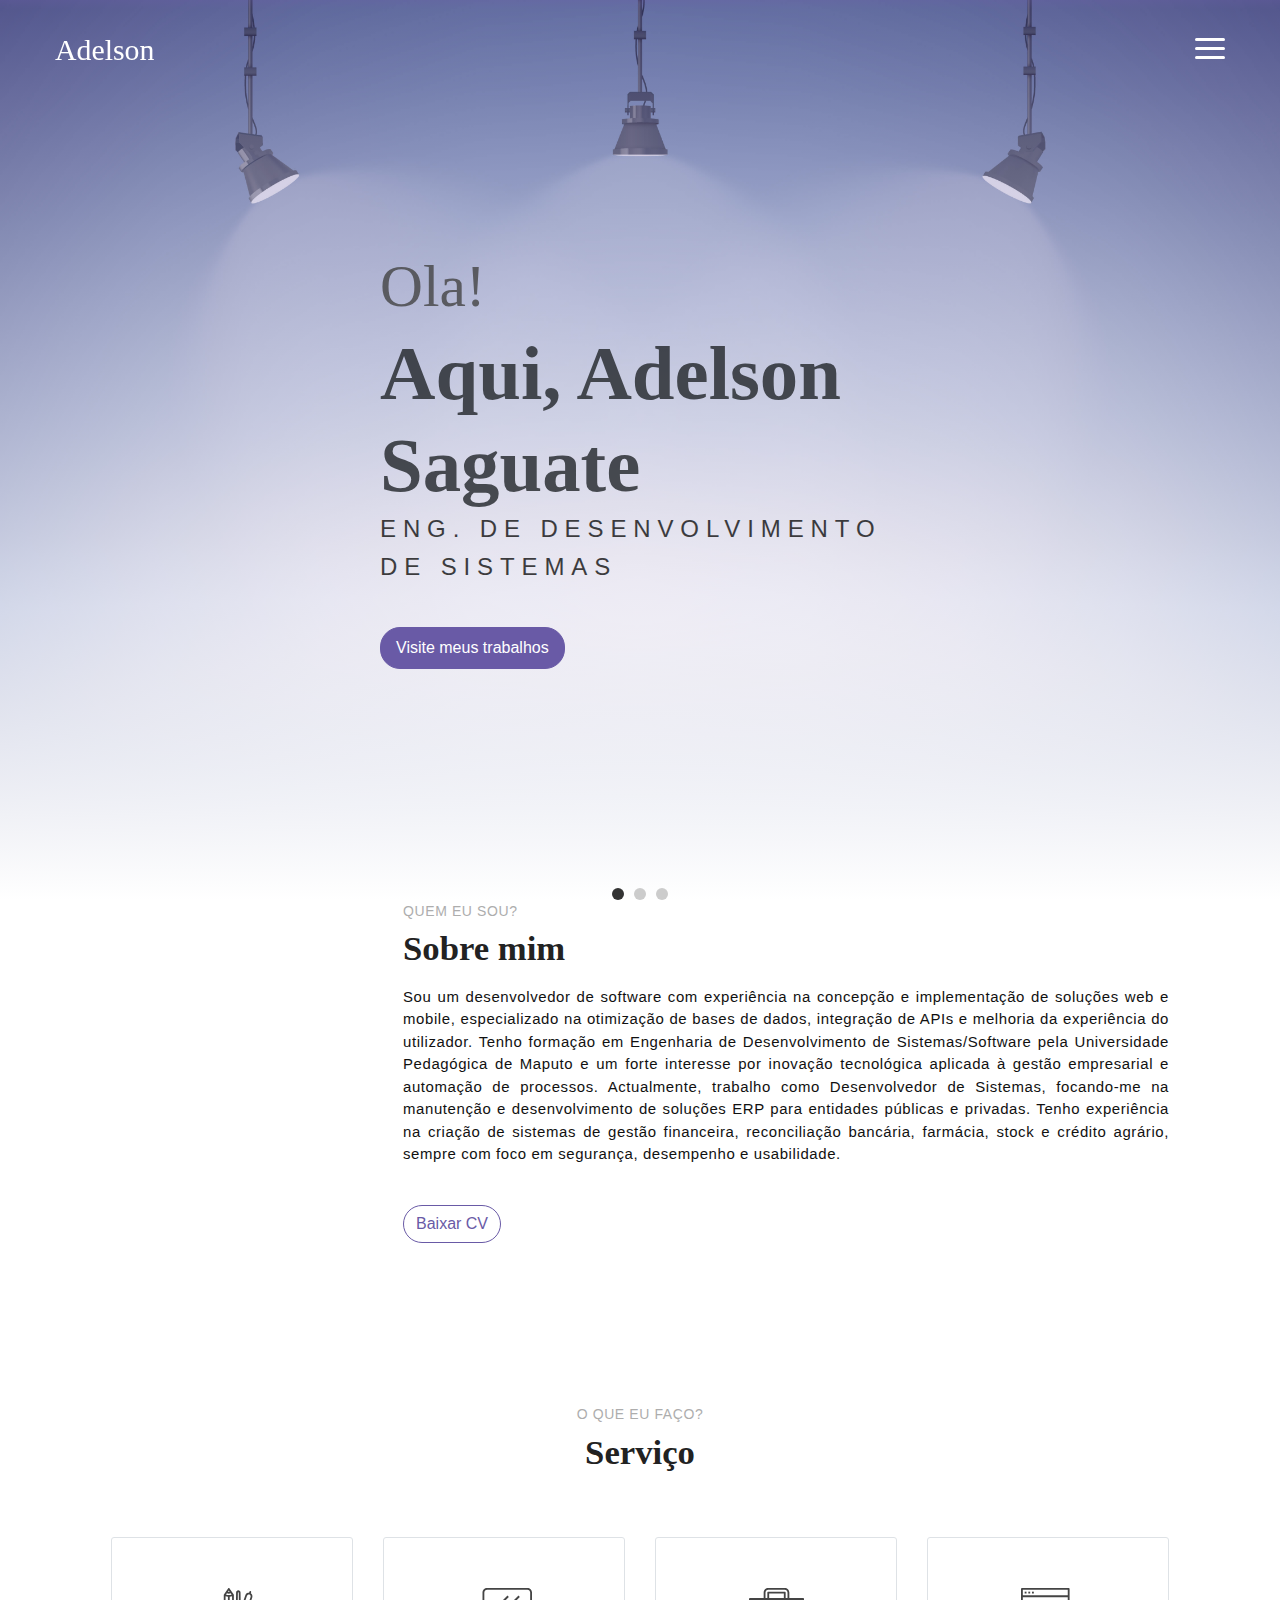
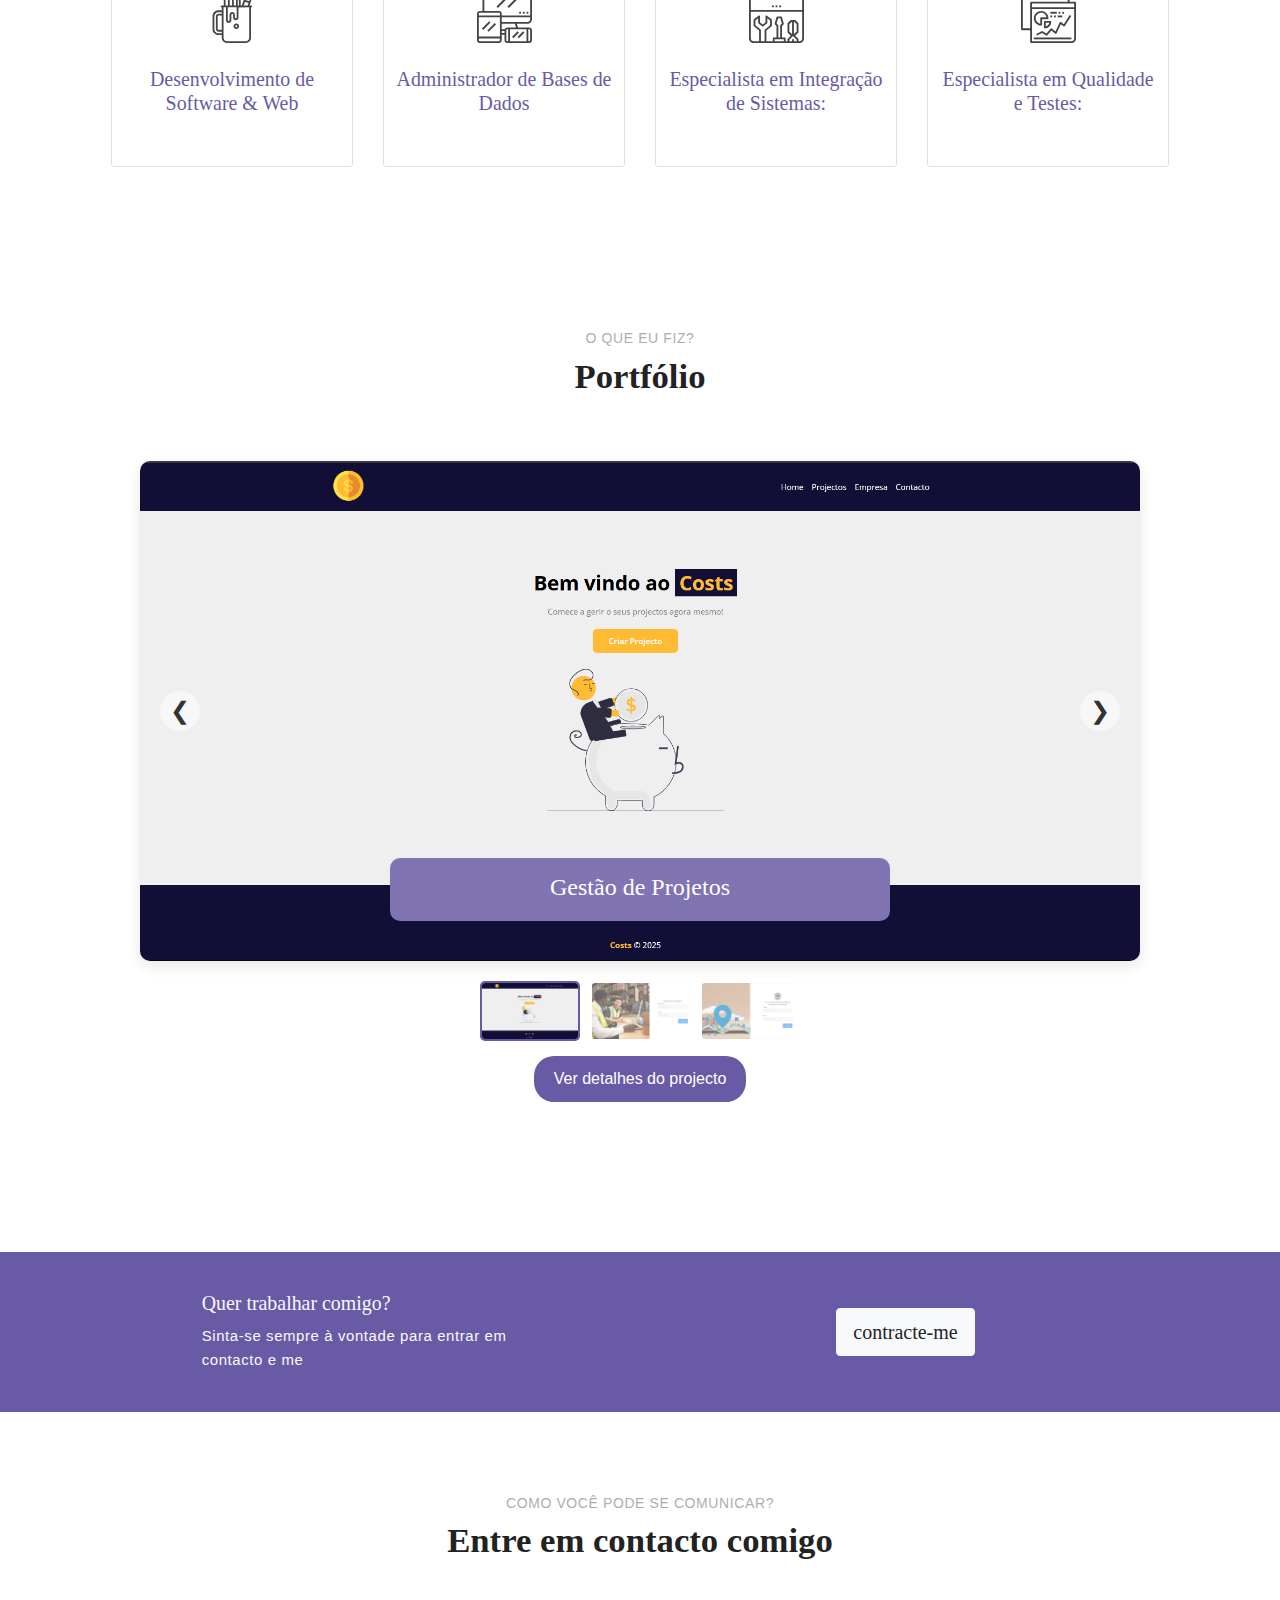
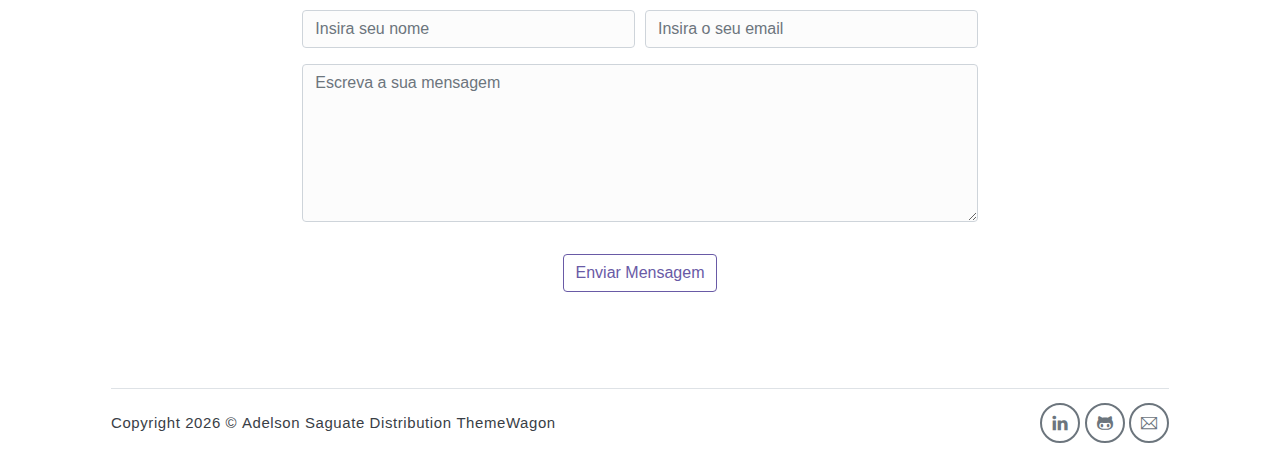
==== index.html @ 97efd439 "Novo template 2.0" ====
<!DOCTYPE html>
<html lang="en">
 
   <meta
    http-equiv="content-type"
    content="text/html;charset=utf-8"
  />
 
  <head>
    <meta charset="utf-8" />
    <meta
      name="viewport"
      content="width=device-width, initial-scale=1, shrink-to-fit=no"
    />
    <meta
      name="description"
      content="Start your development with Adelson landing page."
    />
    <meta name="author" content="Adelson" />
    <title>Adelson Saguate | Site</title>
    <!-- font icons -->
    <link
      rel="stylesheet"
      href="assets/vendors/themify-icons/css/themify-icons.css"
    />
    <!-- Bootstrap + Adelson main styles -->
    <link rel="stylesheet" href="assets/css/main.css" />
    <link rel="stylesheet" href="assets/css/carousel.css" />
   
  </head>

  <body data-spy="scroll" data-target=".navbar" data-offset="40" id="home">
    <!-- Page Navbar -->
    <nav class="custom-navbar" data-spy="affix" data-offset-top="20">
      <div class="container">
        <a class="logo" href="#">Adelson</a>
        <ul class="nav">
          <li class="item">
            <a class="link" href="#home">Home</a>
          </li>
          <li class="item">
            <a class="link" href="#about">Sobre</a>
          </li>
          <li class="item">
            <a class="link" href="#portfolio">Portfolio</a>
          </li>
          <li class="item">
            <a class="link" href="#contact">Contacto</a>
          </li>
          <li class="item ml-md-3">
            <a href="components.html" class="btn btn-primary">Componentes</a>
          </li>
        </ul>
        <a
          href="javascript:void(0)"
          id="nav-toggle"
          class="hamburger hamburger--elastic"
        >
          <div class="hamburger-box">
            <div class="hamburger-inner"></div>
          </div>
        </a>
      </div>
    </nav>
    <!-- End of Page Navbar -->

    <!-- page header -->
    <header id="home" class="header">
      <div class="overlay"></div>
      <div class="header-content container">
        <h1 class="header-title">
          <span class="up">Ola!</span>
          <span class="down"> Aqui, Adelson <span>Saguate</span> </span>
        </h1>
        <p class="header-subtitle">ENG. DE DESENVOLVIMENTO DE SISTEMAS</p>

        <button class="btn btn-primary">Visite meus trabalhos</button>
      </div>
    </header>
    <!-- end of page header -->

    <!-- about section -->
    <section class="section pt-0" id="about">
      <!-- container -->
      <div class="container text-center">
        <!-- about wrapper -->
        <div class="about">
          <div class="about-img-holder" style="margin-left: -8rem">
            <img
              src="assets/imgs/perfil2.png"
              class="about-img"
              alt=""
            />
          </div>
          <div class="about-caption">
            <p class="section-subtitle">Quem eu sou?</p>
            <h2 class="section-title mb-3">Sobre mim</h2>
            <p class="justificado">
              Sou um desenvolvedor de software com experiência na concepção e
              implementação de soluções web e mobile, especializado na
              otimização de bases de dados, integração de APIs e melhoria da
              experiência do utilizador. Tenho formação em Engenharia de
              Desenvolvimento de Sistemas/Software pela Universidade Pedagógica
              de Maputo e um forte interesse por inovação tecnológica aplicada à
              gestão empresarial e automação de processos. Actualmente, trabalho
              como Desenvolvedor de Sistemas, focando-me na manutenção e
              desenvolvimento de soluções ERP para entidades públicas e
              privadas. Tenho experiência na criação de sistemas de gestão
              financeira, reconciliação bancária, farmácia, stock e crédito
              agrário, sempre com foco em segurança, desempenho e usabilidade.
            </p>
            <button
              type="button"
              id="baixar_cv"
              class="btn-rounded btn btn-outline-primary mt-4"
            >
              Baixar CV
            </button>
          </div>
        </div>
        <!-- end of about wrapper -->
      </div>
      <!-- end of container -->
    </section>
    <!-- end of about section -->

    <!-- service section -->
    <section class="section" id="service">
      <div class="container text-center">
        <p class="section-subtitle">O que eu faço?</p>
        <h6 class="section-title mb-6">Serviço</h6>
        <!-- row -->
        <div class="row">
          <div class="col-md-6 col-lg-3">
            <div class="service-card">
              <div class="body">
                <img
                  src="assets/imgs/pencil-case.svg"
                  alt=""
                  class="icon"
                />
                <h6 class="title">Desenvolvimento de Software & Web</h6>
                <p class="subtitle">
                  💻 Criação de aplicações web e mobile com PHP (Laravel),
                  JavaScript (React) e Python (Flask).
                </p>
              </div>
            </div>
          </div>
          <div class="col-md-6 col-lg-3">
            <div class="service-card">
              <div class="body">
                <img
                  src="assets/imgs/responsive.svg"
                  alt=""
                  class="icon"
                />
                <h6 class="title">Administrador de Bases de Dados</h6>
                <p class="subtitle">
                  🗄️ Gestão e otimização de MySQL e PostgreSQL para garantir
                  alto desempenho.
                </p>
              </div>
            </div>
          </div>
          <div class="col-md-6 col-lg-3">
            <div class="service-card">
              <div class="body">
                <img
                  src="assets/imgs/toolbox.svg"
                  alt=""
                  class="icon"
                />
                <h6 class="title">Especialista em Integração de Sistemas:</h6>
                <p class="subtitle">
                  🔗 Desenvolvimento e integração de APIs RESTful, incluindo
                  serviços de terceiros.
                </p>
              </div>
            </div>
          </div>
          <div class="col-md-6 col-lg-3">
            <div class="service-card">
              <div class="body">
                <img
                  src="assets/imgs/analytics.svg"
                  alt=""
                  class="icon"
                />
                <h6 class="title">Especialista em Qualidade e Testes:</h6>
                <p class="subtitle">
                  🛠️ Automação de testes com Selenium e implementação de
                  práticas de segurança.
                </p>
              </div>
            </div>
          </div>
        </div>
        <!-- end of row -->
      </div>
    </section>
    <!-- end of service section -->

    <!-- Portfolio Section -->
    <section class="section" id="portfolio">
      <div class="container text-center">
        <p class="section-subtitle">O que eu fiz?</p>
        <h6 class="section-title mb-6">Portfólio</h6>

        <!-- Carrossel Principal -->
        <div class="carousel-container">
          <div class="carousel" id="projectCarousel">
            <!-- Slides serão gerados dinamicamente -->
          </div>

          <button class="carousel-btn carousel-btn-prev">&#10094;</button>
          <button class="carousel-btn carousel-btn-next">&#10095;</button>
        </div>

        <!-- Indicadores -->
        <div class="carousel-indicators" id="carouselIndicators">
          <!-- Indicadores serão gerados dinamicamente -->
        </div>

        <!-- Miniaturas -->
        <div class="carousel-thumbnails" id="carouselThumbnails">
          <!-- Miniaturas serão geradas dinamicamente -->
        </div>

        <!-- Botão para ver detalhes -->
        <button class="view-details-btn" id="viewDetailsBtn">
          Ver detalhes do projecto
        </button>

        <!-- Detalhes do Projeto Atual -->
        <div class="project-details" id="projectDetails">
          <h3 id="detailTitle"></h3>
          <p id="detailDescription"></p>
          <div>
            <h4>Tecnologias utilizadas:</h4>
            <div class="tech-tags" id="detailTechs"></div>
          </div>

          <!-- Galeria de imagens adicionais -->
          <h4 class="gallery-heading">Mais imagens do projecto:</h4>
          <div class="project-gallery" id="projectGallery">
            <!-- Imagens da galeria serão geradas dinamicamente -->
          </div>
        </div>

        <!-- Modal para visualização de imagens -->
        <div class="modal" id="imageModal">
          <span class="close-modal">&times;</span>
          <div class="modal-content">
            <img id="modalImage" src="" alt="Imagem ampliada" />
          </div>
        </div>
      </div>
    </section>
    <!-- end of portflio section -->

    <!-- section -->
    <section class="section-sm bg-primary">
      <!-- container -->
      <div class="container text-center text-sm-left">
        <!-- row -->
        <div class="row align-items-center">
          <div class="col-sm offset-md-1 mb-4 mb-md-0">
            <h6 class="title text-light">Quer trabalhar comigo?</h6>
            <p class="m-0 text-light">
              Sinta-se sempre à vontade para entrar em contacto e me
            </p>
          </div>
          <div class="col-sm offset-sm-2 offset-md-3">
            <button class="btn btn-lg my-font btn-light rounded">
              contracte-me
            </button>
          </div>
        </div>
        <!-- end of row -->
      </div>
      <!-- end of container -->
    </section>
    <!-- end of section -->

    <!-- contact section -->
    <section class="section" id="contact">
      <div class="container text-center">
        <p class="section-subtitle">Como você pode se comunicar?</p>
        <h6 class="section-title mb-5">Entre em contacto comigo</h6>
        <!-- contact form -->
        <form action="#" class="contact-form col-md-10 col-lg-8 m-auto">
          <div class="form-row">
            <div class="form-group col-sm-6">
              <input
                type="text"
                size="50"
                class="form-control"
                placeholder="Insira seu nome"
                required
              />
            </div>
            <div class="form-group col-sm-6">
              <input
                type="email"
                class="form-control"
                placeholder="Insira o seu email"
                requried
              />
            </div>
            <div class="form-group col-sm-12">
              <textarea
                name="comment"
                id="comment"
                rows="6"
                class="form-control"
                placeholder="Escreva a sua mensagem"
              ></textarea>
            </div>
            <div class="form-group col-sm-12 mt-3">
              <input
                type="submit"
                value="Enviar Mensagem"
                class="btn btn-outline-primary rounded"
              />
            </div>
          </div>
        </form>
        <!-- end of contact form -->
      </div>
      <!-- end of container -->
    </section>
    <!-- end of contact section -->

    <!-- footer -->
    <div class="container">
      <footer class="footer">
        <p class="mb-0">
          Copyright
          <script>
            document.write(new Date().getFullYear());
          </script>
          &copy;
          <a href="https://www.linkedin.com/in/adelsonsaguate/">Adelson Saguate</a> Distribution
          <a href="https://themewagon.com/">ThemeWagon</a>
        </p>
        <div class="social-links text-right m-auto ml-sm-auto">
          <a href="https://www.linkedin.com/in/adelsonsaguate/" class="link"
            ><i class="ti-linkedin"></i
          ></a>
          <a href="https://github.com/adelsonsaguateDev/" class="link"
            ><i class="ti-github"></i
          ></a>
          <a href="mailto:adelsonsaguate.it@gmail.com" class="link"
            ><i class="ti-email"></i
          ></a>
        </div>
      </footer>
    </div>
    <!-- end of page footer -->

    <!-- core  -->
    <script src="assets/vendors/jquery/jquery-3.4.1.js"></script>
    <script src="assets/vendors/bootstrap/bootstrap.bundle.js"></script>

    <!-- bootstrap 3 affix -->
    <script src="assets/vendors/bootstrap/bootstrap.affix.js"></script>

    <!-- Main js -->
    <script src="assets/js/main.js"></script>
    <script src="assets/js/carousel.js"></script>

  </body>


</html>
---- assets/vendors/themify-icons/css/themify-icons.css ----
@font-face {
	font-family: 'themify';
	src:url("../fonts/themify9f24.eot?-fvbane");
	src:url("../fonts/themifyd41d.eot?#iefix-fvbane") format("embedded-opentype"),
		url("../fonts/themify9f24.woff?-fvbane") format("woff"),
		url("../fonts/themify9f24.ttf?-fvbane") format("truetype"),
		url("../fonts/themify9f24.svg?-fvbane#themify") format("svg");
	font-weight: normal;
	font-style: normal;
}

[class^="ti-"], [class*=" ti-"] {
	font-family: 'themify';
	speak: none;
	font-style: normal;
	font-weight: normal;
	font-variant: normal;
	text-transform: none;
	line-height: 1;

	/* Better Font Rendering =========== */
	-webkit-font-smoothing: antialiased;
	-moz-osx-font-smoothing: grayscale;
}

.ti-wand:before {
	content: "\e600";
}
.ti-volume:before {
	content: "\e601";
}
.ti-user:before {
	content: "\e602";
}
.ti-unlock:before {
	content: "\e603";
}
.ti-unlink:before {
	content: "\e604";
}
.ti-trash:before {
	content: "\e605";
}
.ti-thought:before {
	content: "\e606";
}
.ti-target:before {
	content: "\e607";
}
.ti-tag:before {
	content: "\e608";
}
.ti-tablet:before {
	content: "\e609";
}
.ti-star:before {
	content: "\e60a";
}
.ti-spray:before {
	content: "\e60b";
}
.ti-signal:before {
	content: "\e60c";
}
.ti-shopping-cart:before {
	content: "\e60d";
}
.ti-shopping-cart-full:before {
	content: "\e60e";
}
.ti-settings:before {
	content: "\e60f";
}
.ti-search:before {
	content: "\e610";
}
.ti-zoom-in:before {
	content: "\e611";
}
.ti-zoom-out:before {
	content: "\e612";
}
.ti-cut:before {
	content: "\e613";
}
.ti-ruler:before {
	content: "\e614";
}
.ti-ruler-pencil:before {
	content: "\e615";
}
.ti-ruler-alt:before {
	content: "\e616";
}
.ti-bookmark:before {
	content: "\e617";
}
.ti-bookmark-alt:before {
	content: "\e618";
}
.ti-reload:before {
	content: "\e619";
}
.ti-plus:before {
	content: "\e61a";
}
.ti-pin:before {
	content: "\e61b";
}
.ti-pencil:before {
	content: "\e61c";
}
.ti-pencil-alt:before {
	content: "\e61d";
}
.ti-paint-roller:before {
	content: "\e61e";
}
.ti-paint-bucket:before {
	content: "\e61f";
}
.ti-na:before {
	content: "\e620";
}
.ti-mobile:before {
	content: "\e621";
}
.ti-minus:before {
	content: "\e622";
}
.ti-medall:before {
	content: "\e623";
}
.ti-medall-alt:before {
	content: "\e624";
}
.ti-marker:before {
	content: "\e625";
}
.ti-marker-alt:before {
	content: "\e626";
}
.ti-arrow-up:before {
	content: "\e627";
}
.ti-arrow-right:before {
	content: "\e628";
}
.ti-arrow-left:before {
	content: "\e629";
}
.ti-arrow-down:before {
	content: "\e62a";
}
.ti-lock:before {
	content: "\e62b";
}
.ti-location-arrow:before {
	content: "\e62c";
}
.ti-link:before {
	content: "\e62d";
}
.ti-layout:before {
	content: "\e62e";
}
.ti-layers:before {
	content: "\e62f";
}
.ti-layers-alt:before {
	content: "\e630";
}
.ti-key:before {
	content: "\e631";
}
.ti-import:before {
	content: "\e632";
}
.ti-image:before {
	content: "\e633";
}
.ti-heart:before {
	content: "\e634";
}
.ti-heart-broken:before {
	content: "\e635";
}
.ti-hand-stop:before {
	content: "\e636";
}
.ti-hand-open:before {
	content: "\e637";
}
.ti-hand-drag:before {
	content: "\e638";
}
.ti-folder:before {
	content: "\e639";
}
.ti-flag:before {
	content: "\e63a";
}
.ti-flag-alt:before {
	content: "\e63b";
}
.ti-flag-alt-2:before {
	content: "\e63c";
}
.ti-eye:before {
	content: "\e63d";
}
.ti-export:before {
	content: "\e63e";
}
.ti-exchange-vertical:before {
	content: "\e63f";
}
.ti-desktop:before {
	content: "\e640";
}
.ti-cup:before {
	content: "\e641";
}
.ti-crown:before {
	content: "\e642";
}
.ti-comments:before {
	content: "\e643";
}
.ti-comment:before {
	content: "\e644";
}
.ti-comment-alt:before {
	content: "\e645";
}
.ti-close:before {
	content: "\e646";
}
.ti-clip:before {
	content: "\e647";
}
.ti-angle-up:before {
	content: "\e648";
}
.ti-angle-right:before {
	content: "\e649";
}
.ti-angle-left:before {
	content: "\e64a";
}
.ti-angle-down:before {
	content: "\e64b";
}
.ti-check:before {
	content: "\e64c";
}
.ti-check-box:before {
	content: "\e64d";
}
.ti-camera:before {
	content: "\e64e";
}
.ti-announcement:before {
	content: "\e64f";
}
.ti-brush:before {
	content: "\e650";
}
.ti-briefcase:before {
	content: "\e651";
}
.ti-bolt:before {
	content: "\e652";
}
.ti-bolt-alt:before {
	content: "\e653";
}
.ti-blackboard:before {
	content: "\e654";
}
.ti-bag:before {
	content: "\e655";
}
.ti-move:before {
	content: "\e656";
}
.ti-arrows-vertical:before {
	content: "\e657";
}
.ti-arrows-horizontal:before {
	content: "\e658";
}
.ti-fullscreen:before {
	content: "\e659";
}
.ti-arrow-top-right:before {
	content: "\e65a";
}
.ti-arrow-top-left:before {
	content: "\e65b";
}
.ti-arrow-circle-up:before {
	content: "\e65c";
}
.ti-arrow-circle-right:before {
	content: "\e65d";
}
.ti-arrow-circle-left:before {
	content: "\e65e";
}
.ti-arrow-circle-down:before {
	content: "\e65f";
}
.ti-angle-double-up:before {
	content: "\e660";
}
.ti-angle-double-right:before {
	content: "\e661";
}
.ti-angle-double-left:before {
	content: "\e662";
}
.ti-angle-double-down:before {
	content: "\e663";
}
.ti-zip:before {
	content: "\e664";
}
.ti-world:before {
	content: "\e665";
}
.ti-wheelchair:before {
	content: "\e666";
}
.ti-view-list:before {
	content: "\e667";
}
.ti-view-list-alt:before {
	content: "\e668";
}
.ti-view-grid:before {
	content: "\e669";
}
.ti-uppercase:before {
	content: "\e66a";
}
.ti-upload:before {
	content: "\e66b";
}
.ti-underline:before {
	content: "\e66c";
}
.ti-truck:before {
	content: "\e66d";
}
.ti-timer:before {
	content: "\e66e";
}
.ti-ticket:before {
	content: "\e66f";
}
.ti-thumb-up:before {
	content: "\e670";
}
.ti-thumb-down:before {
	content: "\e671";
}
.ti-text:before {
	content: "\e672";
}
.ti-stats-up:before {
	content: "\e673";
}
.ti-stats-down:before {
	content: "\e674";
}
.ti-split-v:before {
	content: "\e675";
}
.ti-split-h:before {
	content: "\e676";
}
.ti-smallcap:before {
	content: "\e677";
}
.ti-shine:before {
	content: "\e678";
}
.ti-shift-right:before {
	content: "\e679";
}
.ti-shift-left:before {
	content: "\e67a";
}
.ti-shield:before {
	content: "\e67b";
}
.ti-notepad:before {
	content: "\e67c";
}
.ti-server:before {
	content: "\e67d";
}
.ti-quote-right:before {
	content: "\e67e";
}
.ti-quote-left:before {
	content: "\e67f";
}
.ti-pulse:before {
	content: "\e680";
}
.ti-printer:before {
	content: "\e681";
}
.ti-power-off:before {
	content: "\e682";
}
.ti-plug:before {
	content: "\e683";
}
.ti-pie-chart:before {
	content: "\e684";
}
.ti-paragraph:before {
	content: "\e685";
}
.ti-panel:before {
	content: "\e686";
}
.ti-package:before {
	content: "\e687";
}
.ti-music:before {
	content: "\e688";
}
.ti-music-alt:before {
	content: "\e689";
}
.ti-mouse:before {
	content: "\e68a";
}
.ti-mouse-alt:before {
	content: "\e68b";
}
.ti-money:before {
	content: "\e68c";
}
.ti-microphone:before {
	content: "\e68d";
}
.ti-menu:before {
	content: "\e68e";
}
.ti-menu-alt:before {
	content: "\e68f";
}
.ti-map:before {
	content: "\e690";
}
.ti-map-alt:before {
	content: "\e691";
}
.ti-loop:before {
	content: "\e692";
}
.ti-location-pin:before {
	content: "\e693";
}
.ti-list:before {
	content: "\e694";
}
.ti-light-bulb:before {
	content: "\e695";
}
.ti-Italic:before {
	content: "\e696";
}
.ti-info:before {
	content: "\e697";
}
.ti-infinite:before {
	content: "\e698";
}
.ti-id-badge:before {
	content: "\e699";
}
.ti-hummer:before {
	content: "\e69a";
}
.ti-home:before {
	content: "\e69b";
}
.ti-help:before {
	content: "\e69c";
}
.ti-headphone:before {
	content: "\e69d";
}
.ti-harddrives:before {
	content: "\e69e";
}
.ti-harddrive:before {
	content: "\e69f";
}
.ti-gift:before {
	content: "\e6a0";
}
.ti-game:before {
	content: "\e6a1";
}
.ti-filter:before {
	content: "\e6a2";
}
.ti-files:before {
	content: "\e6a3";
}
.ti-file:before {
	content: "\e6a4";
}
.ti-eraser:before {
	content: "\e6a5";
}
.ti-envelope:before {
	content: "\e6a6";
}
.ti-download:before {
	content: "\e6a7";
}
.ti-direction:before {
	content: "\e6a8";
}
.ti-direction-alt:before {
	content: "\e6a9";
}
.ti-dashboard:before {
	content: "\e6aa";
}
.ti-control-stop:before {
	content: "\e6ab";
}
.ti-control-shuffle:before {
	content: "\e6ac";
}
.ti-control-play:before {
	content: "\e6ad";
}
.ti-control-pause:before {
	content: "\e6ae";
}
.ti-control-forward:before {
	content: "\e6af";
}
.ti-control-backward:before {
	content: "\e6b0";
}
.ti-cloud:before {
	content: "\e6b1";
}
.ti-cloud-up:before {
	content: "\e6b2";
}
.ti-cloud-down:before {
	content: "\e6b3";
}
.ti-clipboard:before {
	content: "\e6b4";
}
.ti-car:before {
	content: "\e6b5";
}
.ti-calendar:before {
	content: "\e6b6";
}
.ti-book:before {
	content: "\e6b7";
}
.ti-bell:before {
	content: "\e6b8";
}
.ti-basketball:before {
	content: "\e6b9";
}
.ti-bar-chart:before {
	content: "\e6ba";
}
.ti-bar-chart-alt:before {
	content: "\e6bb";
}
.ti-back-right:before {
	content: "\e6bc";
}
.ti-back-left:before {
	content: "\e6bd";
}
.ti-arrows-corner:before {
	content: "\e6be";
}
.ti-archive:before {
	content: "\e6bf";
}
.ti-anchor:before {
	content: "\e6c0";
}
.ti-align-right:before {
	content: "\e6c1";
}
.ti-align-left:before {
	content: "\e6c2";
}
.ti-align-justify:before {
	content: "\e6c3";
}
.ti-align-center:before {
	content: "\e6c4";
}
.ti-alert:before {
	content: "\e6c5";
}
.ti-alarm-clock:before {
	content: "\e6c6";
}
.ti-agenda:before {
	content: "\e6c7";
}
.ti-write:before {
	content: "\e6c8";
}
.ti-window:before {
	content: "\e6c9";
}
.ti-widgetized:before {
	content: "\e6ca";
}
.ti-widget:before {
	content: "\e6cb";
}
.ti-widget-alt:before {
	content: "\e6cc";
}
.ti-wallet:before {
	content: "\e6cd";
}
.ti-video-clapper:before {
	content: "\e6ce";
}
.ti-video-camera:before {
	content: "\e6cf";
}
.ti-vector:before {
	content: "\e6d0";
}
.ti-themify-logo:before {
	content: "\e6d1";
}
.ti-themify-favicon:before {
	content: "\e6d2";
}
.ti-themify-favicon-alt:before {
	content: "\e6d3";
}
.ti-support:before {
	content: "\e6d4";
}
.ti-stamp:before {
	content: "\e6d5";
}
.ti-split-v-alt:before {
	content: "\e6d6";
}
.ti-slice:before {
	content: "\e6d7";
}
.ti-shortcode:before {
	content: "\e6d8";
}
.ti-shift-right-alt:before {
	content: "\e6d9";
}
.ti-shift-left-alt:before {
	content: "\e6da";
}
.ti-ruler-alt-2:before {
	content: "\e6db";
}
.ti-receipt:before {
	content: "\e6dc";
}
.ti-pin2:before {
	content: "\e6dd";
}
.ti-pin-alt:before {
	content: "\e6de";
}
.ti-pencil-alt2:before {
	content: "\e6df";
}
.ti-palette:before {
	content: "\e6e0";
}
.ti-more:before {
	content: "\e6e1";
}
.ti-more-alt:before {
	content: "\e6e2";
}
.ti-microphone-alt:before {
	content: "\e6e3";
}
.ti-magnet:before {
	content: "\e6e4";
}
.ti-line-double:before {
	content: "\e6e5";
}
.ti-line-dotted:before {
	content: "\e6e6";
}
.ti-line-dashed:before {
	content: "\e6e7";
}
.ti-layout-width-full:before {
	content: "\e6e8";
}
.ti-layout-width-default:before {
	content: "\e6e9";
}
.ti-layout-width-default-alt:before {
	content: "\e6ea";
}
.ti-layout-tab:before {
	content: "\e6eb";
}
.ti-layout-tab-window:before {
	content: "\e6ec";
}
.ti-layout-tab-v:before {
	content: "\e6ed";
}
.ti-layout-tab-min:before {
	content: "\e6ee";
}
.ti-layout-slider:before {
	content: "\e6ef";
}
.ti-layout-slider-alt:before {
	content: "\e6f0";
}
.ti-layout-sidebar-right:before {
	content: "\e6f1";
}
.ti-layout-sidebar-none:before {
	content: "\e6f2";
}
.ti-layout-sidebar-left:before {
	content: "\e6f3";
}
.ti-layout-placeholder:before {
	content: "\e6f4";
}
.ti-layout-menu:before {
	content: "\e6f5";
}
.ti-layout-menu-v:before {
	content: "\e6f6";
}
.ti-layout-menu-separated:before {
	content: "\e6f7";
}
.ti-layout-menu-full:before {
	content: "\e6f8";
}
.ti-layout-media-right-alt:before {
	content: "\e6f9";
}
.ti-layout-media-right:before {
	content: "\e6fa";
}
.ti-layout-media-overlay:before {
	content: "\e6fb";
}
.ti-layout-media-overlay-alt:before {
	content: "\e6fc";
}
.ti-layout-media-overlay-alt-2:before {
	content: "\e6fd";
}
.ti-layout-media-left-alt:before {
	content: "\e6fe";
}
.ti-layout-media-left:before {
	content: "\e6ff";
}
.ti-layout-media-center-alt:before {
	content: "\e700";
}
.ti-layout-media-center:before {
	content: "\e701";
}
.ti-layout-list-thumb:before {
	content: "\e702";
}
.ti-layout-list-thumb-alt:before {
	content: "\e703";
}
.ti-layout-list-post:before {
	content: "\e704";
}
.ti-layout-list-large-image:before {
	content: "\e705";
}
.ti-layout-line-solid:before {
	content: "\e706";
}
.ti-layout-grid4:before {
	content: "\e707";
}
.ti-layout-grid3:before {
	content: "\e708";
}
.ti-layout-grid2:before {
	content: "\e709";
}
.ti-layout-grid2-thumb:before {
	content: "\e70a";
}
.ti-layout-cta-right:before {
	content: "\e70b";
}
.ti-layout-cta-left:before {
	content: "\e70c";
}
.ti-layout-cta-center:before {
	content: "\e70d";
}
.ti-layout-cta-btn-right:before {
	content: "\e70e";
}
.ti-layout-cta-btn-left:before {
	content: "\e70f";
}
.ti-layout-column4:before {
	content: "\e710";
}
.ti-layout-column3:before {
	content: "\e711";
}
.ti-layout-column2:before {
	content: "\e712";
}
.ti-layout-accordion-separated:before {
	content: "\e713";
}
.ti-layout-accordion-merged:before {
	content: "\e714";
}
.ti-layout-accordion-list:before {
	content: "\e715";
}
.ti-ink-pen:before {
	content: "\e716";
}
.ti-info-alt:before {
	content: "\e717";
}
.ti-help-alt:before {
	content: "\e718";
}
.ti-headphone-alt:before {
	content: "\e719";
}
.ti-hand-point-up:before {
	content: "\e71a";
}
.ti-hand-point-right:before {
	content: "\e71b";
}
.ti-hand-point-left:before {
	content: "\e71c";
}
.ti-hand-point-down:before {
	content: "\e71d";
}
.ti-gallery:before {
	content: "\e71e";
}
.ti-face-smile:before {
	content: "\e71f";
}
.ti-face-sad:before {
	content: "\e720";
}
.ti-credit-card:before {
	content: "\e721";
}
.ti-control-skip-forward:before {
	content: "\e722";
}
.ti-control-skip-backward:before {
	content: "\e723";
}
.ti-control-record:before {
	content: "\e724";
}
.ti-control-eject:before {
	content: "\e725";
}
.ti-comments-smiley:before {
	content: "\e726";
}
.ti-brush-alt:before {
	content: "\e727";
}
.ti-youtube:before {
	content: "\e728";
}
.ti-vimeo:before {
	content: "\e729";
}
.ti-twitter:before {
	content: "\e72a";
}
.ti-time:before {
	content: "\e72b";
}
.ti-tumblr:before {
	content: "\e72c";
}
.ti-skype:before {
	content: "\e72d";
}
.ti-share:before {
	content: "\e72e";
}
.ti-share-alt:before {
	content: "\e72f";
}
.ti-rocket:before {
	content: "\e730";
}
.ti-pinterest:before {
	content: "\e731";
}
.ti-new-window:before {
	content: "\e732";
}
.ti-microsoft:before {
	content: "\e733";
}
.ti-list-ol:before {
	content: "\e734";
}
.ti-linkedin:before {
	content: "\e735";
}
.ti-layout-sidebar-2:before {
	content: "\e736";
}
.ti-layout-grid4-alt:before {
	content: "\e737";
}
.ti-layout-grid3-alt:before {
	content: "\e738";
}
.ti-layout-grid2-alt:before {
	content: "\e739";
}
.ti-layout-column4-alt:before {
	content: "\e73a";
}
.ti-layout-column3-alt:before {
	content: "\e73b";
}
.ti-layout-column2-alt:before {
	content: "\e73c";
}
.ti-instagram:before {
	content: "\e73d";
}
.ti-google:before {
	content: "\e73e";
}
.ti-github:before {
	content: "\e73f";
}
.ti-flickr:before {
	content: "\e740";
}
.ti-facebook:before {
	content: "\e741";
}
.ti-dropbox:before {
	content: "\e742";
}
.ti-dribbble:before {
	content: "\e743";
}
.ti-apple:before {
	content: "\e744";
}
.ti-android:before {
	content: "\e745";
}
.ti-save:before {
	content: "\e746";
}
.ti-save-alt:before {
	content: "\e747";
}
.ti-yahoo:before {
	content: "\e748";
}
.ti-wordpress:before {
	content: "\e749";
}
.ti-vimeo-alt:before {
	content: "\e74a";
}
.ti-twitter-alt:before {
	content: "\e74b";
}
.ti-tumblr-alt:before {
	content: "\e74c";
}
.ti-trello:before {
	content: "\e74d";
}
.ti-stack-overflow:before {
	content: "\e74e";
}
.ti-soundcloud:before {
	content: "\e74f";
}
.ti-sharethis:before {
	content: "\e750";
}
.ti-sharethis-alt:before {
	content: "\e751";
}
.ti-reddit:before {
	content: "\e752";
}
.ti-pinterest-alt:before {
	content: "\e753";
}
.ti-microsoft-alt:before {
	content: "\e754";
}
.ti-linux:before {
	content: "\e755";
}
.ti-jsfiddle:before {
	content: "\e756";
}
.ti-joomla:before {
	content: "\e757";
}
.ti-html5:before {
	content: "\e758";
}
.ti-flickr-alt:before {
	content: "\e759";
}
.ti-email:before {
	content: "\e75a";
}
.ti-drupal:before {
	content: "\e75b";
}
.ti-dropbox-alt:before {
	content: "\e75c";
}
.ti-css3:before {
	content: "\e75d";
}
.ti-rss:before {
	content: "\e75e";
}
.ti-rss-alt:before {
	content: "\e75f";
}
---- assets/css/main.css ----
@charset "UTF-8";
/*!
=========================================================
* Adelson Landing page
=========================================================

* Copyright: 2019 DevCRUD (https://devcrud.com)
* Licensed: (https://devcrud.com/licenses)
* Coded by www.devcrud.com

=========================================================

* The above copyright notice and this permission notice shall be included in all copies or substantial portions of the Software.
*/
@import url("https://fonts.googleapis.com/css?family=Baloo+Paaji|Open+Sans:300,300i,400,400i,600,600i,700,700i");
:root {
  --blue: #1e549f;
  --indigo: #695aa6;
  --purple: #6f42c1;
  --pink: #e83e8c;
  --red: #ec185d;
  --orange: #ff6d02;
  --yellow: #ffc107;
  --green: #1bb74f;
  --teal: #20c997;
  --cyan: #17a2b8;
  --white: #fff;
  --gray: #6c757d;
  --gray-dark: #393e46;
  --primary: #695aa6;
  --secondary: #393e46;
  --success: #1bb74f;
  --info: #17a2b8;
  --warning: #ff6d02;
  --danger: #ec185d;
  --light: #f8f9fa;
  --dark: #212529;
  --breakpoint-xs: 0;
  --breakpoint-sm: 576px;
  --breakpoint-md: 768px;
  --breakpoint-lg: 992px;
  --breakpoint-xl: 1200px;
  --font-family-sans-serif: "Open Sans", sans-serif;
  --font-family-monospace: SFMono-Regular, Menlo, Monaco, Consolas, "Liberation Mono", "Courier New", monospace;
}

*,
*::before,
*::after {
  box-sizing: border-box;
}

html {
  font-family: sans-serif;
  line-height: 1.15;
  -webkit-text-size-adjust: 100%;
  -webkit-tap-highlight-color: rgba(0, 0, 0, 0);
}

article, aside, figcaption, figure, footer, header, hgroup, main, nav, section {
  display: block;
}

body {
  margin: 0;
  font-family: "Open Sans", sans-serif;
  font-size: 1rem;
  font-weight: 400;
  line-height: 1.5;
  color: #212529;
  text-align: left;
  background-color: #fff;
}

[tabindex="-1"]:focus {
  outline: 0 !important;
}

hr {
  box-sizing: content-box;
  height: 0;
  overflow: visible;
}

h1, h2, h3, h4, h5, h6 {
  margin-top: 0;
  margin-bottom: 0.5rem;
}

p {
  margin-top: 0;
  margin-bottom: 1rem;
}

abbr[title],
abbr[data-original-title] {
  text-decoration: underline;
  -webkit-text-decoration: underline dotted;
          text-decoration: underline dotted;
  cursor: help;
  border-bottom: 0;
  -webkit-text-decoration-skip-ink: none;
          text-decoration-skip-ink: none;
}

address {
  margin-bottom: 1rem;
  font-style: normal;
  line-height: inherit;
}

ol,
ul,
dl {
  margin-top: 0;
  margin-bottom: 1rem;
}

ol ol,
ul ul,
ol ul,
ul ol {
  margin-bottom: 0;
}

dt {
  font-weight: 700;
}

dd {
  margin-bottom: .5rem;
  margin-left: 0;
}

blockquote {
  margin: 0 0 1rem;
}

b,
strong {
  font-weight: bolder;
}

small {
  font-size: 80%;
}

sub,
sup {
  position: relative;
  font-size: 75%;
  line-height: 0;
  vertical-align: baseline;
}

sub {
  bottom: -.25em;
}

sup {
  top: -.5em;
}

a {
  color: #695aa6;
  text-decoration: none;
  background-color: transparent;
}

a:hover {
  color: #493f75;
  text-decoration: none;
}

a:not([href]):not([tabindex]) {
  color: inherit;
  text-decoration: none;
}

a:not([href]):not([tabindex]):hover, a:not([href]):not([tabindex]):focus {
  color: inherit;
  text-decoration: none;
}

a:not([href]):not([tabindex]):focus {
  outline: 0;
}

pre,
code,
kbd,
samp {
  font-family: SFMono-Regular, Menlo, Monaco, Consolas, "Liberation Mono", "Courier New", monospace;
  font-size: 1em;
}

pre {
  margin-top: 0;
  margin-bottom: 1rem;
  overflow: auto;
}

figure {
  margin: 0 0 1rem;
}

img {
  vertical-align: middle;
  border-style: none;
}

svg {
  overflow: hidden;
  vertical-align: middle;
}

table {
  border-collapse: collapse;
}

caption {
  padding-top: 0.75rem;
  padding-bottom: 0.75rem;
  color: #6c757d;
  text-align: left;
  caption-side: bottom;
}

th {
  text-align: inherit;
}

label {
  display: inline-block;
  margin-bottom: 0.5rem;
}

button {
  border-radius: 0;
}

button:focus {
  outline: 1px dotted;
  outline: 5px auto -webkit-focus-ring-color;
}

.justificado {
  text-align: justify;
  line-height: 1.5; 
}

input,
button,
select,
optgroup,
textarea {
  margin: 0;
  font-family: inherit;
  font-size: inherit;
  line-height: inherit;
}

button,
input {
  overflow: visible;
}

button,
select {
  text-transform: none;
}

select {
  word-wrap: normal;
}

button,
[type="button"],
[type="reset"],
[type="submit"] {
  -webkit-appearance: button;
}

button:not(:disabled),
[type="button"]:not(:disabled),
[type="reset"]:not(:disabled),
[type="submit"]:not(:disabled) {
  cursor: pointer;
}

button::-moz-focus-inner,
[type="button"]::-moz-focus-inner,
[type="reset"]::-moz-focus-inner,
[type="submit"]::-moz-focus-inner {
  padding: 0;
  border-style: none;
}

input[type="radio"],
input[type="checkbox"] {
  box-sizing: border-box;
  padding: 0;
}

input[type="date"],
input[type="time"],
input[type="datetime-local"],
input[type="month"] {
  -webkit-appearance: listbox;
}

textarea {
  overflow: auto;
  resize: vertical;
}

fieldset {
  min-width: 0;
  padding: 0;
  margin: 0;
  border: 0;
}

legend {
  display: block;
  width: 100%;
  max-width: 100%;
  padding: 0;
  margin-bottom: .5rem;
  font-size: 1.5rem;
  line-height: inherit;
  color: inherit;
  white-space: normal;
}

progress {
  vertical-align: baseline;
}

[type="number"]::-webkit-inner-spin-button,
[type="number"]::-webkit-outer-spin-button {
  height: auto;
}

[type="search"] {
  outline-offset: -2px;
  -webkit-appearance: none;
}

[type="search"]::-webkit-search-decoration {
  -webkit-appearance: none;
}

::-webkit-file-upload-button {
  font: inherit;
  -webkit-appearance: button;
}

output {
  display: inline-block;
}

summary {
  display: list-item;
  cursor: pointer;
}

template {
  display: none;
}

[hidden] {
  display: none !important;
}

h1, h2, h3, h4, h5, h6,
.h1, .h2, .h3, .h4, .h5, .h6 {
  margin-bottom: 0.5rem;
  font-weight: 500;
  line-height: 1.2;
}

h1, .h1 {
  font-size: 2.5rem;
}

h2, .h2 {
  font-size: 2rem;
}

h3, .h3 {
  font-size: 1.75rem;
}

h4, .h4 {
  font-size: 1.5rem;
}

h5, .h5 {
  font-size: 1.25rem;
}

h6, .h6 {
  font-size: 1rem;
}

.lead {
  font-size: 1.25rem;
  font-weight: 300;
}

.display-1 {
  font-size: 6rem;
  font-weight: 300;
  line-height: 1.2;
}

.display-2 {
  font-size: 5.5rem;
  font-weight: 300;
  line-height: 1.2;
}

.display-3 {
  font-size: 4.5rem;
  font-weight: 300;
  line-height: 1.2;
}

.display-4 {
  font-size: 3.5rem;
  font-weight: 300;
  line-height: 1.2;
}

hr {
  margin-top: 1rem;
  margin-bottom: 1rem;
  border: 0;
  border-top: 1px solid rgba(0, 0, 0, 0.1);
}

small,
.small {
  font-size: 80%;
  font-weight: 400;
}

mark,
.mark {
  padding: 0.2em;
  background-color: #fcf8e3;
}

.list-unstyled {
  padding-left: 0;
  list-style: none;
}

.list-inline {
  padding-left: 0;
  list-style: none;
}

.list-inline-item {
  display: inline-block;
}

.list-inline-item:not(:last-child) {
  margin-right: 0.5rem;
}

.initialism {
  font-size: 90%;
  text-transform: uppercase;
}

.blockquote {
  margin-bottom: 1rem;
  font-size: 1.25rem;
}

.blockquote-footer {
  display: block;
  font-size: 80%;
  color: #6c757d;
}

.blockquote-footer::before {
  content: "\2014\00A0";
}

.img-fluid {
  max-width: 100%;
  height: auto;
}

.img-thumbnail {
  padding: 0.25rem;
  background-color: #fff;
  border: 1px solid #dee2e6;
  border-radius: 0.25rem;
  max-width: 100%;
  height: auto;
}

.figure {
  display: inline-block;
}

.figure-img {
  margin-bottom: 0.5rem;
  line-height: 1;
}

.figure-caption {
  font-size: 90%;
  color: #6c757d;
}

code {
  font-size: 87.5%;
  color: #e83e8c;
  word-break: break-word;
}

a > code {
  color: inherit;
}

kbd {
  padding: 0.2rem 0.4rem;
  font-size: 87.5%;
  color: #fff;
  background-color: #212529;
  border-radius: 0.2rem;
}

kbd kbd {
  padding: 0;
  font-size: 100%;
  font-weight: 700;
}

pre {
  display: block;
  font-size: 87.5%;
  color: #212529;
}

pre code {
  font-size: inherit;
  color: inherit;
  word-break: normal;
}

.pre-scrollable {
  max-height: 340px;
  overflow-y: scroll;
}

.container {
  width: 100%;
  padding-right: 15px;
  padding-left: 15px;
  margin-right: auto;
  margin-left: auto;
}

@media (min-width: 576px) {
  .container {
    max-width: 540px;
  }
}

@media (min-width: 768px) {
  .container {
    max-width: 720px;
  }
}

@media (min-width: 992px) {
  .container {
    max-width: 960px;
  }
}

@media (min-width: 1200px) {
  .container {
    max-width: 1140px;
  }
}

.container-fluid {
  width: 100%;
  padding-right: 15px;
  padding-left: 15px;
  margin-right: auto;
  margin-left: auto;
}

.row {
  display: -webkit-box;
  display: -webkit-flex;
  display: -ms-flexbox;
  display: flex;
  -webkit-flex-wrap: wrap;
      -ms-flex-wrap: wrap;
          flex-wrap: wrap;
  margin-right: -15px;
  margin-left: -15px;
}

.no-gutters {
  margin-right: 0;
  margin-left: 0;
}

.no-gutters > .col,
.no-gutters > [class*="col-"] {
  padding-right: 0;
  padding-left: 0;
}

.col-1, .col-2, .col-3, .col-4, .col-5, .col-6, .col-7, .col-8, .col-9, .col-10, .col-11, .col-12, .col,
.col-auto, .col-sm-1, .col-sm-2, .col-sm-3, .col-sm-4, .col-sm-5, .col-sm-6, .col-sm-7, .col-sm-8, .col-sm-9, .col-sm-10, .col-sm-11, .col-sm-12, .col-sm,
.col-sm-auto, .col-md-1, .col-md-2, .col-md-3, .col-md-4, .col-md-5, .col-md-6, .col-md-7, .col-md-8, .col-md-9, .col-md-10, .col-md-11, .col-md-12, .col-md,
.col-md-auto, .col-lg-1, .col-lg-2, .col-lg-3, .col-lg-4, .col-lg-5, .col-lg-6, .col-lg-7, .col-lg-8, .col-lg-9, .col-lg-10, .col-lg-11, .col-lg-12, .col-lg,
.col-lg-auto, .col-xl-1, .col-xl-2, .col-xl-3, .col-xl-4, .col-xl-5, .col-xl-6, .col-xl-7, .col-xl-8, .col-xl-9, .col-xl-10, .col-xl-11, .col-xl-12, .col-xl,
.col-xl-auto {
  position: relative;
  width: 100%;
  padding-right: 15px;
  padding-left: 15px;
}

.col {
  -webkit-flex-basis: 0;
      -ms-flex-preferred-size: 0;
          flex-basis: 0;
  -webkit-box-flex: 1;
  -webkit-flex-grow: 1;
      -ms-flex-positive: 1;
          flex-grow: 1;
  max-width: 100%;
}

.col-auto {
  -webkit-box-flex: 0;
  -webkit-flex: 0 0 auto;
      -ms-flex: 0 0 auto;
          flex: 0 0 auto;
  width: auto;
  max-width: 100%;
}

.col-1 {
  -webkit-box-flex: 0;
  -webkit-flex: 0 0 8.33333%;
      -ms-flex: 0 0 8.33333%;
          flex: 0 0 8.33333%;
  max-width: 8.33333%;
}

.col-2 {
  -webkit-box-flex: 0;
  -webkit-flex: 0 0 16.66667%;
      -ms-flex: 0 0 16.66667%;
          flex: 0 0 16.66667%;
  max-width: 16.66667%;
}

.col-3 {
  -webkit-box-flex: 0;
  -webkit-flex: 0 0 25%;
      -ms-flex: 0 0 25%;
          flex: 0 0 25%;
  max-width: 25%;
}

.col-4 {
  -webkit-box-flex: 0;
  -webkit-flex: 0 0 33.33333%;
      -ms-flex: 0 0 33.33333%;
          flex: 0 0 33.33333%;
  max-width: 33.33333%;
}

.col-5 {
  -webkit-box-flex: 0;
  -webkit-flex: 0 0 41.66667%;
      -ms-flex: 0 0 41.66667%;
          flex: 0 0 41.66667%;
  max-width: 41.66667%;
}

.col-6 {
  -webkit-box-flex: 0;
  -webkit-flex: 0 0 50%;
      -ms-flex: 0 0 50%;
          flex: 0 0 50%;
  max-width: 50%;
}

.col-7 {
  -webkit-box-flex: 0;
  -webkit-flex: 0 0 58.33333%;
      -ms-flex: 0 0 58.33333%;
          flex: 0 0 58.33333%;
  max-width: 58.33333%;
}

.col-8 {
  -webkit-box-flex: 0;
  -webkit-flex: 0 0 66.66667%;
      -ms-flex: 0 0 66.66667%;
          flex: 0 0 66.66667%;
  max-width: 66.66667%;
}

.col-9 {
  -webkit-box-flex: 0;
  -webkit-flex: 0 0 75%;
      -ms-flex: 0 0 75%;
          flex: 0 0 75%;
  max-width: 75%;
}

.col-10 {
  -webkit-box-flex: 0;
  -webkit-flex: 0 0 83.33333%;
      -ms-flex: 0 0 83.33333%;
          flex: 0 0 83.33333%;
  max-width: 83.33333%;
}

.col-11 {
  -webkit-box-flex: 0;
  -webkit-flex: 0 0 91.66667%;
      -ms-flex: 0 0 91.66667%;
          flex: 0 0 91.66667%;
  max-width: 91.66667%;
}

.col-12 {
  -webkit-box-flex: 0;
  -webkit-flex: 0 0 100%;
      -ms-flex: 0 0 100%;
          flex: 0 0 100%;
  max-width: 100%;
}

.order-first {
  -webkit-box-ordinal-group: 0;
  -webkit-order: -1;
      -ms-flex-order: -1;
          order: -1;
}

.order-last {
  -webkit-box-ordinal-group: 14;
  -webkit-order: 13;
      -ms-flex-order: 13;
          order: 13;
}

.order-0 {
  -webkit-box-ordinal-group: 1;
  -webkit-order: 0;
      -ms-flex-order: 0;
          order: 0;
}

.order-1 {
  -webkit-box-ordinal-group: 2;
  -webkit-order: 1;
      -ms-flex-order: 1;
          order: 1;
}

.order-2 {
  -webkit-box-ordinal-group: 3;
  -webkit-order: 2;
      -ms-flex-order: 2;
          order: 2;
}

.order-3 {
  -webkit-box-ordinal-group: 4;
  -webkit-order: 3;
      -ms-flex-order: 3;
          order: 3;
}

.order-4 {
  -webkit-box-ordinal-group: 5;
  -webkit-order: 4;
      -ms-flex-order: 4;
          order: 4;
}

.order-5 {
  -webkit-box-ordinal-group: 6;
  -webkit-order: 5;
      -ms-flex-order: 5;
          order: 5;
}

.order-6 {
  -webkit-box-ordinal-group: 7;
  -webkit-order: 6;
      -ms-flex-order: 6;
          order: 6;
}

.order-7 {
  -webkit-box-ordinal-group: 8;
  -webkit-order: 7;
      -ms-flex-order: 7;
          order: 7;
}

.order-8 {
  -webkit-box-ordinal-group: 9;
  -webkit-order: 8;
      -ms-flex-order: 8;
          order: 8;
}

.order-9 {
  -webkit-box-ordinal-group: 10;
  -webkit-order: 9;
      -ms-flex-order: 9;
          order: 9;
}

.order-10 {
  -webkit-box-ordinal-group: 11;
  -webkit-order: 10;
      -ms-flex-order: 10;
          order: 10;
}

.order-11 {
  -webkit-box-ordinal-group: 12;
  -webkit-order: 11;
      -ms-flex-order: 11;
          order: 11;
}

.order-12 {
  -webkit-box-ordinal-group: 13;
  -webkit-order: 12;
      -ms-flex-order: 12;
          order: 12;
}

.offset-1 {
  margin-left: 8.33333%;
}

.offset-2 {
  margin-left: 16.66667%;
}

.offset-3 {
  margin-left: 25%;
}

.offset-4 {
  margin-left: 33.33333%;
}

.offset-5 {
  margin-left: 41.66667%;
}

.offset-6 {
  margin-left: 50%;
}

.offset-7 {
  margin-left: 58.33333%;
}

.offset-8 {
  margin-left: 66.66667%;
}

.offset-9 {
  margin-left: 75%;
}

.offset-10 {
  margin-left: 83.33333%;
}

.offset-11 {
  margin-left: 91.66667%;
}

@media (min-width: 576px) {
  .col-sm {
    -webkit-flex-basis: 0;
        -ms-flex-preferred-size: 0;
            flex-basis: 0;
    -webkit-box-flex: 1;
    -webkit-flex-grow: 1;
        -ms-flex-positive: 1;
            flex-grow: 1;
    max-width: 100%;
  }
  .col-sm-auto {
    -webkit-box-flex: 0;
    -webkit-flex: 0 0 auto;
        -ms-flex: 0 0 auto;
            flex: 0 0 auto;
    width: auto;
    max-width: 100%;
  }
  .col-sm-1 {
    -webkit-box-flex: 0;
    -webkit-flex: 0 0 8.33333%;
        -ms-flex: 0 0 8.33333%;
            flex: 0 0 8.33333%;
    max-width: 8.33333%;
  }
  .col-sm-2 {
    -webkit-box-flex: 0;
    -webkit-flex: 0 0 16.66667%;
        -ms-flex: 0 0 16.66667%;
            flex: 0 0 16.66667%;
    max-width: 16.66667%;
  }
  .col-sm-3 {
    -webkit-box-flex: 0;
    -webkit-flex: 0 0 25%;
        -ms-flex: 0 0 25%;
            flex: 0 0 25%;
    max-width: 25%;
  }
  .col-sm-4 {
    -webkit-box-flex: 0;
    -webkit-flex: 0 0 33.33333%;
        -ms-flex: 0 0 33.33333%;
            flex: 0 0 33.33333%;
    max-width: 33.33333%;
  }
  .col-sm-5 {
    -webkit-box-flex: 0;
    -webkit-flex: 0 0 41.66667%;
        -ms-flex: 0 0 41.66667%;
            flex: 0 0 41.66667%;
    max-width: 41.66667%;
  }
  .col-sm-6 {
    -webkit-box-flex: 0;
    -webkit-flex: 0 0 50%;
        -ms-flex: 0 0 50%;
            flex: 0 0 50%;
    max-width: 50%;
  }
  .col-sm-7 {
    -webkit-box-flex: 0;
    -webkit-flex: 0 0 58.33333%;
        -ms-flex: 0 0 58.33333%;
            flex: 0 0 58.33333%;
    max-width: 58.33333%;
  }
  .col-sm-8 {
    -webkit-box-flex: 0;
    -webkit-flex: 0 0 66.66667%;
        -ms-flex: 0 0 66.66667%;
            flex: 0 0 66.66667%;
    max-width: 66.66667%;
  }
  .col-sm-9 {
    -webkit-box-flex: 0;
    -webkit-flex: 0 0 75%;
        -ms-flex: 0 0 75%;
            flex: 0 0 75%;
    max-width: 75%;
  }
  .col-sm-10 {
    -webkit-box-flex: 0;
    -webkit-flex: 0 0 83.33333%;
        -ms-flex: 0 0 83.33333%;
            flex: 0 0 83.33333%;
    max-width: 83.33333%;
  }
  .col-sm-11 {
    -webkit-box-flex: 0;
    -webkit-flex: 0 0 91.66667%;
        -ms-flex: 0 0 91.66667%;
            flex: 0 0 91.66667%;
    max-width: 91.66667%;
  }
  .col-sm-12 {
    -webkit-box-flex: 0;
    -webkit-flex: 0 0 100%;
        -ms-flex: 0 0 100%;
            flex: 0 0 100%;
    max-width: 100%;
  }
  .order-sm-first {
    -webkit-box-ordinal-group: 0;
    -webkit-order: -1;
        -ms-flex-order: -1;
            order: -1;
  }
  .order-sm-last {
    -webkit-box-ordinal-group: 14;
    -webkit-order: 13;
        -ms-flex-order: 13;
            order: 13;
  }
  .order-sm-0 {
    -webkit-box-ordinal-group: 1;
    -webkit-order: 0;
        -ms-flex-order: 0;
            order: 0;
  }
  .order-sm-1 {
    -webkit-box-ordinal-group: 2;
    -webkit-order: 1;
        -ms-flex-order: 1;
            order: 1;
  }
  .order-sm-2 {
    -webkit-box-ordinal-group: 3;
    -webkit-order: 2;
        -ms-flex-order: 2;
            order: 2;
  }
  .order-sm-3 {
    -webkit-box-ordinal-group: 4;
    -webkit-order: 3;
        -ms-flex-order: 3;
            order: 3;
  }
  .order-sm-4 {
    -webkit-box-ordinal-group: 5;
    -webkit-order: 4;
        -ms-flex-order: 4;
            order: 4;
  }
  .order-sm-5 {
    -webkit-box-ordinal-group: 6;
    -webkit-order: 5;
        -ms-flex-order: 5;
            order: 5;
  }
  .order-sm-6 {
    -webkit-box-ordinal-group: 7;
    -webkit-order: 6;
        -ms-flex-order: 6;
            order: 6;
  }
  .order-sm-7 {
    -webkit-box-ordinal-group: 8;
    -webkit-order: 7;
        -ms-flex-order: 7;
            order: 7;
  }
  .order-sm-8 {
    -webkit-box-ordinal-group: 9;
    -webkit-order: 8;
        -ms-flex-order: 8;
            order: 8;
  }
  .order-sm-9 {
    -webkit-box-ordinal-group: 10;
    -webkit-order: 9;
        -ms-flex-order: 9;
            order: 9;
  }
  .order-sm-10 {
    -webkit-box-ordinal-group: 11;
    -webkit-order: 10;
        -ms-flex-order: 10;
            order: 10;
  }
  .order-sm-11 {
    -webkit-box-ordinal-group: 12;
    -webkit-order: 11;
        -ms-flex-order: 11;
            order: 11;
  }
  .order-sm-12 {
    -webkit-box-ordinal-group: 13;
    -webkit-order: 12;
        -ms-flex-order: 12;
            order: 12;
  }
  .offset-sm-0 {
    margin-left: 0;
  }
  .offset-sm-1 {
    margin-left: 8.33333%;
  }
  .offset-sm-2 {
    margin-left: 16.66667%;
  }
  .offset-sm-3 {
    margin-left: 25%;
  }
  .offset-sm-4 {
    margin-left: 33.33333%;
  }
  .offset-sm-5 {
    margin-left: 41.66667%;
  }
  .offset-sm-6 {
    margin-left: 50%;
  }
  .offset-sm-7 {
    margin-left: 58.33333%;
  }
  .offset-sm-8 {
    margin-left: 66.66667%;
  }
  .offset-sm-9 {
    margin-left: 75%;
  }
  .offset-sm-10 {
    margin-left: 83.33333%;
  }
  .offset-sm-11 {
    margin-left: 91.66667%;
  }
}

@media (min-width: 768px) {
  .col-md {
    -webkit-flex-basis: 0;
        -ms-flex-preferred-size: 0;
            flex-basis: 0;
    -webkit-box-flex: 1;
    -webkit-flex-grow: 1;
        -ms-flex-positive: 1;
            flex-grow: 1;
    max-width: 100%;
  }
  .col-md-auto {
    -webkit-box-flex: 0;
    -webkit-flex: 0 0 auto;
        -ms-flex: 0 0 auto;
            flex: 0 0 auto;
    width: auto;
    max-width: 100%;
  }
  .col-md-1 {
    -webkit-box-flex: 0;
    -webkit-flex: 0 0 8.33333%;
        -ms-flex: 0 0 8.33333%;
            flex: 0 0 8.33333%;
    max-width: 8.33333%;
  }
  .col-md-2 {
    -webkit-box-flex: 0;
    -webkit-flex: 0 0 16.66667%;
        -ms-flex: 0 0 16.66667%;
            flex: 0 0 16.66667%;
    max-width: 16.66667%;
  }
  .col-md-3 {
    -webkit-box-flex: 0;
    -webkit-flex: 0 0 25%;
        -ms-flex: 0 0 25%;
            flex: 0 0 25%;
    max-width: 25%;
  }
  .col-md-4 {
    -webkit-box-flex: 0;
    -webkit-flex: 0 0 33.33333%;
        -ms-flex: 0 0 33.33333%;
            flex: 0 0 33.33333%;
    max-width: 33.33333%;
  }
  .col-md-5 {
    -webkit-box-flex: 0;
    -webkit-flex: 0 0 41.66667%;
        -ms-flex: 0 0 41.66667%;
            flex: 0 0 41.66667%;
    max-width: 41.66667%;
  }
  .col-md-6 {
    -webkit-box-flex: 0;
    -webkit-flex: 0 0 50%;
        -ms-flex: 0 0 50%;
            flex: 0 0 50%;
    max-width: 50%;
  }
  .col-md-7 {
    -webkit-box-flex: 0;
    -webkit-flex: 0 0 58.33333%;
        -ms-flex: 0 0 58.33333%;
            flex: 0 0 58.33333%;
    max-width: 58.33333%;
  }
  .col-md-8 {
    -webkit-box-flex: 0;
    -webkit-flex: 0 0 66.66667%;
        -ms-flex: 0 0 66.66667%;
            flex: 0 0 66.66667%;
    max-width: 66.66667%;
  }
  .col-md-9 {
    -webkit-box-flex: 0;
    -webkit-flex: 0 0 75%;
        -ms-flex: 0 0 75%;
            flex: 0 0 75%;
    max-width: 75%;
  }
  .col-md-10 {
    -webkit-box-flex: 0;
    -webkit-flex: 0 0 83.33333%;
        -ms-flex: 0 0 83.33333%;
            flex: 0 0 83.33333%;
    max-width: 83.33333%;
  }
  .col-md-11 {
    -webkit-box-flex: 0;
    -webkit-flex: 0 0 91.66667%;
        -ms-flex: 0 0 91.66667%;
            flex: 0 0 91.66667%;
    max-width: 91.66667%;
  }
  .col-md-12 {
    -webkit-box-flex: 0;
    -webkit-flex: 0 0 100%;
        -ms-flex: 0 0 100%;
            flex: 0 0 100%;
    max-width: 100%;
  }
  .order-md-first {
    -webkit-box-ordinal-group: 0;
    -webkit-order: -1;
        -ms-flex-order: -1;
            order: -1;
  }
  .order-md-last {
    -webkit-box-ordinal-group: 14;
    -webkit-order: 13;
        -ms-flex-order: 13;
            order: 13;
  }
  .order-md-0 {
    -webkit-box-ordinal-group: 1;
    -webkit-order: 0;
        -ms-flex-order: 0;
            order: 0;
  }
  .order-md-1 {
    -webkit-box-ordinal-group: 2;
    -webkit-order: 1;
        -ms-flex-order: 1;
            order: 1;
  }
  .order-md-2 {
    -webkit-box-ordinal-group: 3;
    -webkit-order: 2;
        -ms-flex-order: 2;
            order: 2;
  }
  .order-md-3 {
    -webkit-box-ordinal-group: 4;
    -webkit-order: 3;
        -ms-flex-order: 3;
            order: 3;
  }
  .order-md-4 {
    -webkit-box-ordinal-group: 5;
    -webkit-order: 4;
        -ms-flex-order: 4;
            order: 4;
  }
  .order-md-5 {
    -webkit-box-ordinal-group: 6;
    -webkit-order: 5;
        -ms-flex-order: 5;
            order: 5;
  }
  .order-md-6 {
    -webkit-box-ordinal-group: 7;
    -webkit-order: 6;
        -ms-flex-order: 6;
            order: 6;
  }
  .order-md-7 {
    -webkit-box-ordinal-group: 8;
    -webkit-order: 7;
        -ms-flex-order: 7;
            order: 7;
  }
  .order-md-8 {
    -webkit-box-ordinal-group: 9;
    -webkit-order: 8;
        -ms-flex-order: 8;
            order: 8;
  }
  .order-md-9 {
    -webkit-box-ordinal-group: 10;
    -webkit-order: 9;
        -ms-flex-order: 9;
            order: 9;
  }
  .order-md-10 {
    -webkit-box-ordinal-group: 11;
    -webkit-order: 10;
        -ms-flex-order: 10;
            order: 10;
  }
  .order-md-11 {
    -webkit-box-ordinal-group: 12;
    -webkit-order: 11;
        -ms-flex-order: 11;
            order: 11;
  }
  .order-md-12 {
    -webkit-box-ordinal-group: 13;
    -webkit-order: 12;
        -ms-flex-order: 12;
            order: 12;
  }
  .offset-md-0 {
    margin-left: 0;
  }
  .offset-md-1 {
    margin-left: 8.33333%;
  }
  .offset-md-2 {
    margin-left: 16.66667%;
  }
  .offset-md-3 {
    margin-left: 25%;
  }
  .offset-md-4 {
    margin-left: 33.33333%;
  }
  .offset-md-5 {
    margin-left: 41.66667%;
  }
  .offset-md-6 {
    margin-left: 50%;
  }
  .offset-md-7 {
    margin-left: 58.33333%;
  }
  .offset-md-8 {
    margin-left: 66.66667%;
  }
  .offset-md-9 {
    margin-left: 75%;
  }
  .offset-md-10 {
    margin-left: 83.33333%;
  }
  .offset-md-11 {
    margin-left: 91.66667%;
  }
}

@media (min-width: 992px) {
  .col-lg {
    -webkit-flex-basis: 0;
        -ms-flex-preferred-size: 0;
            flex-basis: 0;
    -webkit-box-flex: 1;
    -webkit-flex-grow: 1;
        -ms-flex-positive: 1;
            flex-grow: 1;
    max-width: 100%;
  }
  .col-lg-auto {
    -webkit-box-flex: 0;
    -webkit-flex: 0 0 auto;
        -ms-flex: 0 0 auto;
            flex: 0 0 auto;
    width: auto;
    max-width: 100%;
  }
  .col-lg-1 {
    -webkit-box-flex: 0;
    -webkit-flex: 0 0 8.33333%;
        -ms-flex: 0 0 8.33333%;
            flex: 0 0 8.33333%;
    max-width: 8.33333%;
  }
  .col-lg-2 {
    -webkit-box-flex: 0;
    -webkit-flex: 0 0 16.66667%;
        -ms-flex: 0 0 16.66667%;
            flex: 0 0 16.66667%;
    max-width: 16.66667%;
  }
  .col-lg-3 {
    -webkit-box-flex: 0;
    -webkit-flex: 0 0 25%;
        -ms-flex: 0 0 25%;
            flex: 0 0 25%;
    max-width: 25%;
  }
  .col-lg-4 {
    -webkit-box-flex: 0;
    -webkit-flex: 0 0 33.33333%;
        -ms-flex: 0 0 33.33333%;
            flex: 0 0 33.33333%;
    max-width: 33.33333%;
  }
  .col-lg-5 {
    -webkit-box-flex: 0;
    -webkit-flex: 0 0 41.66667%;
        -ms-flex: 0 0 41.66667%;
            flex: 0 0 41.66667%;
    max-width: 41.66667%;
  }
  .col-lg-6 {
    -webkit-box-flex: 0;
    -webkit-flex: 0 0 50%;
        -ms-flex: 0 0 50%;
            flex: 0 0 50%;
    max-width: 50%;
  }
  .col-lg-7 {
    -webkit-box-flex: 0;
    -webkit-flex: 0 0 58.33333%;
        -ms-flex: 0 0 58.33333%;
            flex: 0 0 58.33333%;
    max-width: 58.33333%;
  }
  .col-lg-8 {
    -webkit-box-flex: 0;
    -webkit-flex: 0 0 66.66667%;
        -ms-flex: 0 0 66.66667%;
            flex: 0 0 66.66667%;
    max-width: 66.66667%;
  }
  .col-lg-9 {
    -webkit-box-flex: 0;
    -webkit-flex: 0 0 75%;
        -ms-flex: 0 0 75%;
            flex: 0 0 75%;
    max-width: 75%;
  }
  .col-lg-10 {
    -webkit-box-flex: 0;
    -webkit-flex: 0 0 83.33333%;
        -ms-flex: 0 0 83.33333%;
            flex: 0 0 83.33333%;
    max-width: 83.33333%;
  }
  .col-lg-11 {
    -webkit-box-flex: 0;
    -webkit-flex: 0 0 91.66667%;
        -ms-flex: 0 0 91.66667%;
            flex: 0 0 91.66667%;
    max-width: 91.66667%;
  }
  .col-lg-12 {
    -webkit-box-flex: 0;
    -webkit-flex: 0 0 100%;
        -ms-flex: 0 0 100%;
            flex: 0 0 100%;
    max-width: 100%;
  }
  .order-lg-first {
    -webkit-box-ordinal-group: 0;
    -webkit-order: -1;
        -ms-flex-order: -1;
            order: -1;
  }
  .order-lg-last {
    -webkit-box-ordinal-group: 14;
    -webkit-order: 13;
        -ms-flex-order: 13;
            order: 13;
  }
  .order-lg-0 {
    -webkit-box-ordinal-group: 1;
    -webkit-order: 0;
        -ms-flex-order: 0;
            order: 0;
  }
  .order-lg-1 {
    -webkit-box-ordinal-group: 2;
    -webkit-order: 1;
        -ms-flex-order: 1;
            order: 1;
  }
  .order-lg-2 {
    -webkit-box-ordinal-group: 3;
    -webkit-order: 2;
        -ms-flex-order: 2;
            order: 2;
  }
  .order-lg-3 {
    -webkit-box-ordinal-group: 4;
    -webkit-order: 3;
        -ms-flex-order: 3;
            order: 3;
  }
  .order-lg-4 {
    -webkit-box-ordinal-group: 5;
    -webkit-order: 4;
        -ms-flex-order: 4;
            order: 4;
  }
  .order-lg-5 {
    -webkit-box-ordinal-group: 6;
    -webkit-order: 5;
        -ms-flex-order: 5;
            order: 5;
  }
  .order-lg-6 {
    -webkit-box-ordinal-group: 7;
    -webkit-order: 6;
        -ms-flex-order: 6;
            order: 6;
  }
  .order-lg-7 {
    -webkit-box-ordinal-group: 8;
    -webkit-order: 7;
        -ms-flex-order: 7;
            order: 7;
  }
  .order-lg-8 {
    -webkit-box-ordinal-group: 9;
    -webkit-order: 8;
        -ms-flex-order: 8;
            order: 8;
  }
  .order-lg-9 {
    -webkit-box-ordinal-group: 10;
    -webkit-order: 9;
        -ms-flex-order: 9;
            order: 9;
  }
  .order-lg-10 {
    -webkit-box-ordinal-group: 11;
    -webkit-order: 10;
        -ms-flex-order: 10;
            order: 10;
  }
  .order-lg-11 {
    -webkit-box-ordinal-group: 12;
    -webkit-order: 11;
        -ms-flex-order: 11;
            order: 11;
  }
  .order-lg-12 {
    -webkit-box-ordinal-group: 13;
    -webkit-order: 12;
        -ms-flex-order: 12;
            order: 12;
  }
  .offset-lg-0 {
    margin-left: 0;
  }
  .offset-lg-1 {
    margin-left: 8.33333%;
  }
  .offset-lg-2 {
    margin-left: 16.66667%;
  }
  .offset-lg-3 {
    margin-left: 25%;
  }
  .offset-lg-4 {
    margin-left: 33.33333%;
  }
  .offset-lg-5 {
    margin-left: 41.66667%;
  }
  .offset-lg-6 {
    margin-left: 50%;
  }
  .offset-lg-7 {
    margin-left: 58.33333%;
  }
  .offset-lg-8 {
    margin-left: 66.66667%;
  }
  .offset-lg-9 {
    margin-left: 75%;
  }
  .offset-lg-10 {
    margin-left: 83.33333%;
  }
  .offset-lg-11 {
    margin-left: 91.66667%;
  }
}

@media (min-width: 1200px) {
  .col-xl {
    -webkit-flex-basis: 0;
        -ms-flex-preferred-size: 0;
            flex-basis: 0;
    -webkit-box-flex: 1;
    -webkit-flex-grow: 1;
        -ms-flex-positive: 1;
            flex-grow: 1;
    max-width: 100%;
  }
  .col-xl-auto {
    -webkit-box-flex: 0;
    -webkit-flex: 0 0 auto;
        -ms-flex: 0 0 auto;
            flex: 0 0 auto;
    width: auto;
    max-width: 100%;
  }
  .col-xl-1 {
    -webkit-box-flex: 0;
    -webkit-flex: 0 0 8.33333%;
        -ms-flex: 0 0 8.33333%;
            flex: 0 0 8.33333%;
    max-width: 8.33333%;
  }
  .col-xl-2 {
    -webkit-box-flex: 0;
    -webkit-flex: 0 0 16.66667%;
        -ms-flex: 0 0 16.66667%;
            flex: 0 0 16.66667%;
    max-width: 16.66667%;
  }
  .col-xl-3 {
    -webkit-box-flex: 0;
    -webkit-flex: 0 0 25%;
        -ms-flex: 0 0 25%;
            flex: 0 0 25%;
    max-width: 25%;
  }
  .col-xl-4 {
    -webkit-box-flex: 0;
    -webkit-flex: 0 0 33.33333%;
        -ms-flex: 0 0 33.33333%;
            flex: 0 0 33.33333%;
    max-width: 33.33333%;
  }
  .col-xl-5 {
    -webkit-box-flex: 0;
    -webkit-flex: 0 0 41.66667%;
        -ms-flex: 0 0 41.66667%;
            flex: 0 0 41.66667%;
    max-width: 41.66667%;
  }
  .col-xl-6 {
    -webkit-box-flex: 0;
    -webkit-flex: 0 0 50%;
        -ms-flex: 0 0 50%;
            flex: 0 0 50%;
    max-width: 50%;
  }
  .col-xl-7 {
    -webkit-box-flex: 0;
    -webkit-flex: 0 0 58.33333%;
        -ms-flex: 0 0 58.33333%;
            flex: 0 0 58.33333%;
    max-width: 58.33333%;
  }
  .col-xl-8 {
    -webkit-box-flex: 0;
    -webkit-flex: 0 0 66.66667%;
        -ms-flex: 0 0 66.66667%;
            flex: 0 0 66.66667%;
    max-width: 66.66667%;
  }
  .col-xl-9 {
    -webkit-box-flex: 0;
    -webkit-flex: 0 0 75%;
        -ms-flex: 0 0 75%;
            flex: 0 0 75%;
    max-width: 75%;
  }
  .col-xl-10 {
    -webkit-box-flex: 0;
    -webkit-flex: 0 0 83.33333%;
        -ms-flex: 0 0 83.33333%;
            flex: 0 0 83.33333%;
    max-width: 83.33333%;
  }
  .col-xl-11 {
    -webkit-box-flex: 0;
    -webkit-flex: 0 0 91.66667%;
        -ms-flex: 0 0 91.66667%;
            flex: 0 0 91.66667%;
    max-width: 91.66667%;
  }
  .col-xl-12 {
    -webkit-box-flex: 0;
    -webkit-flex: 0 0 100%;
        -ms-flex: 0 0 100%;
            flex: 0 0 100%;
    max-width: 100%;
  }
  .order-xl-first {
    -webkit-box-ordinal-group: 0;
    -webkit-order: -1;
        -ms-flex-order: -1;
            order: -1;
  }
  .order-xl-last {
    -webkit-box-ordinal-group: 14;
    -webkit-order: 13;
        -ms-flex-order: 13;
            order: 13;
  }
  .order-xl-0 {
    -webkit-box-ordinal-group: 1;
    -webkit-order: 0;
        -ms-flex-order: 0;
            order: 0;
  }
  .order-xl-1 {
    -webkit-box-ordinal-group: 2;
    -webkit-order: 1;
        -ms-flex-order: 1;
            order: 1;
  }
  .order-xl-2 {
    -webkit-box-ordinal-group: 3;
    -webkit-order: 2;
        -ms-flex-order: 2;
            order: 2;
  }
  .order-xl-3 {
    -webkit-box-ordinal-group: 4;
    -webkit-order: 3;
        -ms-flex-order: 3;
            order: 3;
  }
  .order-xl-4 {
    -webkit-box-ordinal-group: 5;
    -webkit-order: 4;
        -ms-flex-order: 4;
            order: 4;
  }
  .order-xl-5 {
    -webkit-box-ordinal-group: 6;
    -webkit-order: 5;
        -ms-flex-order: 5;
            order: 5;
  }
  .order-xl-6 {
    -webkit-box-ordinal-group: 7;
    -webkit-order: 6;
        -ms-flex-order: 6;
            order: 6;
  }
  .order-xl-7 {
    -webkit-box-ordinal-group: 8;
    -webkit-order: 7;
        -ms-flex-order: 7;
            order: 7;
  }
  .order-xl-8 {
    -webkit-box-ordinal-group: 9;
    -webkit-order: 8;
        -ms-flex-order: 8;
            order: 8;
  }
  .order-xl-9 {
    -webkit-box-ordinal-group: 10;
    -webkit-order: 9;
        -ms-flex-order: 9;
            order: 9;
  }
  .order-xl-10 {
    -webkit-box-ordinal-group: 11;
    -webkit-order: 10;
        -ms-flex-order: 10;
            order: 10;
  }
  .order-xl-11 {
    -webkit-box-ordinal-group: 12;
    -webkit-order: 11;
        -ms-flex-order: 11;
            order: 11;
  }
  .order-xl-12 {
    -webkit-box-ordinal-group: 13;
    -webkit-order: 12;
        -ms-flex-order: 12;
            order: 12;
  }
  .offset-xl-0 {
    margin-left: 0;
  }
  .offset-xl-1 {
    margin-left: 8.33333%;
  }
  .offset-xl-2 {
    margin-left: 16.66667%;
  }
  .offset-xl-3 {
    margin-left: 25%;
  }
  .offset-xl-4 {
    margin-left: 33.33333%;
  }
  .offset-xl-5 {
    margin-left: 41.66667%;
  }
  .offset-xl-6 {
    margin-left: 50%;
  }
  .offset-xl-7 {
    margin-left: 58.33333%;
  }
  .offset-xl-8 {
    margin-left: 66.66667%;
  }
  .offset-xl-9 {
    margin-left: 75%;
  }
  .offset-xl-10 {
    margin-left: 83.33333%;
  }
  .offset-xl-11 {
    margin-left: 91.66667%;
  }
}

.table {
  width: 100%;
  margin-bottom: 1rem;
  color: #212529;
}

.table th,
.table td {
  padding: 0.75rem;
  vertical-align: top;
  border-top: 1px solid #dee2e6;
}

.table thead th {
  vertical-align: bottom;
  border-bottom: 2px solid #dee2e6;
}

.table tbody + tbody {
  border-top: 2px solid #dee2e6;
}

.table-sm th,
.table-sm td {
  padding: 0.3rem;
}

.table-bordered {
  border: 1px solid #dee2e6;
}

.table-bordered th,
.table-bordered td {
  border: 1px solid #dee2e6;
}

.table-bordered thead th,
.table-bordered thead td {
  border-bottom-width: 2px;
}

.table-borderless th,
.table-borderless td,
.table-borderless thead th,
.table-borderless tbody + tbody {
  border: 0;
}

.table-striped tbody tr:nth-of-type(odd) {
  background-color: rgba(0, 0, 0, 0.05);
}

.table-hover tbody tr:hover {
  color: #212529;
  background-color: rgba(0, 0, 0, 0.075);
}

.table-primary,
.table-primary > th,
.table-primary > td {
  background-color: #d5d1e6;
}

.table-primary th,
.table-primary td,
.table-primary thead th,
.table-primary tbody + tbody {
  border-color: #b1a9d1;
}

.table-hover .table-primary:hover {
  background-color: #c6c0dd;
}

.table-hover .table-primary:hover > td,
.table-hover .table-primary:hover > th {
  background-color: #c6c0dd;
}

.table-secondary,
.table-secondary > th,
.table-secondary > td {
  background-color: #c8c9cb;
}

.table-secondary th,
.table-secondary td,
.table-secondary thead th,
.table-secondary tbody + tbody {
  border-color: #989b9f;
}

.table-hover .table-secondary:hover {
  background-color: #bbbcbf;
}

.table-hover .table-secondary:hover > td,
.table-hover .table-secondary:hover > th {
  background-color: #bbbcbf;
}

.table-success,
.table-success > th,
.table-success > td {
  background-color: #bfebce;
}

.table-success th,
.table-success td,
.table-success thead th,
.table-success tbody + tbody {
  border-color: #88daa3;
}

.table-hover .table-success:hover {
  background-color: #ace5bf;
}

.table-hover .table-success:hover > td,
.table-hover .table-success:hover > th {
  background-color: #ace5bf;
}

.table-info,
.table-info > th,
.table-info > td {
  background-color: #bee5eb;
}

.table-info th,
.table-info td,
.table-info thead th,
.table-info tbody + tbody {
  border-color: #86cfda;
}

.table-hover .table-info:hover {
  background-color: #abdde5;
}

.table-hover .table-info:hover > td,
.table-hover .table-info:hover > th {
  background-color: #abdde5;
}

.table-warning,
.table-warning > th,
.table-warning > td {
  background-color: #ffd6b8;
}

.table-warning th,
.table-warning td,
.table-warning thead th,
.table-warning tbody + tbody {
  border-color: #ffb37b;
}

.table-hover .table-warning:hover {
  background-color: #ffc79f;
}

.table-hover .table-warning:hover > td,
.table-hover .table-warning:hover > th {
  background-color: #ffc79f;
}

.table-danger,
.table-danger > th,
.table-danger > td {
  background-color: #fabed2;
}

.table-danger th,
.table-danger td,
.table-danger thead th,
.table-danger tbody + tbody {
  border-color: #f587ab;
}

.table-hover .table-danger:hover {
  background-color: #f8a6c2;
}

.table-hover .table-danger:hover > td,
.table-hover .table-danger:hover > th {
  background-color: #f8a6c2;
}

.table-light,
.table-light > th,
.table-light > td {
  background-color: #fdfdfe;
}

.table-light th,
.table-light td,
.table-light thead th,
.table-light tbody + tbody {
  border-color: #fbfcfc;
}

.table-hover .table-light:hover {
  background-color: #ececf6;
}

.table-hover .table-light:hover > td,
.table-hover .table-light:hover > th {
  background-color: #ececf6;
}

.table-dark,
.table-dark > th,
.table-dark > td {
  background-color: #c1c2c3;
}

.table-dark th,
.table-dark td,
.table-dark thead th,
.table-dark tbody + tbody {
  border-color: #8c8e90;
}

.table-hover .table-dark:hover {
  background-color: #b4b5b6;
}

.table-hover .table-dark:hover > td,
.table-hover .table-dark:hover > th {
  background-color: #b4b5b6;
}

.table-active,
.table-active > th,
.table-active > td {
  background-color: rgba(0, 0, 0, 0.075);
}

.table-hover .table-active:hover {
  background-color: rgba(0, 0, 0, 0.075);
}

.table-hover .table-active:hover > td,
.table-hover .table-active:hover > th {
  background-color: rgba(0, 0, 0, 0.075);
}

.table .thead-dark th {
  color: #fff;
  background-color: #393e46;
  border-color: #4a515b;
}

.table .thead-light th {
  color: #495057;
  background-color: #e9ecef;
  border-color: #dee2e6;
}

.table-dark {
  color: #fff;
  background-color: #393e46;
}

.table-dark th,
.table-dark td,
.table-dark thead th {
  border-color: #4a515b;
}

.table-dark.table-bordered {
  border: 0;
}

.table-dark.table-striped tbody tr:nth-of-type(odd) {
  background-color: rgba(255, 255, 255, 0.05);
}

.table-dark.table-hover tbody tr:hover {
  color: #fff;
  background-color: rgba(255, 255, 255, 0.075);
}

@media (max-width: 575.98px) {
  .table-responsive-sm {
    display: block;
    width: 100%;
    overflow-x: auto;
    -webkit-overflow-scrolling: touch;
  }
  .table-responsive-sm > .table-bordered {
    border: 0;
  }
}

@media (max-width: 767.98px) {
  .table-responsive-md {
    display: block;
    width: 100%;
    overflow-x: auto;
    -webkit-overflow-scrolling: touch;
  }
  .table-responsive-md > .table-bordered {
    border: 0;
  }
}

@media (max-width: 991.98px) {
  .table-responsive-lg {
    display: block;
    width: 100%;
    overflow-x: auto;
    -webkit-overflow-scrolling: touch;
  }
  .table-responsive-lg > .table-bordered {
    border: 0;
  }
}

@media (max-width: 1199.98px) {
  .table-responsive-xl {
    display: block;
    width: 100%;
    overflow-x: auto;
    -webkit-overflow-scrolling: touch;
  }
  .table-responsive-xl > .table-bordered {
    border: 0;
  }
}

.table-responsive {
  display: block;
  width: 100%;
  overflow-x: auto;
  -webkit-overflow-scrolling: touch;
}

.table-responsive > .table-bordered {
  border: 0;
}

.form-control {
  display: block;
  width: 100%;
  height: calc(1.5em + 0.75rem + 2px);
  padding: 0.375rem 0.75rem;
  font-size: 1rem;
  font-weight: 400;
  line-height: 1.5;
  color: #495057;
  background-color: rgba(0, 0, 0, 0.01);
  background-clip: padding-box;
  border: 1px solid #ced4da;
  border-radius: 0.25rem;
  -webkit-transition: border-color 0.15s ease-in-out, box-shadow 0.15s ease-in-out;
  transition: border-color 0.15s ease-in-out, box-shadow 0.15s ease-in-out;
}

@media (prefers-reduced-motion: reduce) {
  .form-control {
    -webkit-transition: none;
    transition: none;
  }
}

.form-control::-ms-expand {
  background-color: transparent;
  border: 0;
}

.form-control:focus {
  color: #495057;
  background-color: rgba(0, 0, 0, 0.01);
  border-color: #b4add3;
  outline: 0;
  box-shadow: 0 0 0 0.2rem rgba(105, 90, 166, 0.25);
}

.form-control::-webkit-input-placeholder {
  color: #6c757d;
  opacity: 1;
}

.form-control::-moz-placeholder {
  color: #6c757d;
  opacity: 1;
}

.form-control:-ms-input-placeholder {
  color: #6c757d;
  opacity: 1;
}

.form-control::-ms-input-placeholder {
  color: #6c757d;
  opacity: 1;
}

.form-control::placeholder {
  color: #6c757d;
  opacity: 1;
}

.form-control:disabled, .form-control[readonly] {
  background-color: #e9ecef;
  opacity: 1;
}

select.form-control:focus::-ms-value {
  color: #495057;
  background-color: rgba(0, 0, 0, 0.01);
}

.form-control-file,
.form-control-range {
  display: block;
  width: 100%;
}

.col-form-label {
  padding-top: calc(0.375rem + 1px);
  padding-bottom: calc(0.375rem + 1px);
  margin-bottom: 0;
  font-size: inherit;
  line-height: 1.5;
}

.col-form-label-lg {
  padding-top: calc(0.5rem + 1px);
  padding-bottom: calc(0.5rem + 1px);
  font-size: 1.25rem;
  line-height: 1.5;
}

.col-form-label-sm {
  padding-top: calc(0.25rem + 1px);
  padding-bottom: calc(0.25rem + 1px);
  font-size: 0.875rem;
  line-height: 1.5;
}

.form-control-plaintext {
  display: block;
  width: 100%;
  padding-top: 0.375rem;
  padding-bottom: 0.375rem;
  margin-bottom: 0;
  line-height: 1.5;
  color: #212529;
  background-color: transparent;
  border: solid transparent;
  border-width: 1px 0;
}

.form-control-plaintext.form-control-sm, .form-control-plaintext.form-control-lg {
  padding-right: 0;
  padding-left: 0;
}

.form-control-sm {
  height: calc(1.5em + 0.5rem + 2px);
  padding: 0.25rem 0.5rem;
  font-size: 0.875rem;
  line-height: 1.5;
  border-radius: 0.2rem;
}

.form-control-lg {
  height: calc(1.5em + 1rem + 2px);
  padding: 0.5rem 1rem;
  font-size: 1.25rem;
  line-height: 1.5;
  border-radius: 0.3rem;
}

select.form-control[size], select.form-control[multiple] {
  height: auto;
}

textarea.form-control {
  height: auto;
}

.form-group {
  margin-bottom: 1rem;
}

.form-text {
  display: block;
  margin-top: 0.25rem;
}

.form-row {
  display: -webkit-box;
  display: -webkit-flex;
  display: -ms-flexbox;
  display: flex;
  -webkit-flex-wrap: wrap;
      -ms-flex-wrap: wrap;
          flex-wrap: wrap;
  margin-right: -5px;
  margin-left: -5px;
}

.form-row > .col,
.form-row > [class*="col-"] {
  padding-right: 5px;
  padding-left: 5px;
}

.form-check {
  position: relative;
  display: block;
  padding-left: 1.25rem;
}

.form-check-input {
  position: absolute;
  margin-top: 0.3rem;
  margin-left: -1.25rem;
}

.form-check-input:disabled ~ .form-check-label {
  color: #6c757d;
}

.form-check-label {
  margin-bottom: 0;
}

.form-check-inline {
  display: -webkit-inline-box;
  display: -webkit-inline-flex;
  display: -ms-inline-flexbox;
  display: inline-flex;
  -webkit-box-align: center;
  -webkit-align-items: center;
      -ms-flex-align: center;
          align-items: center;
  padding-left: 0;
  margin-right: 0.75rem;
}

.form-check-inline .form-check-input {
  position: static;
  margin-top: 0;
  margin-right: 0.3125rem;
  margin-left: 0;
}

.valid-feedback {
  display: none;
  width: 100%;
  margin-top: 0.25rem;
  font-size: 80%;
  color: #1bb74f;
}

.valid-tooltip {
  position: absolute;
  top: 100%;
  z-index: 5;
  display: none;
  max-width: 100%;
  padding: 0.25rem 0.5rem;
  margin-top: .1rem;
  font-size: 0.875rem;
  line-height: 1.5;
  color: #fff;
  background-color: rgba(27, 183, 79, 0.9);
  border-radius: 0.25rem;
}

.was-validated .form-control:valid, .form-control.is-valid {
  border-color: #1bb74f;
  padding-right: calc(1.5em + 0.75rem);
  background-image: url("data:image/svg+xml,%3csvg xmlns='http://www.w3.org/2000/svg' viewBox='0 0 8 8'%3e%3cpath fill='%231bb74f' d='M2.3 6.73L.6 4.53c-.4-1.04.46-1.4 1.1-.8l1.1 1.4 3.4-3.8c.6-.63 1.6-.27 1.2.7l-4 4.6c-.43.5-.8.4-1.1.1z'/%3e%3c/svg%3e");
  background-repeat: no-repeat;
  background-position: center right calc(0.375em + 0.1875rem);
  background-size: calc(0.75em + 0.375rem) calc(0.75em + 0.375rem);
}

.was-validated .form-control:valid:focus, .form-control.is-valid:focus {
  border-color: #1bb74f;
  box-shadow: 0 0 0 0.2rem rgba(27, 183, 79, 0.25);
}

.was-validated .form-control:valid ~ .valid-feedback,
.was-validated .form-control:valid ~ .valid-tooltip, .form-control.is-valid ~ .valid-feedback,
.form-control.is-valid ~ .valid-tooltip {
  display: block;
}

.was-validated textarea.form-control:valid, textarea.form-control.is-valid {
  padding-right: calc(1.5em + 0.75rem);
  background-position: top calc(0.375em + 0.1875rem) right calc(0.375em + 0.1875rem);
}

.was-validated .custom-select:valid, .custom-select.is-valid {
  border-color: #1bb74f;
  padding-right: calc((1em + 0.75rem) * 3 / 4 + 1.75rem);
  background: url("data:image/svg+xml,%3csvg xmlns='http://www.w3.org/2000/svg' viewBox='0 0 4 5'%3e%3cpath fill='%23393e46' d='M2 0L0 2h4zm0 5L0 3h4z'/%3e%3c/svg%3e") no-repeat right 0.75rem center/8px 10px, url("data:image/svg+xml,%3csvg xmlns='http://www.w3.org/2000/svg' viewBox='0 0 8 8'%3e%3cpath fill='%231bb74f' d='M2.3 6.73L.6 4.53c-.4-1.04.46-1.4 1.1-.8l1.1 1.4 3.4-3.8c.6-.63 1.6-.27 1.2.7l-4 4.6c-.43.5-.8.4-1.1.1z'/%3e%3c/svg%3e") rgba(0, 0, 0, 0.01) no-repeat center right 1.75rem/calc(0.75em + 0.375rem) calc(0.75em + 0.375rem);
}

.was-validated .custom-select:valid:focus, .custom-select.is-valid:focus {
  border-color: #1bb74f;
  box-shadow: 0 0 0 0.2rem rgba(27, 183, 79, 0.25);
}

.was-validated .custom-select:valid ~ .valid-feedback,
.was-validated .custom-select:valid ~ .valid-tooltip, .custom-select.is-valid ~ .valid-feedback,
.custom-select.is-valid ~ .valid-tooltip {
  display: block;
}

.was-validated .form-control-file:valid ~ .valid-feedback,
.was-validated .form-control-file:valid ~ .valid-tooltip, .form-control-file.is-valid ~ .valid-feedback,
.form-control-file.is-valid ~ .valid-tooltip {
  display: block;
}

.was-validated .form-check-input:valid ~ .form-check-label, .form-check-input.is-valid ~ .form-check-label {
  color: #1bb74f;
}

.was-validated .form-check-input:valid ~ .valid-feedback,
.was-validated .form-check-input:valid ~ .valid-tooltip, .form-check-input.is-valid ~ .valid-feedback,
.form-check-input.is-valid ~ .valid-tooltip {
  display: block;
}

.was-validated .custom-control-input:valid ~ .custom-control-label, .custom-control-input.is-valid ~ .custom-control-label {
  color: #1bb74f;
}

.was-validated .custom-control-input:valid ~ .custom-control-label::before, .custom-control-input.is-valid ~ .custom-control-label::before {
  border-color: #1bb74f;
}

.was-validated .custom-control-input:valid ~ .valid-feedback,
.was-validated .custom-control-input:valid ~ .valid-tooltip, .custom-control-input.is-valid ~ .valid-feedback,
.custom-control-input.is-valid ~ .valid-tooltip {
  display: block;
}

.was-validated .custom-control-input:valid:checked ~ .custom-control-label::before, .custom-control-input.is-valid:checked ~ .custom-control-label::before {
  border-color: #26df64;
  background-color: #26df64;
}

.was-validated .custom-control-input:valid:focus ~ .custom-control-label::before, .custom-control-input.is-valid:focus ~ .custom-control-label::before {
  box-shadow: 0 0 0 0.2rem rgba(27, 183, 79, 0.25);
}

.was-validated .custom-control-input:valid:focus:not(:checked) ~ .custom-control-label::before, .custom-control-input.is-valid:focus:not(:checked) ~ .custom-control-label::before {
  border-color: #1bb74f;
}

.was-validated .custom-file-input:valid ~ .custom-file-label, .custom-file-input.is-valid ~ .custom-file-label {
  border-color: #1bb74f;
}

.was-validated .custom-file-input:valid ~ .valid-feedback,
.was-validated .custom-file-input:valid ~ .valid-tooltip, .custom-file-input.is-valid ~ .valid-feedback,
.custom-file-input.is-valid ~ .valid-tooltip {
  display: block;
}

.was-validated .custom-file-input:valid:focus ~ .custom-file-label, .custom-file-input.is-valid:focus ~ .custom-file-label {
  border-color: #1bb74f;
  box-shadow: 0 0 0 0.2rem rgba(27, 183, 79, 0.25);
}

.invalid-feedback {
  display: none;
  width: 100%;
  margin-top: 0.25rem;
  font-size: 80%;
  color: #ec185d;
}

.invalid-tooltip {
  position: absolute;
  top: 100%;
  z-index: 5;
  display: none;
  max-width: 100%;
  padding: 0.25rem 0.5rem;
  margin-top: .1rem;
  font-size: 0.875rem;
  line-height: 1.5;
  color: #fff;
  background-color: rgba(236, 24, 93, 0.9);
  border-radius: 0.25rem;
}

.was-validated .form-control:invalid, .form-control.is-invalid {
  border-color: #ec185d;
  padding-right: calc(1.5em + 0.75rem);
  background-image: url("data:image/svg+xml,%3csvg xmlns='http://www.w3.org/2000/svg' fill='%23ec185d' viewBox='-2 -2 7 7'%3e%3cpath stroke='%23ec185d' d='M0 0l3 3m0-3L0 3'/%3e%3ccircle r='.5'/%3e%3ccircle cx='3' r='.5'/%3e%3ccircle cy='3' r='.5'/%3e%3ccircle cx='3' cy='3' r='.5'/%3e%3c/svg%3E");
  background-repeat: no-repeat;
  background-position: center right calc(0.375em + 0.1875rem);
  background-size: calc(0.75em + 0.375rem) calc(0.75em + 0.375rem);
}

.was-validated .form-control:invalid:focus, .form-control.is-invalid:focus {
  border-color: #ec185d;
  box-shadow: 0 0 0 0.2rem rgba(236, 24, 93, 0.25);
}

.was-validated .form-control:invalid ~ .invalid-feedback,
.was-validated .form-control:invalid ~ .invalid-tooltip, .form-control.is-invalid ~ .invalid-feedback,
.form-control.is-invalid ~ .invalid-tooltip {
  display: block;
}

.was-validated textarea.form-control:invalid, textarea.form-control.is-invalid {
  padding-right: calc(1.5em + 0.75rem);
  background-position: top calc(0.375em + 0.1875rem) right calc(0.375em + 0.1875rem);
}

.was-validated .custom-select:invalid, .custom-select.is-invalid {
  border-color: #ec185d;
  padding-right: calc((1em + 0.75rem) * 3 / 4 + 1.75rem);
  background: url("data:image/svg+xml,%3csvg xmlns='http://www.w3.org/2000/svg' viewBox='0 0 4 5'%3e%3cpath fill='%23393e46' d='M2 0L0 2h4zm0 5L0 3h4z'/%3e%3c/svg%3e") no-repeat right 0.75rem center/8px 10px, url("data:image/svg+xml,%3csvg xmlns='http://www.w3.org/2000/svg' fill='%23ec185d' viewBox='-2 -2 7 7'%3e%3cpath stroke='%23ec185d' d='M0 0l3 3m0-3L0 3'/%3e%3ccircle r='.5'/%3e%3ccircle cx='3' r='.5'/%3e%3ccircle cy='3' r='.5'/%3e%3ccircle cx='3' cy='3' r='.5'/%3e%3c/svg%3E") rgba(0, 0, 0, 0.01) no-repeat center right 1.75rem/calc(0.75em + 0.375rem) calc(0.75em + 0.375rem);
}

.was-validated .custom-select:invalid:focus, .custom-select.is-invalid:focus {
  border-color: #ec185d;
  box-shadow: 0 0 0 0.2rem rgba(236, 24, 93, 0.25);
}

.was-validated .custom-select:invalid ~ .invalid-feedback,
.was-validated .custom-select:invalid ~ .invalid-tooltip, .custom-select.is-invalid ~ .invalid-feedback,
.custom-select.is-invalid ~ .invalid-tooltip {
  display: block;
}

.was-validated .form-control-file:invalid ~ .invalid-feedback,
.was-validated .form-control-file:invalid ~ .invalid-tooltip, .form-control-file.is-invalid ~ .invalid-feedback,
.form-control-file.is-invalid ~ .invalid-tooltip {
  display: block;
}

.was-validated .form-check-input:invalid ~ .form-check-label, .form-check-input.is-invalid ~ .form-check-label {
  color: #ec185d;
}

.was-validated .form-check-input:invalid ~ .invalid-feedback,
.was-validated .form-check-input:invalid ~ .invalid-tooltip, .form-check-input.is-invalid ~ .invalid-feedback,
.form-check-input.is-invalid ~ .invalid-tooltip {
  display: block;
}

.was-validated .custom-control-input:invalid ~ .custom-control-label, .custom-control-input.is-invalid ~ .custom-control-label {
  color: #ec185d;
}

.was-validated .custom-control-input:invalid ~ .custom-control-label::before, .custom-control-input.is-invalid ~ .custom-control-label::before {
  border-color: #ec185d;
}

.was-validated .custom-control-input:invalid ~ .invalid-feedback,
.was-validated .custom-control-input:invalid ~ .invalid-tooltip, .custom-control-input.is-invalid ~ .invalid-feedback,
.custom-control-input.is-invalid ~ .invalid-tooltip {
  display: block;
}

.was-validated .custom-control-input:invalid:checked ~ .custom-control-label::before, .custom-control-input.is-invalid:checked ~ .custom-control-label::before {
  border-color: #f0477e;
  background-color: #f0477e;
}

.was-validated .custom-control-input:invalid:focus ~ .custom-control-label::before, .custom-control-input.is-invalid:focus ~ .custom-control-label::before {
  box-shadow: 0 0 0 0.2rem rgba(236, 24, 93, 0.25);
}

.was-validated .custom-control-input:invalid:focus:not(:checked) ~ .custom-control-label::before, .custom-control-input.is-invalid:focus:not(:checked) ~ .custom-control-label::before {
  border-color: #ec185d;
}

.was-validated .custom-file-input:invalid ~ .custom-file-label, .custom-file-input.is-invalid ~ .custom-file-label {
  border-color: #ec185d;
}

.was-validated .custom-file-input:invalid ~ .invalid-feedback,
.was-validated .custom-file-input:invalid ~ .invalid-tooltip, .custom-file-input.is-invalid ~ .invalid-feedback,
.custom-file-input.is-invalid ~ .invalid-tooltip {
  display: block;
}

.was-validated .custom-file-input:invalid:focus ~ .custom-file-label, .custom-file-input.is-invalid:focus ~ .custom-file-label {
  border-color: #ec185d;
  box-shadow: 0 0 0 0.2rem rgba(236, 24, 93, 0.25);
}

.form-inline {
  display: -webkit-box;
  display: -webkit-flex;
  display: -ms-flexbox;
  display: flex;
  -webkit-box-orient: horizontal;
  -webkit-box-direction: normal;
  -webkit-flex-flow: row wrap;
      -ms-flex-flow: row wrap;
          flex-flow: row wrap;
  -webkit-box-align: center;
  -webkit-align-items: center;
      -ms-flex-align: center;
          align-items: center;
}

.form-inline .form-check {
  width: 100%;
}

@media (min-width: 576px) {
  .form-inline label {
    display: -webkit-box;
    display: -webkit-flex;
    display: -ms-flexbox;
    display: flex;
    -webkit-box-align: center;
    -webkit-align-items: center;
        -ms-flex-align: center;
            align-items: center;
    -webkit-box-pack: center;
    -webkit-justify-content: center;
        -ms-flex-pack: center;
            justify-content: center;
    margin-bottom: 0;
  }
  .form-inline .form-group {
    display: -webkit-box;
    display: -webkit-flex;
    display: -ms-flexbox;
    display: flex;
    -webkit-box-flex: 0;
    -webkit-flex: 0 0 auto;
        -ms-flex: 0 0 auto;
            flex: 0 0 auto;
    -webkit-box-orient: horizontal;
    -webkit-box-direction: normal;
    -webkit-flex-flow: row wrap;
        -ms-flex-flow: row wrap;
            flex-flow: row wrap;
    -webkit-box-align: center;
    -webkit-align-items: center;
        -ms-flex-align: center;
            align-items: center;
    margin-bottom: 0;
  }
  .form-inline .form-control {
    display: inline-block;
    width: auto;
    vertical-align: middle;
  }
  .form-inline .form-control-plaintext {
    display: inline-block;
  }
  .form-inline .input-group,
  .form-inline .custom-select {
    width: auto;
  }
  .form-inline .form-check {
    display: -webkit-box;
    display: -webkit-flex;
    display: -ms-flexbox;
    display: flex;
    -webkit-box-align: center;
    -webkit-align-items: center;
        -ms-flex-align: center;
            align-items: center;
    -webkit-box-pack: center;
    -webkit-justify-content: center;
        -ms-flex-pack: center;
            justify-content: center;
    width: auto;
    padding-left: 0;
  }
  .form-inline .form-check-input {
    position: relative;
    -webkit-flex-shrink: 0;
        -ms-flex-negative: 0;
            flex-shrink: 0;
    margin-top: 0;
    margin-right: 0.25rem;
    margin-left: 0;
  }
  .form-inline .custom-control {
    -webkit-box-align: center;
    -webkit-align-items: center;
        -ms-flex-align: center;
            align-items: center;
    -webkit-box-pack: center;
    -webkit-justify-content: center;
        -ms-flex-pack: center;
            justify-content: center;
  }
  .form-inline .custom-control-label {
    margin-bottom: 0;
  }
}

.btn {
  display: inline-block;
  font-weight: 400;
  color: #212529;
  text-align: center;
  vertical-align: middle;
  -webkit-user-select: none;
     -moz-user-select: none;
      -ms-user-select: none;
          user-select: none;
  background-color: transparent;
  border: 1px solid transparent;
  padding: 0.375rem 0.75rem;
  font-size: 1rem;
  line-height: 1.5;
  border-radius: 0.1rem;
  -webkit-transition: color 0.15s ease-in-out, background-color 0.15s ease-in-out, border-color 0.15s ease-in-out, box-shadow 0.15s ease-in-out;
  transition: color 0.15s ease-in-out, background-color 0.15s ease-in-out, border-color 0.15s ease-in-out, box-shadow 0.15s ease-in-out;
}

@media (prefers-reduced-motion: reduce) {
  .btn {
    -webkit-transition: none;
    transition: none;
  }
}

.btn:hover {
  color: #212529;
  text-decoration: none;
}

.btn:focus, .btn.focus {
  outline: 0;
  box-shadow: 0 0 0 0.2rem rgba(105, 90, 166, 0.25);
}

.btn.disabled, .btn:disabled {
  opacity: 0.65;
}

a.btn.disabled,
fieldset:disabled a.btn {
  pointer-events: none;
}

.btn-primary {
  color: #fff;
  background-color: #695aa6;
  border-color: #695aa6;
}

.btn-primary:hover {
  color: #fff;
  background-color: #594c8d;
  border-color: #544885;
}

.btn-primary:focus, .btn-primary.focus {
  box-shadow: 0 0 0 0.2rem rgba(128, 115, 179, 0.5);
}

.btn-primary.disabled, .btn-primary:disabled {
  color: #fff;
  background-color: #695aa6;
  border-color: #695aa6;
}

.btn-primary:not(:disabled):not(.disabled):active, .btn-primary:not(:disabled):not(.disabled).active,
.show > .btn-primary.dropdown-toggle {
  color: #fff;
  background-color: #544885;
  border-color: #4f437d;
}

.btn-primary:not(:disabled):not(.disabled):active:focus, .btn-primary:not(:disabled):not(.disabled).active:focus,
.show > .btn-primary.dropdown-toggle:focus {
  box-shadow: 0 0 0 0.2rem rgba(128, 115, 179, 0.5);
}

.btn-secondary {
  color: #fff;
  background-color: #393e46;
  border-color: #393e46;
}

.btn-secondary:hover {
  color: #fff;
  background-color: #282b31;
  border-color: #22252a;
}

.btn-secondary:focus, .btn-secondary.focus {
  box-shadow: 0 0 0 0.2rem rgba(87, 91, 98, 0.5);
}

.btn-secondary.disabled, .btn-secondary:disabled {
  color: #fff;
  background-color: #393e46;
  border-color: #393e46;
}

.btn-secondary:not(:disabled):not(.disabled):active, .btn-secondary:not(:disabled):not(.disabled).active,
.show > .btn-secondary.dropdown-toggle {
  color: #fff;
  background-color: #22252a;
  border-color: #1c1f23;
}

.btn-secondary:not(:disabled):not(.disabled):active:focus, .btn-secondary:not(:disabled):not(.disabled).active:focus,
.show > .btn-secondary.dropdown-toggle:focus {
  box-shadow: 0 0 0 0.2rem rgba(87, 91, 98, 0.5);
}

.btn-success {
  color: #fff;
  background-color: #1bb74f;
  border-color: #1bb74f;
}

.btn-success:hover {
  color: #fff;
  background-color: #169641;
  border-color: #148b3c;
}

.btn-success:focus, .btn-success.focus {
  box-shadow: 0 0 0 0.2rem rgba(61, 194, 105, 0.5);
}

.btn-success.disabled, .btn-success:disabled {
  color: #fff;
  background-color: #1bb74f;
  border-color: #1bb74f;
}

.btn-success:not(:disabled):not(.disabled):active, .btn-success:not(:disabled):not(.disabled).active,
.show > .btn-success.dropdown-toggle {
  color: #fff;
  background-color: #148b3c;
  border-color: #137f37;
}

.btn-success:not(:disabled):not(.disabled):active:focus, .btn-success:not(:disabled):not(.disabled).active:focus,
.show > .btn-success.dropdown-toggle:focus {
  box-shadow: 0 0 0 0.2rem rgba(61, 194, 105, 0.5);
}

.btn-info {
  color: #fff;
  background-color: #17a2b8;
  border-color: #17a2b8;
}

.btn-info:hover {
  color: #fff;
  background-color: #138496;
  border-color: #117a8b;
}

.btn-info:focus, .btn-info.focus {
  box-shadow: 0 0 0 0.2rem rgba(58, 176, 195, 0.5);
}

.btn-info.disabled, .btn-info:disabled {
  color: #fff;
  background-color: #17a2b8;
  border-color: #17a2b8;
}

.btn-info:not(:disabled):not(.disabled):active, .btn-info:not(:disabled):not(.disabled).active,
.show > .btn-info.dropdown-toggle {
  color: #fff;
  background-color: #117a8b;
  border-color: #10707f;
}

.btn-info:not(:disabled):not(.disabled):active:focus, .btn-info:not(:disabled):not(.disabled).active:focus,
.show > .btn-info.dropdown-toggle:focus {
  box-shadow: 0 0 0 0.2rem rgba(58, 176, 195, 0.5);
}

.btn-warning {
  color: #fff;
  background-color: #ff6d02;
  border-color: #ff6d02;
}

.btn-warning:hover {
  color: #fff;
  background-color: #db5d00;
  border-color: #ce5700;
}

.btn-warning:focus, .btn-warning.focus {
  box-shadow: 0 0 0 0.2rem rgba(255, 131, 40, 0.5);
}

.btn-warning.disabled, .btn-warning:disabled {
  color: #fff;
  background-color: #ff6d02;
  border-color: #ff6d02;
}

.btn-warning:not(:disabled):not(.disabled):active, .btn-warning:not(:disabled):not(.disabled).active,
.show > .btn-warning.dropdown-toggle {
  color: #fff;
  background-color: #ce5700;
  border-color: #c15200;
}

.btn-warning:not(:disabled):not(.disabled):active:focus, .btn-warning:not(:disabled):not(.disabled).active:focus,
.show > .btn-warning.dropdown-toggle:focus {
  box-shadow: 0 0 0 0.2rem rgba(255, 131, 40, 0.5);
}

.btn-danger {
  color: #fff;
  background-color: #ec185d;
  border-color: #ec185d;
}

.btn-danger:hover {
  color: #fff;
  background-color: #cd114e;
  border-color: #c1104a;
}

.btn-danger:focus, .btn-danger.focus {
  box-shadow: 0 0 0 0.2rem rgba(239, 59, 117, 0.5);
}

.btn-danger.disabled, .btn-danger:disabled {
  color: #fff;
  background-color: #ec185d;
  border-color: #ec185d;
}

.btn-danger:not(:disabled):not(.disabled):active, .btn-danger:not(:disabled):not(.disabled).active,
.show > .btn-danger.dropdown-toggle {
  color: #fff;
  background-color: #c1104a;
  border-color: #b50f45;
}

.btn-danger:not(:disabled):not(.disabled):active:focus, .btn-danger:not(:disabled):not(.disabled).active:focus,
.show > .btn-danger.dropdown-toggle:focus {
  box-shadow: 0 0 0 0.2rem rgba(239, 59, 117, 0.5);
}

.btn-light {
  color: #212529;
  background-color: #f8f9fa;
  border-color: #f8f9fa;
}

.btn-light:hover {
  color: #212529;
  background-color: #e2e6ea;
  border-color: #dae0e5;
}

.btn-light:focus, .btn-light.focus {
  box-shadow: 0 0 0 0.2rem rgba(216, 217, 219, 0.5);
}

.btn-light.disabled, .btn-light:disabled {
  color: #212529;
  background-color: #f8f9fa;
  border-color: #f8f9fa;
}

.btn-light:not(:disabled):not(.disabled):active, .btn-light:not(:disabled):not(.disabled).active,
.show > .btn-light.dropdown-toggle {
  color: #212529;
  background-color: #dae0e5;
  border-color: #d3d9df;
}

.btn-light:not(:disabled):not(.disabled):active:focus, .btn-light:not(:disabled):not(.disabled).active:focus,
.show > .btn-light.dropdown-toggle:focus {
  box-shadow: 0 0 0 0.2rem rgba(216, 217, 219, 0.5);
}

.btn-dark {
  color: #fff;
  background-color: #212529;
  border-color: #212529;
}

.btn-dark:hover {
  color: #fff;
  background-color: #101214;
  border-color: #0a0c0d;
}

.btn-dark:focus, .btn-dark.focus {
  box-shadow: 0 0 0 0.2rem rgba(66, 70, 73, 0.5);
}

.btn-dark.disabled, .btn-dark:disabled {
  color: #fff;
  background-color: #212529;
  border-color: #212529;
}

.btn-dark:not(:disabled):not(.disabled):active, .btn-dark:not(:disabled):not(.disabled).active,
.show > .btn-dark.dropdown-toggle {
  color: #fff;
  background-color: #0a0c0d;
  border-color: #050506;
}

.btn-dark:not(:disabled):not(.disabled):active:focus, .btn-dark:not(:disabled):not(.disabled).active:focus,
.show > .btn-dark.dropdown-toggle:focus {
  box-shadow: 0 0 0 0.2rem rgba(66, 70, 73, 0.5);
}

.btn-outline-primary {
  color: #695aa6;
  border-color: #695aa6;
}

.btn-outline-primary:hover {
  color: #fff;
  background-color: #695aa6;
  border-color: #695aa6;
}

.btn-outline-primary:focus, .btn-outline-primary.focus {
  box-shadow: 0 0 0 0.2rem rgba(105, 90, 166, 0.5);
}

.btn-outline-primary.disabled, .btn-outline-primary:disabled {
  color: #695aa6;
  background-color: transparent;
}

.btn-outline-primary:not(:disabled):not(.disabled):active, .btn-outline-primary:not(:disabled):not(.disabled).active,
.show > .btn-outline-primary.dropdown-toggle {
  color: #fff;
  background-color: #695aa6;
  border-color: #695aa6;
}

.btn-outline-primary:not(:disabled):not(.disabled):active:focus, .btn-outline-primary:not(:disabled):not(.disabled).active:focus,
.show > .btn-outline-primary.dropdown-toggle:focus {
  box-shadow: 0 0 0 0.2rem rgba(105, 90, 166, 0.5);
}

.btn-outline-secondary {
  color: #393e46;
  border-color: #393e46;
}

.btn-outline-secondary:hover {
  color: #fff;
  background-color: #393e46;
  border-color: #393e46;
}

.btn-outline-secondary:focus, .btn-outline-secondary.focus {
  box-shadow: 0 0 0 0.2rem rgba(57, 62, 70, 0.5);
}

.btn-outline-secondary.disabled, .btn-outline-secondary:disabled {
  color: #393e46;
  background-color: transparent;
}

.btn-outline-secondary:not(:disabled):not(.disabled):active, .btn-outline-secondary:not(:disabled):not(.disabled).active,
.show > .btn-outline-secondary.dropdown-toggle {
  color: #fff;
  background-color: #393e46;
  border-color: #393e46;
}

.btn-outline-secondary:not(:disabled):not(.disabled):active:focus, .btn-outline-secondary:not(:disabled):not(.disabled).active:focus,
.show > .btn-outline-secondary.dropdown-toggle:focus {
  box-shadow: 0 0 0 0.2rem rgba(57, 62, 70, 0.5);
}

.btn-outline-success {
  color: #1bb74f;
  border-color: #1bb74f;
}

.btn-outline-success:hover {
  color: #fff;
  background-color: #1bb74f;
  border-color: #1bb74f;
}

.btn-outline-success:focus, .btn-outline-success.focus {
  box-shadow: 0 0 0 0.2rem rgba(27, 183, 79, 0.5);
}

.btn-outline-success.disabled, .btn-outline-success:disabled {
  color: #1bb74f;
  background-color: transparent;
}

.btn-outline-success:not(:disabled):not(.disabled):active, .btn-outline-success:not(:disabled):not(.disabled).active,
.show > .btn-outline-success.dropdown-toggle {
  color: #fff;
  background-color: #1bb74f;
  border-color: #1bb74f;
}

.btn-outline-success:not(:disabled):not(.disabled):active:focus, .btn-outline-success:not(:disabled):not(.disabled).active:focus,
.show > .btn-outline-success.dropdown-toggle:focus {
  box-shadow: 0 0 0 0.2rem rgba(27, 183, 79, 0.5);
}

.btn-outline-info {
  color: #17a2b8;
  border-color: #17a2b8;
}

.btn-outline-info:hover {
  color: #fff;
  background-color: #17a2b8;
  border-color: #17a2b8;
}

.btn-outline-info:focus, .btn-outline-info.focus {
  box-shadow: 0 0 0 0.2rem rgba(23, 162, 184, 0.5);
}

.btn-outline-info.disabled, .btn-outline-info:disabled {
  color: #17a2b8;
  background-color: transparent;
}

.btn-outline-info:not(:disabled):not(.disabled):active, .btn-outline-info:not(:disabled):not(.disabled).active,
.show > .btn-outline-info.dropdown-toggle {
  color: #fff;
  background-color: #17a2b8;
  border-color: #17a2b8;
}

.btn-outline-info:not(:disabled):not(.disabled):active:focus, .btn-outline-info:not(:disabled):not(.disabled).active:focus,
.show > .btn-outline-info.dropdown-toggle:focus {
  box-shadow: 0 0 0 0.2rem rgba(23, 162, 184, 0.5);
}

.btn-outline-warning {
  color: #ff6d02;
  border-color: #ff6d02;
}

.btn-outline-warning:hover {
  color: #fff;
  background-color: #ff6d02;
  border-color: #ff6d02;
}

.btn-outline-warning:focus, .btn-outline-warning.focus {
  box-shadow: 0 0 0 0.2rem rgba(255, 109, 2, 0.5);
}

.btn-outline-warning.disabled, .btn-outline-warning:disabled {
  color: #ff6d02;
  background-color: transparent;
}

.btn-outline-warning:not(:disabled):not(.disabled):active, .btn-outline-warning:not(:disabled):not(.disabled).active,
.show > .btn-outline-warning.dropdown-toggle {
  color: #fff;
  background-color: #ff6d02;
  border-color: #ff6d02;
}

.btn-outline-warning:not(:disabled):not(.disabled):active:focus, .btn-outline-warning:not(:disabled):not(.disabled).active:focus,
.show > .btn-outline-warning.dropdown-toggle:focus {
  box-shadow: 0 0 0 0.2rem rgba(255, 109, 2, 0.5);
}

.btn-outline-danger {
  color: #ec185d;
  border-color: #ec185d;
}

.btn-outline-danger:hover {
  color: #fff;
  background-color: #ec185d;
  border-color: #ec185d;
}

.btn-outline-danger:focus, .btn-outline-danger.focus {
  box-shadow: 0 0 0 0.2rem rgba(236, 24, 93, 0.5);
}

.btn-outline-danger.disabled, .btn-outline-danger:disabled {
  color: #ec185d;
  background-color: transparent;
}

.btn-outline-danger:not(:disabled):not(.disabled):active, .btn-outline-danger:not(:disabled):not(.disabled).active,
.show > .btn-outline-danger.dropdown-toggle {
  color: #fff;
  background-color: #ec185d;
  border-color: #ec185d;
}

.btn-outline-danger:not(:disabled):not(.disabled):active:focus, .btn-outline-danger:not(:disabled):not(.disabled).active:focus,
.show > .btn-outline-danger.dropdown-toggle:focus {
  box-shadow: 0 0 0 0.2rem rgba(236, 24, 93, 0.5);
}

.btn-outline-light {
  color: #f8f9fa;
  border-color: #f8f9fa;
}

.btn-outline-light:hover {
  color: #212529;
  background-color: #f8f9fa;
  border-color: #f8f9fa;
}

.btn-outline-light:focus, .btn-outline-light.focus {
  box-shadow: 0 0 0 0.2rem rgba(248, 249, 250, 0.5);
}

.btn-outline-light.disabled, .btn-outline-light:disabled {
  color: #f8f9fa;
  background-color: transparent;
}

.btn-outline-light:not(:disabled):not(.disabled):active, .btn-outline-light:not(:disabled):not(.disabled).active,
.show > .btn-outline-light.dropdown-toggle {
  color: #212529;
  background-color: #f8f9fa;
  border-color: #f8f9fa;
}

.btn-outline-light:not(:disabled):not(.disabled):active:focus, .btn-outline-light:not(:disabled):not(.disabled).active:focus,
.show > .btn-outline-light.dropdown-toggle:focus {
  box-shadow: 0 0 0 0.2rem rgba(248, 249, 250, 0.5);
}

.btn-outline-dark {
  color: #212529;
  border-color: #212529;
}

.btn-outline-dark:hover {
  color: #fff;
  background-color: #212529;
  border-color: #212529;
}

.btn-outline-dark:focus, .btn-outline-dark.focus {
  box-shadow: 0 0 0 0.2rem rgba(33, 37, 41, 0.5);
}

.btn-outline-dark.disabled, .btn-outline-dark:disabled {
  color: #212529;
  background-color: transparent;
}

.btn-outline-dark:not(:disabled):not(.disabled):active, .btn-outline-dark:not(:disabled):not(.disabled).active,
.show > .btn-outline-dark.dropdown-toggle {
  color: #fff;
  background-color: #212529;
  border-color: #212529;
}

.btn-outline-dark:not(:disabled):not(.disabled):active:focus, .btn-outline-dark:not(:disabled):not(.disabled).active:focus,
.show > .btn-outline-dark.dropdown-toggle:focus {
  box-shadow: 0 0 0 0.2rem rgba(33, 37, 41, 0.5);
}

.btn-link {
  font-weight: 400;
  color: #695aa6;
  text-decoration: none;
}

.btn-link:hover {
  color: #493f75;
  text-decoration: none;
}

.btn-link:focus, .btn-link.focus {
  text-decoration: none;
  box-shadow: none;
}

.btn-link:disabled, .btn-link.disabled {
  color: #6c757d;
  pointer-events: none;
}

.btn-lg, .btn-group-lg > .btn {
  padding: 0.5rem 1rem;
  font-size: 1.25rem;
  line-height: 1.5;
  border-radius: 0.3rem;
}

.btn-sm, .btn-group-sm > .btn {
  padding: 0.25rem 0.5rem;
  font-size: 0.875rem;
  line-height: 1.5;
  border-radius: 0.05rem;
}

.btn-block {
  display: block;
  width: 100%;
}

.btn-block + .btn-block {
  margin-top: 0.5rem;
}

input[type="submit"].btn-block,
input[type="reset"].btn-block,
input[type="button"].btn-block {
  width: 100%;
}

.fade {
  -webkit-transition: opacity 0.15s linear;
  transition: opacity 0.15s linear;
}

@media (prefers-reduced-motion: reduce) {
  .fade {
    -webkit-transition: none;
    transition: none;
  }
}

.fade:not(.show) {
  opacity: 0;
}

.collapse:not(.show) {
  display: none;
}

.collapsing {
  position: relative;
  height: 0;
  overflow: hidden;
  -webkit-transition: height 0.35s ease;
  transition: height 0.35s ease;
}

@media (prefers-reduced-motion: reduce) {
  .collapsing {
    -webkit-transition: none;
    transition: none;
  }
}

.dropup,
.dropright,
.dropdown,
.dropleft {
  position: relative;
}

.dropdown-toggle {
  white-space: nowrap;
}

.dropdown-toggle::after {
  display: inline-block;
  margin-left: 0.255em;
  vertical-align: 0.255em;
  content: "";
  border-top: 0.3em solid;
  border-right: 0.3em solid transparent;
  border-bottom: 0;
  border-left: 0.3em solid transparent;
}

.dropdown-toggle:empty::after {
  margin-left: 0;
}

.dropdown-menu {
  position: absolute;
  top: 100%;
  left: 0;
  z-index: 1000;
  display: none;
  float: left;
  min-width: 10rem;
  padding: 0.5rem 0;
  margin: 0.125rem 0 0;
  font-size: 1rem;
  color: #212529;
  text-align: left;
  list-style: none;
  background-color: #fff;
  background-clip: padding-box;
  border: 1px solid rgba(0, 0, 0, 0.15);
  border-radius: 0.25rem;
}

.dropdown-menu-left {
  right: auto;
  left: 0;
}

.dropdown-menu-right {
  right: 0;
  left: auto;
}

@media (min-width: 576px) {
  .dropdown-menu-sm-left {
    right: auto;
    left: 0;
  }
  .dropdown-menu-sm-right {
    right: 0;
    left: auto;
  }
}

@media (min-width: 768px) {
  .dropdown-menu-md-left {
    right: auto;
    left: 0;
  }
  .dropdown-menu-md-right {
    right: 0;
    left: auto;
  }
}

@media (min-width: 992px) {
  .dropdown-menu-lg-left {
    right: auto;
    left: 0;
  }
  .dropdown-menu-lg-right {
    right: 0;
    left: auto;
  }
}

@media (min-width: 1200px) {
  .dropdown-menu-xl-left {
    right: auto;
    left: 0;
  }
  .dropdown-menu-xl-right {
    right: 0;
    left: auto;
  }
}

.dropup .dropdown-menu {
  top: auto;
  bottom: 100%;
  margin-top: 0;
  margin-bottom: 0.125rem;
}

.dropup .dropdown-toggle::after {
  display: inline-block;
  margin-left: 0.255em;
  vertical-align: 0.255em;
  content: "";
  border-top: 0;
  border-right: 0.3em solid transparent;
  border-bottom: 0.3em solid;
  border-left: 0.3em solid transparent;
}

.dropup .dropdown-toggle:empty::after {
  margin-left: 0;
}

.dropright .dropdown-menu {
  top: 0;
  right: auto;
  left: 100%;
  margin-top: 0;
  margin-left: 0.125rem;
}

.dropright .dropdown-toggle::after {
  display: inline-block;
  margin-left: 0.255em;
  vertical-align: 0.255em;
  content: "";
  border-top: 0.3em solid transparent;
  border-right: 0;
  border-bottom: 0.3em solid transparent;
  border-left: 0.3em solid;
}

.dropright .dropdown-toggle:empty::after {
  margin-left: 0;
}

.dropright .dropdown-toggle::after {
  vertical-align: 0;
}

.dropleft .dropdown-menu {
  top: 0;
  right: 100%;
  left: auto;
  margin-top: 0;
  margin-right: 0.125rem;
}

.dropleft .dropdown-toggle::after {
  display: inline-block;
  margin-left: 0.255em;
  vertical-align: 0.255em;
  content: "";
}

.dropleft .dropdown-toggle::after {
  display: none;
}

.dropleft .dropdown-toggle::before {
  display: inline-block;
  margin-right: 0.255em;
  vertical-align: 0.255em;
  content: "";
  border-top: 0.3em solid transparent;
  border-right: 0.3em solid;
  border-bottom: 0.3em solid transparent;
}

.dropleft .dropdown-toggle:empty::after {
  margin-left: 0;
}

.dropleft .dropdown-toggle::before {
  vertical-align: 0;
}

.dropdown-menu[x-placement^="top"], .dropdown-menu[x-placement^="right"], .dropdown-menu[x-placement^="bottom"], .dropdown-menu[x-placement^="left"] {
  right: auto;
  bottom: auto;
}

.dropdown-divider {
  height: 0;
  margin: 0.5rem 0;
  overflow: hidden;
  border-top: 1px solid #e9ecef;
}

.dropdown-item {
  display: block;
  width: 100%;
  padding: 0.25rem 1.5rem;
  clear: both;
  font-weight: 400;
  color: #212529;
  text-align: inherit;
  white-space: nowrap;
  background-color: transparent;
  border: 0;
}

.dropdown-item:hover, .dropdown-item:focus {
  color: #16181b;
  text-decoration: none;
  background-color: #f8f9fa;
}

.dropdown-item.active, .dropdown-item:active {
  color: #fff;
  text-decoration: none;
  background-color: #695aa6;
}

.dropdown-item.disabled, .dropdown-item:disabled {
  color: #6c757d;
  pointer-events: none;
  background-color: transparent;
}

.dropdown-menu.show {
  display: block;
}

.dropdown-header {
  display: block;
  padding: 0.5rem 1.5rem;
  margin-bottom: 0;
  font-size: 0.875rem;
  color: #6c757d;
  white-space: nowrap;
}

.dropdown-item-text {
  display: block;
  padding: 0.25rem 1.5rem;
  color: #212529;
}

.btn-group,
.btn-group-vertical {
  position: relative;
  display: -webkit-inline-box;
  display: -webkit-inline-flex;
  display: -ms-inline-flexbox;
  display: inline-flex;
  vertical-align: middle;
}

.btn-group > .btn,
.btn-group-vertical > .btn {
  position: relative;
  -webkit-box-flex: 1;
  -webkit-flex: 1 1 auto;
      -ms-flex: 1 1 auto;
          flex: 1 1 auto;
}

.btn-group > .btn:hover,
.btn-group-vertical > .btn:hover {
  z-index: 1;
}

.btn-group > .btn:focus, .btn-group > .btn:active, .btn-group > .btn.active,
.btn-group-vertical > .btn:focus,
.btn-group-vertical > .btn:active,
.btn-group-vertical > .btn.active {
  z-index: 1;
}

.btn-toolbar {
  display: -webkit-box;
  display: -webkit-flex;
  display: -ms-flexbox;
  display: flex;
  -webkit-flex-wrap: wrap;
      -ms-flex-wrap: wrap;
          flex-wrap: wrap;
  -webkit-box-pack: start;
  -webkit-justify-content: flex-start;
      -ms-flex-pack: start;
          justify-content: flex-start;
}

.btn-toolbar .input-group {
  width: auto;
}

.btn-group > .btn:not(:first-child),
.btn-group > .btn-group:not(:first-child) {
  margin-left: -1px;
}

.btn-group > .btn:not(:last-child):not(.dropdown-toggle),
.btn-group > .btn-group:not(:last-child) > .btn {
  border-top-right-radius: 0;
  border-bottom-right-radius: 0;
}

.btn-group > .btn:not(:first-child),
.btn-group > .btn-group:not(:first-child) > .btn {
  border-top-left-radius: 0;
  border-bottom-left-radius: 0;
}

.dropdown-toggle-split {
  padding-right: 0.5625rem;
  padding-left: 0.5625rem;
}

.dropdown-toggle-split::after,
.dropup .dropdown-toggle-split::after,
.dropright .dropdown-toggle-split::after {
  margin-left: 0;
}

.dropleft .dropdown-toggle-split::before {
  margin-right: 0;
}

.btn-sm + .dropdown-toggle-split, .btn-group-sm > .btn + .dropdown-toggle-split {
  padding-right: 0.375rem;
  padding-left: 0.375rem;
}

.btn-lg + .dropdown-toggle-split, .btn-group-lg > .btn + .dropdown-toggle-split {
  padding-right: 0.75rem;
  padding-left: 0.75rem;
}

.btn-group-vertical {
  -webkit-box-orient: vertical;
  -webkit-box-direction: normal;
  -webkit-flex-direction: column;
      -ms-flex-direction: column;
          flex-direction: column;
  -webkit-box-align: start;
  -webkit-align-items: flex-start;
      -ms-flex-align: start;
          align-items: flex-start;
  -webkit-box-pack: center;
  -webkit-justify-content: center;
      -ms-flex-pack: center;
          justify-content: center;
}

.btn-group-vertical > .btn,
.btn-group-vertical > .btn-group {
  width: 100%;
}

.btn-group-vertical > .btn:not(:first-child),
.btn-group-vertical > .btn-group:not(:first-child) {
  margin-top: -1px;
}

.btn-group-vertical > .btn:not(:last-child):not(.dropdown-toggle),
.btn-group-vertical > .btn-group:not(:last-child) > .btn {
  border-bottom-right-radius: 0;
  border-bottom-left-radius: 0;
}

.btn-group-vertical > .btn:not(:first-child),
.btn-group-vertical > .btn-group:not(:first-child) > .btn {
  border-top-left-radius: 0;
  border-top-right-radius: 0;
}

.btn-group-toggle > .btn,
.btn-group-toggle > .btn-group > .btn {
  margin-bottom: 0;
}

.btn-group-toggle > .btn input[type="radio"],
.btn-group-toggle > .btn input[type="checkbox"],
.btn-group-toggle > .btn-group > .btn input[type="radio"],
.btn-group-toggle > .btn-group > .btn input[type="checkbox"] {
  position: absolute;
  clip: rect(0, 0, 0, 0);
  pointer-events: none;
}

.input-group {
  position: relative;
  display: -webkit-box;
  display: -webkit-flex;
  display: -ms-flexbox;
  display: flex;
  -webkit-flex-wrap: wrap;
      -ms-flex-wrap: wrap;
          flex-wrap: wrap;
  -webkit-box-align: stretch;
  -webkit-align-items: stretch;
      -ms-flex-align: stretch;
          align-items: stretch;
  width: 100%;
}

.input-group > .form-control,
.input-group > .form-control-plaintext,
.input-group > .custom-select,
.input-group > .custom-file {
  position: relative;
  -webkit-box-flex: 1;
  -webkit-flex: 1 1 auto;
      -ms-flex: 1 1 auto;
          flex: 1 1 auto;
  width: 1%;
  margin-bottom: 0;
}

.input-group > .form-control + .form-control,
.input-group > .form-control + .custom-select,
.input-group > .form-control + .custom-file,
.input-group > .form-control-plaintext + .form-control,
.input-group > .form-control-plaintext + .custom-select,
.input-group > .form-control-plaintext + .custom-file,
.input-group > .custom-select + .form-control,
.input-group > .custom-select + .custom-select,
.input-group > .custom-select + .custom-file,
.input-group > .custom-file + .form-control,
.input-group > .custom-file + .custom-select,
.input-group > .custom-file + .custom-file {
  margin-left: -1px;
}

.input-group > .form-control:focus,
.input-group > .custom-select:focus,
.input-group > .custom-file .custom-file-input:focus ~ .custom-file-label {
  z-index: 3;
}

.input-group > .custom-file .custom-file-input:focus {
  z-index: 4;
}

.input-group > .form-control:not(:last-child),
.input-group > .custom-select:not(:last-child) {
  border-top-right-radius: 0;
  border-bottom-right-radius: 0;
}

.input-group > .form-control:not(:first-child),
.input-group > .custom-select:not(:first-child) {
  border-top-left-radius: 0;
  border-bottom-left-radius: 0;
}

.input-group > .custom-file {
  display: -webkit-box;
  display: -webkit-flex;
  display: -ms-flexbox;
  display: flex;
  -webkit-box-align: center;
  -webkit-align-items: center;
      -ms-flex-align: center;
          align-items: center;
}

.input-group > .custom-file:not(:last-child) .custom-file-label,
.input-group > .custom-file:not(:last-child) .custom-file-label::after {
  border-top-right-radius: 0;
  border-bottom-right-radius: 0;
}

.input-group > .custom-file:not(:first-child) .custom-file-label {
  border-top-left-radius: 0;
  border-bottom-left-radius: 0;
}

.input-group-prepend,
.input-group-append {
  display: -webkit-box;
  display: -webkit-flex;
  display: -ms-flexbox;
  display: flex;
}

.input-group-prepend .btn,
.input-group-append .btn {
  position: relative;
  z-index: 2;
}

.input-group-prepend .btn:focus,
.input-group-append .btn:focus {
  z-index: 3;
}

.input-group-prepend .btn + .btn,
.input-group-prepend .btn + .input-group-text,
.input-group-prepend .input-group-text + .input-group-text,
.input-group-prepend .input-group-text + .btn,
.input-group-append .btn + .btn,
.input-group-append .btn + .input-group-text,
.input-group-append .input-group-text + .input-group-text,
.input-group-append .input-group-text + .btn {
  margin-left: -1px;
}

.input-group-prepend {
  margin-right: -1px;
}

.input-group-append {
  margin-left: -1px;
}

.input-group-text {
  display: -webkit-box;
  display: -webkit-flex;
  display: -ms-flexbox;
  display: flex;
  -webkit-box-align: center;
  -webkit-align-items: center;
      -ms-flex-align: center;
          align-items: center;
  padding: 0.375rem 0.75rem;
  margin-bottom: 0;
  font-size: 1rem;
  font-weight: 400;
  line-height: 1.5;
  color: #495057;
  text-align: center;
  white-space: nowrap;
  background-color: #e9ecef;
  border: 1px solid #ced4da;
  border-radius: 0.25rem;
}

.input-group-text input[type="radio"],
.input-group-text input[type="checkbox"] {
  margin-top: 0;
}

.input-group-lg > .form-control:not(textarea),
.input-group-lg > .custom-select {
  height: calc(1.5em + 1rem + 2px);
}

.input-group-lg > .form-control,
.input-group-lg > .custom-select,
.input-group-lg > .input-group-prepend > .input-group-text,
.input-group-lg > .input-group-append > .input-group-text,
.input-group-lg > .input-group-prepend > .btn,
.input-group-lg > .input-group-append > .btn {
  padding: 0.5rem 1rem;
  font-size: 1.25rem;
  line-height: 1.5;
  border-radius: 0.3rem;
}

.input-group-sm > .form-control:not(textarea),
.input-group-sm > .custom-select {
  height: calc(1.5em + 0.5rem + 2px);
}

.input-group-sm > .form-control,
.input-group-sm > .custom-select,
.input-group-sm > .input-group-prepend > .input-group-text,
.input-group-sm > .input-group-append > .input-group-text,
.input-group-sm > .input-group-prepend > .btn,
.input-group-sm > .input-group-append > .btn {
  padding: 0.25rem 0.5rem;
  font-size: 0.875rem;
  line-height: 1.5;
  border-radius: 0.2rem;
}

.input-group-lg > .custom-select,
.input-group-sm > .custom-select {
  padding-right: 1.75rem;
}

.input-group > .input-group-prepend > .btn,
.input-group > .input-group-prepend > .input-group-text,
.input-group > .input-group-append:not(:last-child) > .btn,
.input-group > .input-group-append:not(:last-child) > .input-group-text,
.input-group > .input-group-append:last-child > .btn:not(:last-child):not(.dropdown-toggle),
.input-group > .input-group-append:last-child > .input-group-text:not(:last-child) {
  border-top-right-radius: 0;
  border-bottom-right-radius: 0;
}

.input-group > .input-group-append > .btn,
.input-group > .input-group-append > .input-group-text,
.input-group > .input-group-prepend:not(:first-child) > .btn,
.input-group > .input-group-prepend:not(:first-child) > .input-group-text,
.input-group > .input-group-prepend:first-child > .btn:not(:first-child),
.input-group > .input-group-prepend:first-child > .input-group-text:not(:first-child) {
  border-top-left-radius: 0;
  border-bottom-left-radius: 0;
}

.custom-control {
  position: relative;
  display: block;
  min-height: 1.5rem;
  padding-left: 1.5rem;
}

.custom-control-inline {
  display: -webkit-inline-box;
  display: -webkit-inline-flex;
  display: -ms-inline-flexbox;
  display: inline-flex;
  margin-right: 1rem;
}

.custom-control-input {
  position: absolute;
  z-index: -1;
  opacity: 0;
}

.custom-control-input:checked ~ .custom-control-label::before {
  color: #fff;
  border-color: #695aa6;
  background-color: #695aa6;
}

.custom-control-input:focus ~ .custom-control-label::before {
  box-shadow: 0 0 0 0.2rem rgba(105, 90, 166, 0.25);
}

.custom-control-input:focus:not(:checked) ~ .custom-control-label::before {
  border-color: #b4add3;
}

.custom-control-input:not(:disabled):active ~ .custom-control-label::before {
  color: #fff;
  background-color: #d2cee5;
  border-color: #d2cee5;
}

.custom-control-input:disabled ~ .custom-control-label {
  color: #6c757d;
}

.custom-control-input:disabled ~ .custom-control-label::before {
  background-color: #e9ecef;
}

.custom-control-label {
  position: relative;
  margin-bottom: 0;
  vertical-align: top;
}

.custom-control-label::before {
  position: absolute;
  top: 0.25rem;
  left: -1.5rem;
  display: block;
  width: 1rem;
  height: 1rem;
  pointer-events: none;
  content: "";
  background-color: rgba(0, 0, 0, 0.01);
  border: #adb5bd solid 1px;
}

.custom-control-label::after {
  position: absolute;
  top: 0.25rem;
  left: -1.5rem;
  display: block;
  width: 1rem;
  height: 1rem;
  content: "";
  background: no-repeat 50% / 50% 50%;
}

.custom-checkbox .custom-control-label::before {
  border-radius: 0.25rem;
}

.custom-checkbox .custom-control-input:checked ~ .custom-control-label::after {
  background-image: url("data:image/svg+xml,%3csvg xmlns='http://www.w3.org/2000/svg' viewBox='0 0 8 8'%3e%3cpath fill='%23fff' d='M6.564.75l-3.59 3.612-1.538-1.55L0 4.26 2.974 7.25 8 2.193z'/%3e%3c/svg%3e");
}

.custom-checkbox .custom-control-input:indeterminate ~ .custom-control-label::before {
  border-color: #695aa6;
  background-color: #695aa6;
}

.custom-checkbox .custom-control-input:indeterminate ~ .custom-control-label::after {
  background-image: url("data:image/svg+xml,%3csvg xmlns='http://www.w3.org/2000/svg' viewBox='0 0 4 4'%3e%3cpath stroke='%23fff' d='M0 2h4'/%3e%3c/svg%3e");
}

.custom-checkbox .custom-control-input:disabled:checked ~ .custom-control-label::before {
  background-color: rgba(105, 90, 166, 0.5);
}

.custom-checkbox .custom-control-input:disabled:indeterminate ~ .custom-control-label::before {
  background-color: rgba(105, 90, 166, 0.5);
}

.custom-radio .custom-control-label::before {
  border-radius: 50%;
}

.custom-radio .custom-control-input:checked ~ .custom-control-label::after {
  background-image: url("data:image/svg+xml,%3csvg xmlns='http://www.w3.org/2000/svg' viewBox='-4 -4 8 8'%3e%3ccircle r='3' fill='%23fff'/%3e%3c/svg%3e");
}

.custom-radio .custom-control-input:disabled:checked ~ .custom-control-label::before {
  background-color: rgba(105, 90, 166, 0.5);
}

.custom-switch {
  padding-left: 2.25rem;
}

.custom-switch .custom-control-label::before {
  left: -2.25rem;
  width: 1.75rem;
  pointer-events: all;
  border-radius: 0.5rem;
}

.custom-switch .custom-control-label::after {
  top: calc(0.25rem + 2px);
  left: calc(-2.25rem + 2px);
  width: calc(1rem - 4px);
  height: calc(1rem - 4px);
  background-color: #adb5bd;
  border-radius: 0.5rem;
  -webkit-transition: background-color 0.15s ease-in-out, border-color 0.15s ease-in-out, box-shadow 0.15s ease-in-out, -webkit-transform 0.15s ease-in-out;
  transition: background-color 0.15s ease-in-out, border-color 0.15s ease-in-out, box-shadow 0.15s ease-in-out, -webkit-transform 0.15s ease-in-out;
  transition: transform 0.15s ease-in-out, background-color 0.15s ease-in-out, border-color 0.15s ease-in-out, box-shadow 0.15s ease-in-out;
  transition: transform 0.15s ease-in-out, background-color 0.15s ease-in-out, border-color 0.15s ease-in-out, box-shadow 0.15s ease-in-out, -webkit-transform 0.15s ease-in-out;
}

@media (prefers-reduced-motion: reduce) {
  .custom-switch .custom-control-label::after {
    -webkit-transition: none;
    transition: none;
  }
}

.custom-switch .custom-control-input:checked ~ .custom-control-label::after {
  background-color: rgba(0, 0, 0, 0.01);
  -webkit-transform: translateX(0.75rem);
      -ms-transform: translateX(0.75rem);
          transform: translateX(0.75rem);
}

.custom-switch .custom-control-input:disabled:checked ~ .custom-control-label::before {
  background-color: rgba(105, 90, 166, 0.5);
}

.custom-select {
  display: inline-block;
  width: 100%;
  height: calc(1.5em + 0.75rem + 2px);
  padding: 0.375rem 1.75rem 0.375rem 0.75rem;
  font-size: 1rem;
  font-weight: 400;
  line-height: 1.5;
  color: #495057;
  vertical-align: middle;
  background: url("data:image/svg+xml,%3csvg xmlns='http://www.w3.org/2000/svg' viewBox='0 0 4 5'%3e%3cpath fill='%23393e46' d='M2 0L0 2h4zm0 5L0 3h4z'/%3e%3c/svg%3e") no-repeat right 0.75rem center/8px 10px;
  background-color: rgba(0, 0, 0, 0.01);
  border: 1px solid #ced4da;
  border-radius: 0.25rem;
  -webkit-appearance: none;
     -moz-appearance: none;
          appearance: none;
}

.custom-select:focus {
  border-color: #b4add3;
  outline: 0;
  box-shadow: 0 0 0 0.2rem rgba(105, 90, 166, 0.25);
}

.custom-select:focus::-ms-value {
  color: #495057;
  background-color: rgba(0, 0, 0, 0.01);
}

.custom-select[multiple], .custom-select[size]:not([size="1"]) {
  height: auto;
  padding-right: 0.75rem;
  background-image: none;
}

.custom-select:disabled {
  color: #6c757d;
  background-color: #e9ecef;
}

.custom-select::-ms-expand {
  display: none;
}

.custom-select-sm {
  height: calc(1.5em + 0.5rem + 2px);
  padding-top: 0.25rem;
  padding-bottom: 0.25rem;
  padding-left: 0.5rem;
  font-size: 0.875rem;
}

.custom-select-lg {
  height: calc(1.5em + 1rem + 2px);
  padding-top: 0.5rem;
  padding-bottom: 0.5rem;
  padding-left: 1rem;
  font-size: 1.25rem;
}

.custom-file {
  position: relative;
  display: inline-block;
  width: 100%;
  height: calc(1.5em + 0.75rem + 2px);
  margin-bottom: 0;
}

.custom-file-input {
  position: relative;
  z-index: 2;
  width: 100%;
  height: calc(1.5em + 0.75rem + 2px);
  margin: 0;
  opacity: 0;
}

.custom-file-input:focus ~ .custom-file-label {
  border-color: #b4add3;
  box-shadow: 0 0 0 0.2rem rgba(105, 90, 166, 0.25);
}

.custom-file-input:disabled ~ .custom-file-label {
  background-color: #e9ecef;
}

.custom-file-input:lang(en) ~ .custom-file-label::after {
  content: "Browse";
}

.custom-file-input ~ .custom-file-label[data-browse]::after {
  content: attr(data-browse);
}

.custom-file-label {
  position: absolute;
  top: 0;
  right: 0;
  left: 0;
  z-index: 1;
  height: calc(1.5em + 0.75rem + 2px);
  padding: 0.375rem 0.75rem;
  font-weight: 400;
  line-height: 1.5;
  color: #495057;
  background-color: rgba(0, 0, 0, 0.01);
  border: 1px solid #ced4da;
  border-radius: 0.25rem;
}

.custom-file-label::after {
  position: absolute;
  top: 0;
  right: 0;
  bottom: 0;
  z-index: 3;
  display: block;
  height: calc(1.5em + 0.75rem);
  padding: 0.375rem 0.75rem;
  line-height: 1.5;
  color: #495057;
  content: "Browse";
  background-color: #e9ecef;
  border-left: inherit;
  border-radius: 0 0.25rem 0.25rem 0;
}

.custom-range {
  width: 100%;
  height: calc(1rem + 0.4rem);
  padding: 0;
  background-color: transparent;
  -webkit-appearance: none;
     -moz-appearance: none;
          appearance: none;
}

.custom-range:focus {
  outline: none;
}

.custom-range:focus::-webkit-slider-thumb {
  box-shadow: 0 0 0 1px #fff, 0 0 0 0.2rem rgba(105, 90, 166, 0.25);
}

.custom-range:focus::-moz-range-thumb {
  box-shadow: 0 0 0 1px #fff, 0 0 0 0.2rem rgba(105, 90, 166, 0.25);
}

.custom-range:focus::-ms-thumb {
  box-shadow: 0 0 0 1px #fff, 0 0 0 0.2rem rgba(105, 90, 166, 0.25);
}

.custom-range::-moz-focus-outer {
  border: 0;
}

.custom-range::-webkit-slider-thumb {
  width: 1rem;
  height: 1rem;
  margin-top: -0.25rem;
  background-color: #695aa6;
  border: 0;
  border-radius: 1rem;
  -webkit-transition: background-color 0.15s ease-in-out, border-color 0.15s ease-in-out, box-shadow 0.15s ease-in-out;
  transition: background-color 0.15s ease-in-out, border-color 0.15s ease-in-out, box-shadow 0.15s ease-in-out;
  -webkit-appearance: none;
          appearance: none;
}

@media (prefers-reduced-motion: reduce) {
  .custom-range::-webkit-slider-thumb {
    -webkit-transition: none;
    transition: none;
  }
}

.custom-range::-webkit-slider-thumb:active {
  background-color: #d2cee5;
}

.custom-range::-webkit-slider-runnable-track {
  width: 100%;
  height: 0.5rem;
  color: transparent;
  cursor: pointer;
  background-color: #dee2e6;
  border-color: transparent;
  border-radius: 1rem;
}

.custom-range::-moz-range-thumb {
  width: 1rem;
  height: 1rem;
  background-color: #695aa6;
  border: 0;
  border-radius: 1rem;
  -webkit-transition: background-color 0.15s ease-in-out, border-color 0.15s ease-in-out, box-shadow 0.15s ease-in-out;
  transition: background-color 0.15s ease-in-out, border-color 0.15s ease-in-out, box-shadow 0.15s ease-in-out;
  -moz-appearance: none;
       appearance: none;
}

@media (prefers-reduced-motion: reduce) {
  .custom-range::-moz-range-thumb {
    -webkit-transition: none;
    transition: none;
  }
}

.custom-range::-moz-range-thumb:active {
  background-color: #d2cee5;
}

.custom-range::-moz-range-track {
  width: 100%;
  height: 0.5rem;
  color: transparent;
  cursor: pointer;
  background-color: #dee2e6;
  border-color: transparent;
  border-radius: 1rem;
}

.custom-range::-ms-thumb {
  width: 1rem;
  height: 1rem;
  margin-top: 0;
  margin-right: 0.2rem;
  margin-left: 0.2rem;
  background-color: #695aa6;
  border: 0;
  border-radius: 1rem;
  -webkit-transition: background-color 0.15s ease-in-out, border-color 0.15s ease-in-out, box-shadow 0.15s ease-in-out;
  transition: background-color 0.15s ease-in-out, border-color 0.15s ease-in-out, box-shadow 0.15s ease-in-out;
  appearance: none;
}

@media (prefers-reduced-motion: reduce) {
  .custom-range::-ms-thumb {
    -webkit-transition: none;
    transition: none;
  }
}

.custom-range::-ms-thumb:active {
  background-color: #d2cee5;
}

.custom-range::-ms-track {
  width: 100%;
  height: 0.5rem;
  color: transparent;
  cursor: pointer;
  background-color: transparent;
  border-color: transparent;
  border-width: 0.5rem;
}

.custom-range::-ms-fill-lower {
  background-color: #dee2e6;
  border-radius: 1rem;
}

.custom-range::-ms-fill-upper {
  margin-right: 15px;
  background-color: #dee2e6;
  border-radius: 1rem;
}

.custom-range:disabled::-webkit-slider-thumb {
  background-color: #adb5bd;
}

.custom-range:disabled::-webkit-slider-runnable-track {
  cursor: default;
}

.custom-range:disabled::-moz-range-thumb {
  background-color: #adb5bd;
}

.custom-range:disabled::-moz-range-track {
  cursor: default;
}

.custom-range:disabled::-ms-thumb {
  background-color: #adb5bd;
}

.custom-control-label::before,
.custom-file-label,
.custom-select {
  -webkit-transition: background-color 0.15s ease-in-out, border-color 0.15s ease-in-out, box-shadow 0.15s ease-in-out;
  transition: background-color 0.15s ease-in-out, border-color 0.15s ease-in-out, box-shadow 0.15s ease-in-out;
}

@media (prefers-reduced-motion: reduce) {
  .custom-control-label::before,
  .custom-file-label,
  .custom-select {
    -webkit-transition: none;
    transition: none;
  }
}

.nav {
  display: -webkit-box;
  display: -webkit-flex;
  display: -ms-flexbox;
  display: flex;
  -webkit-flex-wrap: wrap;
      -ms-flex-wrap: wrap;
          flex-wrap: wrap;
  padding-left: 0;
  margin-bottom: 0;
  list-style: none;
}

.nav-link {
  display: block;
  padding: 0.5rem 1rem;
}

.nav-link:hover, .nav-link:focus {
  text-decoration: none;
}

.nav-link.disabled {
  color: #6c757d;
  pointer-events: none;
  cursor: default;
}

.nav-tabs {
  border-bottom: 1px solid #dee2e6;
}

.nav-tabs .nav-item {
  margin-bottom: -1px;
}

.nav-tabs .nav-link {
  border: 1px solid transparent;
  border-top-left-radius: 0.25rem;
  border-top-right-radius: 0.25rem;
}

.nav-tabs .nav-link:hover, .nav-tabs .nav-link:focus {
  border-color: #e9ecef #e9ecef #dee2e6;
}

.nav-tabs .nav-link.disabled {
  color: #6c757d;
  background-color: transparent;
  border-color: transparent;
}

.nav-tabs .nav-link.active,
.nav-tabs .nav-item.show .nav-link {
  color: #495057;
  background-color: #fff;
  border-color: #dee2e6 #dee2e6 #fff;
}

.nav-tabs .dropdown-menu {
  margin-top: -1px;
  border-top-left-radius: 0;
  border-top-right-radius: 0;
}

.nav-pills .nav-link {
  border-radius: 0.25rem;
}

.nav-pills .nav-link.active,
.nav-pills .show > .nav-link {
  color: #fff;
  background-color: #695aa6;
}

.nav-fill .nav-item {
  -webkit-box-flex: 1;
  -webkit-flex: 1 1 auto;
      -ms-flex: 1 1 auto;
          flex: 1 1 auto;
  text-align: center;
}

.nav-justified .nav-item {
  -webkit-flex-basis: 0;
      -ms-flex-preferred-size: 0;
          flex-basis: 0;
  -webkit-box-flex: 1;
  -webkit-flex-grow: 1;
      -ms-flex-positive: 1;
          flex-grow: 1;
  text-align: center;
}

.tab-content > .tab-pane {
  display: none;
}

.tab-content > .active {
  display: block;
}

.navbar {
  position: relative;
  display: -webkit-box;
  display: -webkit-flex;
  display: -ms-flexbox;
  display: flex;
  -webkit-flex-wrap: wrap;
      -ms-flex-wrap: wrap;
          flex-wrap: wrap;
  -webkit-box-align: center;
  -webkit-align-items: center;
      -ms-flex-align: center;
          align-items: center;
  -webkit-box-pack: justify;
  -webkit-justify-content: space-between;
      -ms-flex-pack: justify;
          justify-content: space-between;
  padding: 0.8rem 1rem;
}

.navbar > .container,
.navbar > .container-fluid {
  display: -webkit-box;
  display: -webkit-flex;
  display: -ms-flexbox;
  display: flex;
  -webkit-flex-wrap: wrap;
      -ms-flex-wrap: wrap;
          flex-wrap: wrap;
  -webkit-box-align: center;
  -webkit-align-items: center;
      -ms-flex-align: center;
          align-items: center;
  -webkit-box-pack: justify;
  -webkit-justify-content: space-between;
      -ms-flex-pack: justify;
          justify-content: space-between;
}

.navbar-brand {
  display: inline-block;
  padding-top: 0.3125rem;
  padding-bottom: 0.3125rem;
  margin-right: 1rem;
  font-size: 1.25rem;
  line-height: inherit;
  white-space: nowrap;
}

.navbar-brand:hover, .navbar-brand:focus {
  text-decoration: none;
}

.navbar-nav {
  display: -webkit-box;
  display: -webkit-flex;
  display: -ms-flexbox;
  display: flex;
  -webkit-box-orient: vertical;
  -webkit-box-direction: normal;
  -webkit-flex-direction: column;
      -ms-flex-direction: column;
          flex-direction: column;
  padding-left: 0;
  margin-bottom: 0;
  list-style: none;
}

.navbar-nav .nav-link {
  padding-right: 0;
  padding-left: 0;
}

.navbar-nav .dropdown-menu {
  position: static;
  float: none;
}

.navbar-text {
  display: inline-block;
  padding-top: 0.5rem;
  padding-bottom: 0.5rem;
}

.navbar-collapse {
  -webkit-flex-basis: 100%;
      -ms-flex-preferred-size: 100%;
          flex-basis: 100%;
  -webkit-box-flex: 1;
  -webkit-flex-grow: 1;
      -ms-flex-positive: 1;
          flex-grow: 1;
  -webkit-box-align: center;
  -webkit-align-items: center;
      -ms-flex-align: center;
          align-items: center;
}

.navbar-toggler {
  padding: 0 0;
  font-size: 1.25rem;
  line-height: 1;
  background-color: transparent;
  border: 1px solid transparent;
  border-radius: 0;
}

.navbar-toggler:hover, .navbar-toggler:focus {
  text-decoration: none;
}

.navbar-toggler-icon {
  display: inline-block;
  width: 1.5em;
  height: 1.5em;
  vertical-align: middle;
  content: "";
  background: no-repeat center center;
  background-size: 100% 100%;
}

@media (max-width: 575.98px) {
  .navbar-expand-sm > .container,
  .navbar-expand-sm > .container-fluid {
    padding-right: 0;
    padding-left: 0;
  }
}

@media (min-width: 576px) {
  .navbar-expand-sm {
    -webkit-box-orient: horizontal;
    -webkit-box-direction: normal;
    -webkit-flex-flow: row nowrap;
        -ms-flex-flow: row nowrap;
            flex-flow: row nowrap;
    -webkit-box-pack: start;
    -webkit-justify-content: flex-start;
        -ms-flex-pack: start;
            justify-content: flex-start;
  }
  .navbar-expand-sm .navbar-nav {
    -webkit-box-orient: horizontal;
    -webkit-box-direction: normal;
    -webkit-flex-direction: row;
        -ms-flex-direction: row;
            flex-direction: row;
  }
  .navbar-expand-sm .navbar-nav .dropdown-menu {
    position: absolute;
  }
  .navbar-expand-sm .navbar-nav .nav-link {
    padding-right: 0.8rem;
    padding-left: 0.8rem;
  }
  .navbar-expand-sm > .container,
  .navbar-expand-sm > .container-fluid {
    -webkit-flex-wrap: nowrap;
        -ms-flex-wrap: nowrap;
            flex-wrap: nowrap;
  }
  .navbar-expand-sm .navbar-collapse {
    display: -webkit-box !important;
    display: -webkit-flex !important;
    display: -ms-flexbox !important;
    display: flex !important;
    -webkit-flex-basis: auto;
        -ms-flex-preferred-size: auto;
            flex-basis: auto;
  }
  .navbar-expand-sm .navbar-toggler {
    display: none;
  }
}

@media (max-width: 767.98px) {
  .navbar-expand-md > .container,
  .navbar-expand-md > .container-fluid {
    padding-right: 0;
    padding-left: 0;
  }
}

@media (min-width: 768px) {
  .navbar-expand-md {
    -webkit-box-orient: horizontal;
    -webkit-box-direction: normal;
    -webkit-flex-flow: row nowrap;
        -ms-flex-flow: row nowrap;
            flex-flow: row nowrap;
    -webkit-box-pack: start;
    -webkit-justify-content: flex-start;
        -ms-flex-pack: start;
            justify-content: flex-start;
  }
  .navbar-expand-md .navbar-nav {
    -webkit-box-orient: horizontal;
    -webkit-box-direction: normal;
    -webkit-flex-direction: row;
        -ms-flex-direction: row;
            flex-direction: row;
  }
  .navbar-expand-md .navbar-nav .dropdown-menu {
    position: absolute;
  }
  .navbar-expand-md .navbar-nav .nav-link {
    padding-right: 0.8rem;
    padding-left: 0.8rem;
  }
  .navbar-expand-md > .container,
  .navbar-expand-md > .container-fluid {
    -webkit-flex-wrap: nowrap;
        -ms-flex-wrap: nowrap;
            flex-wrap: nowrap;
  }
  .navbar-expand-md .navbar-collapse {
    display: -webkit-box !important;
    display: -webkit-flex !important;
    display: -ms-flexbox !important;
    display: flex !important;
    -webkit-flex-basis: auto;
        -ms-flex-preferred-size: auto;
            flex-basis: auto;
  }
  .navbar-expand-md .navbar-toggler {
    display: none;
  }
}

@media (max-width: 991.98px) {
  .navbar-expand-lg > .container,
  .navbar-expand-lg > .container-fluid {
    padding-right: 0;
    padding-left: 0;
  }
}

@media (min-width: 992px) {
  .navbar-expand-lg {
    -webkit-box-orient: horizontal;
    -webkit-box-direction: normal;
    -webkit-flex-flow: row nowrap;
        -ms-flex-flow: row nowrap;
            flex-flow: row nowrap;
    -webkit-box-pack: start;
    -webkit-justify-content: flex-start;
        -ms-flex-pack: start;
            justify-content: flex-start;
  }
  .navbar-expand-lg .navbar-nav {
    -webkit-box-orient: horizontal;
    -webkit-box-direction: normal;
    -webkit-flex-direction: row;
        -ms-flex-direction: row;
            flex-direction: row;
  }
  .navbar-expand-lg .navbar-nav .dropdown-menu {
    position: absolute;
  }
  .navbar-expand-lg .navbar-nav .nav-link {
    padding-right: 0.8rem;
    padding-left: 0.8rem;
  }
  .navbar-expand-lg > .container,
  .navbar-expand-lg > .container-fluid {
    -webkit-flex-wrap: nowrap;
        -ms-flex-wrap: nowrap;
            flex-wrap: nowrap;
  }
  .navbar-expand-lg .navbar-collapse {
    display: -webkit-box !important;
    display: -webkit-flex !important;
    display: -ms-flexbox !important;
    display: flex !important;
    -webkit-flex-basis: auto;
        -ms-flex-preferred-size: auto;
            flex-basis: auto;
  }
  .navbar-expand-lg .navbar-toggler {
    display: none;
  }
}

@media (max-width: 1199.98px) {
  .navbar-expand-xl > .container,
  .navbar-expand-xl > .container-fluid {
    padding-right: 0;
    padding-left: 0;
  }
}

@media (min-width: 1200px) {
  .navbar-expand-xl {
    -webkit-box-orient: horizontal;
    -webkit-box-direction: normal;
    -webkit-flex-flow: row nowrap;
        -ms-flex-flow: row nowrap;
            flex-flow: row nowrap;
    -webkit-box-pack: start;
    -webkit-justify-content: flex-start;
        -ms-flex-pack: start;
            justify-content: flex-start;
  }
  .navbar-expand-xl .navbar-nav {
    -webkit-box-orient: horizontal;
    -webkit-box-direction: normal;
    -webkit-flex-direction: row;
        -ms-flex-direction: row;
            flex-direction: row;
  }
  .navbar-expand-xl .navbar-nav .dropdown-menu {
    position: absolute;
  }
  .navbar-expand-xl .navbar-nav .nav-link {
    padding-right: 0.8rem;
    padding-left: 0.8rem;
  }
  .navbar-expand-xl > .container,
  .navbar-expand-xl > .container-fluid {
    -webkit-flex-wrap: nowrap;
        -ms-flex-wrap: nowrap;
            flex-wrap: nowrap;
  }
  .navbar-expand-xl .navbar-collapse {
    display: -webkit-box !important;
    display: -webkit-flex !important;
    display: -ms-flexbox !important;
    display: flex !important;
    -webkit-flex-basis: auto;
        -ms-flex-preferred-size: auto;
            flex-basis: auto;
  }
  .navbar-expand-xl .navbar-toggler {
    display: none;
  }
}

.navbar-expand {
  -webkit-box-orient: horizontal;
  -webkit-box-direction: normal;
  -webkit-flex-flow: row nowrap;
      -ms-flex-flow: row nowrap;
          flex-flow: row nowrap;
  -webkit-box-pack: start;
  -webkit-justify-content: flex-start;
      -ms-flex-pack: start;
          justify-content: flex-start;
}

.navbar-expand > .container,
.navbar-expand > .container-fluid {
  padding-right: 0;
  padding-left: 0;
}

.navbar-expand .navbar-nav {
  -webkit-box-orient: horizontal;
  -webkit-box-direction: normal;
  -webkit-flex-direction: row;
      -ms-flex-direction: row;
          flex-direction: row;
}

.navbar-expand .navbar-nav .dropdown-menu {
  position: absolute;
}

.navbar-expand .navbar-nav .nav-link {
  padding-right: 0.8rem;
  padding-left: 0.8rem;
}

.navbar-expand > .container,
.navbar-expand > .container-fluid {
  -webkit-flex-wrap: nowrap;
      -ms-flex-wrap: nowrap;
          flex-wrap: nowrap;
}

.navbar-expand .navbar-collapse {
  display: -webkit-box !important;
  display: -webkit-flex !important;
  display: -ms-flexbox !important;
  display: flex !important;
  -webkit-flex-basis: auto;
      -ms-flex-preferred-size: auto;
          flex-basis: auto;
}

.navbar-expand .navbar-toggler {
  display: none;
}

.navbar-light .navbar-brand {
  color: rgba(0, 0, 0, 0.9);
}

.navbar-light .navbar-brand:hover, .navbar-light .navbar-brand:focus {
  color: rgba(0, 0, 0, 0.9);
}

.navbar-light .navbar-nav .nav-link {
  color: rgba(0, 0, 0, 0.7);
}

.navbar-light .navbar-nav .nav-link:hover, .navbar-light .navbar-nav .nav-link:focus {
  color: rgba(0, 0, 0, 0.95);
}

.navbar-light .navbar-nav .nav-link.disabled {
  color: rgba(0, 0, 0, 0.3);
}

.navbar-light .navbar-nav .show > .nav-link,
.navbar-light .navbar-nav .active > .nav-link,
.navbar-light .navbar-nav .nav-link.show,
.navbar-light .navbar-nav .nav-link.active {
  color: rgba(0, 0, 0, 0.9);
}

.navbar-light .navbar-toggler {
  color: rgba(0, 0, 0, 0.7);
  border-color: rgba(0, 0, 0, 0.1);
}

.navbar-light .navbar-toggler-icon {
  background-image: url("data:image/svg+xml,%3csvg viewBox='0 0 30 30' xmlns='http://www.w3.org/2000/svg'%3e%3cpath stroke='rgba(0, 0, 0, 0.7)' stroke-width='2' stroke-linecap='round' stroke-miterlimit='10' d='M4 7h22M4 15h22M4 23h22'/%3e%3c/svg%3e");
}

.navbar-light .navbar-text {
  color: rgba(0, 0, 0, 0.7);
}

.navbar-light .navbar-text a {
  color: rgba(0, 0, 0, 0.9);
}

.navbar-light .navbar-text a:hover, .navbar-light .navbar-text a:focus {
  color: rgba(0, 0, 0, 0.9);
}

.navbar-dark .navbar-brand {
  color: #fff;
}

.navbar-dark .navbar-brand:hover, .navbar-dark .navbar-brand:focus {
  color: #fff;
}

.navbar-dark .navbar-nav .nav-link {
  color: rgba(255, 255, 255, 0.8);
}

.navbar-dark .navbar-nav .nav-link:hover, .navbar-dark .navbar-nav .nav-link:focus {
  color: rgba(255, 255, 255, 0.95);
}

.navbar-dark .navbar-nav .nav-link.disabled {
  color: rgba(255, 255, 255, 0.25);
}

.navbar-dark .navbar-nav .show > .nav-link,
.navbar-dark .navbar-nav .active > .nav-link,
.navbar-dark .navbar-nav .nav-link.show,
.navbar-dark .navbar-nav .nav-link.active {
  color: #fff;
}

.navbar-dark .navbar-toggler {
  color: rgba(255, 255, 255, 0.8);
  border-color: rgba(255, 255, 255, 0.1);
}

.navbar-dark .navbar-toggler-icon {
  background-image: url("data:image/svg+xml,%3csvg viewBox='0 0 30 30' xmlns='http://www.w3.org/2000/svg'%3e%3cpath stroke='rgba(255, 255, 255, 0.8)' stroke-width='2' stroke-linecap='round' stroke-miterlimit='10' d='M4 7h22M4 15h22M4 23h22'/%3e%3c/svg%3e");
}

.navbar-dark .navbar-text {
  color: rgba(255, 255, 255, 0.8);
}

.navbar-dark .navbar-text a {
  color: #fff;
}

.navbar-dark .navbar-text a:hover, .navbar-dark .navbar-text a:focus {
  color: #fff;
}

.card {
  position: relative;
  display: -webkit-box;
  display: -webkit-flex;
  display: -ms-flexbox;
  display: flex;
  -webkit-box-orient: vertical;
  -webkit-box-direction: normal;
  -webkit-flex-direction: column;
      -ms-flex-direction: column;
          flex-direction: column;
  min-width: 0;
  word-wrap: break-word;
  background-color: #fff;
  background-clip: border-box;
  border: 1px solid rgba(0, 0, 0, 0.125);
  border-radius: 0;
}

.card > hr {
  margin-right: 0;
  margin-left: 0;
}

.card > .list-group:first-child .list-group-item:first-child {
  border-top-left-radius: 0;
  border-top-right-radius: 0;
}

.card > .list-group:last-child .list-group-item:last-child {
  border-bottom-right-radius: 0;
  border-bottom-left-radius: 0;
}

.card-body {
  -webkit-box-flex: 1;
  -webkit-flex: 1 1 auto;
      -ms-flex: 1 1 auto;
          flex: 1 1 auto;
  padding: 1.25rem;
}

.card-title {
  margin-bottom: 0.75rem;
}

.card-subtitle {
  margin-top: -0.375rem;
  margin-bottom: 0;
}

.card-text:last-child {
  margin-bottom: 0;
}

.card-link:hover {
  text-decoration: none;
}

.card-link + .card-link {
  margin-left: 1.25rem;
}

.card-header {
  padding: 0.75rem 1.25rem;
  margin-bottom: 0;
  background-color: rgba(0, 0, 0, 0.03);
  border-bottom: 1px solid rgba(0, 0, 0, 0.125);
}

.card-header:first-child {
  border-radius: calc(0 - 1px) calc(0 - 1px) 0 0;
}

.card-header + .list-group .list-group-item:first-child {
  border-top: 0;
}

.card-footer {
  padding: 0.75rem 1.25rem;
  background-color: rgba(0, 0, 0, 0.03);
  border-top: 1px solid rgba(0, 0, 0, 0.125);
}

.card-footer:last-child {
  border-radius: 0 0 calc(0 - 1px) calc(0 - 1px);
}

.card-header-tabs {
  margin-right: -0.625rem;
  margin-bottom: -0.75rem;
  margin-left: -0.625rem;
  border-bottom: 0;
}

.card-header-pills {
  margin-right: -0.625rem;
  margin-left: -0.625rem;
}

.card-img-overlay {
  position: absolute;
  top: 0;
  right: 0;
  bottom: 0;
  left: 0;
  padding: 1.25rem;
}

.card-img {
  width: 100%;
  border-radius: calc(0 - 1px);
}

.card-img-top {
  width: 100%;
  border-top-left-radius: calc(0 - 1px);
  border-top-right-radius: calc(0 - 1px);
}

.card-img-bottom {
  width: 100%;
  border-bottom-right-radius: calc(0 - 1px);
  border-bottom-left-radius: calc(0 - 1px);
}

.card-deck {
  display: -webkit-box;
  display: -webkit-flex;
  display: -ms-flexbox;
  display: flex;
  -webkit-box-orient: vertical;
  -webkit-box-direction: normal;
  -webkit-flex-direction: column;
      -ms-flex-direction: column;
          flex-direction: column;
}

.card-deck .card {
  margin-bottom: 15px;
}

@media (min-width: 576px) {
  .card-deck {
    -webkit-box-orient: horizontal;
    -webkit-box-direction: normal;
    -webkit-flex-flow: row wrap;
        -ms-flex-flow: row wrap;
            flex-flow: row wrap;
    margin-right: -15px;
    margin-left: -15px;
  }
  .card-deck .card {
    display: -webkit-box;
    display: -webkit-flex;
    display: -ms-flexbox;
    display: flex;
    -webkit-box-flex: 1;
    -webkit-flex: 1 0 0%;
        -ms-flex: 1 0 0%;
            flex: 1 0 0%;
    -webkit-box-orient: vertical;
    -webkit-box-direction: normal;
    -webkit-flex-direction: column;
        -ms-flex-direction: column;
            flex-direction: column;
    margin-right: 15px;
    margin-bottom: 0;
    margin-left: 15px;
  }
}

.card-group {
  display: -webkit-box;
  display: -webkit-flex;
  display: -ms-flexbox;
  display: flex;
  -webkit-box-orient: vertical;
  -webkit-box-direction: normal;
  -webkit-flex-direction: column;
      -ms-flex-direction: column;
          flex-direction: column;
}

.card-group > .card {
  margin-bottom: 15px;
}

@media (min-width: 576px) {
  .card-group {
    -webkit-box-orient: horizontal;
    -webkit-box-direction: normal;
    -webkit-flex-flow: row wrap;
        -ms-flex-flow: row wrap;
            flex-flow: row wrap;
  }
  .card-group > .card {
    -webkit-box-flex: 1;
    -webkit-flex: 1 0 0%;
        -ms-flex: 1 0 0%;
            flex: 1 0 0%;
    margin-bottom: 0;
  }
  .card-group > .card + .card {
    margin-left: 0;
    border-left: 0;
  }
  .card-group > .card:not(:last-child) {
    border-top-right-radius: 0;
    border-bottom-right-radius: 0;
  }
  .card-group > .card:not(:last-child) .card-img-top,
  .card-group > .card:not(:last-child) .card-header {
    border-top-right-radius: 0;
  }
  .card-group > .card:not(:last-child) .card-img-bottom,
  .card-group > .card:not(:last-child) .card-footer {
    border-bottom-right-radius: 0;
  }
  .card-group > .card:not(:first-child) {
    border-top-left-radius: 0;
    border-bottom-left-radius: 0;
  }
  .card-group > .card:not(:first-child) .card-img-top,
  .card-group > .card:not(:first-child) .card-header {
    border-top-left-radius: 0;
  }
  .card-group > .card:not(:first-child) .card-img-bottom,
  .card-group > .card:not(:first-child) .card-footer {
    border-bottom-left-radius: 0;
  }
}

.card-columns .card {
  margin-bottom: 0.75rem;
}

@media (min-width: 576px) {
  .card-columns {
    -webkit-column-count: 3;
       -moz-column-count: 3;
            column-count: 3;
    -webkit-column-gap: 1.25rem;
       -moz-column-gap: 1.25rem;
            column-gap: 1.25rem;
    orphans: 1;
    widows: 1;
  }
  .card-columns .card {
    display: inline-block;
    width: 100%;
  }
}

.accordion > .card {
  overflow: hidden;
}

.accordion > .card:not(:first-of-type) .card-header:first-child {
  border-radius: 0;
}

.accordion > .card:not(:first-of-type):not(:last-of-type) {
  border-bottom: 0;
  border-radius: 0;
}

.accordion > .card:first-of-type {
  border-bottom: 0;
  border-bottom-right-radius: 0;
  border-bottom-left-radius: 0;
}

.accordion > .card:last-of-type {
  border-top-left-radius: 0;
  border-top-right-radius: 0;
}

.accordion > .card .card-header {
  margin-bottom: -1px;
}

.breadcrumb {
  display: -webkit-box;
  display: -webkit-flex;
  display: -ms-flexbox;
  display: flex;
  -webkit-flex-wrap: wrap;
      -ms-flex-wrap: wrap;
          flex-wrap: wrap;
  padding: 0.55rem 1rem;
  margin-bottom: 1rem;
  list-style: none;
  background-color: transparent;
  border-radius: 0.25rem;
}

.breadcrumb-item + .breadcrumb-item {
  padding-left: 0.5rem;
}

.breadcrumb-item + .breadcrumb-item::before {
  display: inline-block;
  padding-right: 0.5rem;
  color: #212529;
  content: "·";
}

.breadcrumb-item + .breadcrumb-item:hover::before {
  text-decoration: underline;
}

.breadcrumb-item + .breadcrumb-item:hover::before {
  text-decoration: none;
}

.breadcrumb-item.active {
  color: #495057;
}

.pagination {
  display: -webkit-box;
  display: -webkit-flex;
  display: -ms-flexbox;
  display: flex;
  padding-left: 0;
  list-style: none;
  border-radius: 0.25rem;
}

.page-link {
  position: relative;
  display: block;
  padding: 0.3rem 0.7rem;
  margin-left: -1px;
  line-height: 1.25;
  color: #393e46;
  background-color: #fff;
  border: 1px solid transparent;
}

.page-link:hover {
  z-index: 2;
  color: #493f75;
  text-decoration: none;
  background-color: rgba(105, 90, 166, 0.3);
  border-color: transparent;
}

.page-link:focus {
  z-index: 2;
  outline: 0;
  box-shadow: 0 0 0 0.2rem rgba(105, 90, 166, 0.25);
}

.page-item:first-child .page-link {
  margin-left: 0;
  border-top-left-radius: 0.25rem;
  border-bottom-left-radius: 0.25rem;
}

.page-item:last-child .page-link {
  border-top-right-radius: 0.25rem;
  border-bottom-right-radius: 0.25rem;
}

.page-item.active .page-link {
  z-index: 1;
  color: #fff;
  background-color: #695aa6;
  border-color: #695aa6;
}

.page-item.disabled .page-link {
  color: #6c757d;
  pointer-events: none;
  cursor: auto;
  background-color: #fff;
  border-color: #dee2e6;
}

.pagination-lg .page-link {
  padding: 0.4rem 1rem;
  font-size: 1.25rem;
  line-height: 1.5;
}

.pagination-lg .page-item:first-child .page-link {
  border-top-left-radius: 0.3rem;
  border-bottom-left-radius: 0.3rem;
}

.pagination-lg .page-item:last-child .page-link {
  border-top-right-radius: 0.3rem;
  border-bottom-right-radius: 0.3rem;
}

.pagination-sm .page-link {
  padding: 0.15rem 0.5rem;
  font-size: 0.875rem;
  line-height: 1.5;
}

.pagination-sm .page-item:first-child .page-link {
  border-top-left-radius: 0.2rem;
  border-bottom-left-radius: 0.2rem;
}

.pagination-sm .page-item:last-child .page-link {
  border-top-right-radius: 0.2rem;
  border-bottom-right-radius: 0.2rem;
}

.badge {
  display: inline-block;
  padding: 0.25em 0.4em;
  font-size: 75%;
  font-weight: 700;
  line-height: 1;
  text-align: center;
  white-space: nowrap;
  vertical-align: baseline;
  border-radius: 0.25rem;
  -webkit-transition: color 0.15s ease-in-out, background-color 0.15s ease-in-out, border-color 0.15s ease-in-out, box-shadow 0.15s ease-in-out;
  transition: color 0.15s ease-in-out, background-color 0.15s ease-in-out, border-color 0.15s ease-in-out, box-shadow 0.15s ease-in-out;
}

@media (prefers-reduced-motion: reduce) {
  .badge {
    -webkit-transition: none;
    transition: none;
  }
}

a.badge:hover, a.badge:focus {
  text-decoration: none;
}

.badge:empty {
  display: none;
}

.btn .badge {
  position: relative;
  top: -1px;
}

.badge-pill {
  padding-right: 0.6em;
  padding-left: 0.6em;
  border-radius: 10rem;
}

.badge-primary {
  color: #fff;
  background-color: #695aa6;
}

a.badge-primary:hover, a.badge-primary:focus {
  color: #fff;
  background-color: #544885;
}

a.badge-primary:focus, a.badge-primary.focus {
  outline: 0;
  box-shadow: 0 0 0 0.2rem rgba(105, 90, 166, 0.5);
}

.badge-secondary {
  color: #fff;
  background-color: #393e46;
}

a.badge-secondary:hover, a.badge-secondary:focus {
  color: #fff;
  background-color: #22252a;
}

a.badge-secondary:focus, a.badge-secondary.focus {
  outline: 0;
  box-shadow: 0 0 0 0.2rem rgba(57, 62, 70, 0.5);
}

.badge-success {
  color: #fff;
  background-color: #1bb74f;
}

a.badge-success:hover, a.badge-success:focus {
  color: #fff;
  background-color: #148b3c;
}

a.badge-success:focus, a.badge-success.focus {
  outline: 0;
  box-shadow: 0 0 0 0.2rem rgba(27, 183, 79, 0.5);
}

.badge-info {
  color: #fff;
  background-color: #17a2b8;
}

a.badge-info:hover, a.badge-info:focus {
  color: #fff;
  background-color: #117a8b;
}

a.badge-info:focus, a.badge-info.focus {
  outline: 0;
  box-shadow: 0 0 0 0.2rem rgba(23, 162, 184, 0.5);
}

.badge-warning {
  color: #fff;
  background-color: #ff6d02;
}

a.badge-warning:hover, a.badge-warning:focus {
  color: #fff;
  background-color: #ce5700;
}

a.badge-warning:focus, a.badge-warning.focus {
  outline: 0;
  box-shadow: 0 0 0 0.2rem rgba(255, 109, 2, 0.5);
}

.badge-danger {
  color: #fff;
  background-color: #ec185d;
}

a.badge-danger:hover, a.badge-danger:focus {
  color: #fff;
  background-color: #c1104a;
}

a.badge-danger:focus, a.badge-danger.focus {
  outline: 0;
  box-shadow: 0 0 0 0.2rem rgba(236, 24, 93, 0.5);
}

.badge-light {
  color: #212529;
  background-color: #f8f9fa;
}

a.badge-light:hover, a.badge-light:focus {
  color: #212529;
  background-color: #dae0e5;
}

a.badge-light:focus, a.badge-light.focus {
  outline: 0;
  box-shadow: 0 0 0 0.2rem rgba(248, 249, 250, 0.5);
}

.badge-dark {
  color: #fff;
  background-color: #212529;
}

a.badge-dark:hover, a.badge-dark:focus {
  color: #fff;
  background-color: #0a0c0d;
}

a.badge-dark:focus, a.badge-dark.focus {
  outline: 0;
  box-shadow: 0 0 0 0.2rem rgba(33, 37, 41, 0.5);
}

.jumbotron {
  padding: 2rem 1rem;
  margin-bottom: 2rem;
  background-color: #e9ecef;
  border-radius: 0.3rem;
}

@media (min-width: 576px) {
  .jumbotron {
    padding: 4rem 2rem;
  }
}

.jumbotron-fluid {
  padding-right: 0;
  padding-left: 0;
  border-radius: 0;
}

.alert {
  position: relative;
  padding: 0.75rem 1.25rem;
  margin-bottom: 1rem;
  border: 1px solid transparent;
  border-radius: 0.25rem;
}

.alert-heading {
  color: inherit;
}

.alert-link {
  font-weight: 700;
}

.alert-dismissible {
  padding-right: 4rem;
}

.alert-dismissible .close {
  position: absolute;
  top: 0;
  right: 0;
  padding: 0.75rem 1.25rem;
  color: inherit;
}

.alert-primary {
  color: #372f56;
  background-color: #e1deed;
  border-color: #d5d1e6;
}

.alert-primary hr {
  border-top-color: #c6c0dd;
}

.alert-primary .alert-link {
  color: #221d35;
}

.alert-secondary {
  color: #1e2024;
  background-color: #d7d8da;
  border-color: #c8c9cb;
}

.alert-secondary hr {
  border-top-color: #bbbcbf;
}

.alert-secondary .alert-link {
  color: #070708;
}

.alert-success {
  color: #0e5f29;
  background-color: #d1f1dc;
  border-color: #bfebce;
}

.alert-success hr {
  border-top-color: #ace5bf;
}

.alert-success .alert-link {
  color: #073316;
}

.alert-info {
  color: #0c5460;
  background-color: #d1ecf1;
  border-color: #bee5eb;
}

.alert-info hr {
  border-top-color: #abdde5;
}

.alert-info .alert-link {
  color: #062c33;
}

.alert-warning {
  color: #853901;
  background-color: #ffe2cc;
  border-color: #ffd6b8;
}

.alert-warning hr {
  border-top-color: #ffc79f;
}

.alert-warning .alert-link {
  color: #522301;
}

.alert-danger {
  color: #7b0c30;
  background-color: #fbd1df;
  border-color: #fabed2;
}

.alert-danger hr {
  border-top-color: #f8a6c2;
}

.alert-danger .alert-link {
  color: #4d071e;
}

.alert-light {
  color: #818182;
  background-color: #fefefe;
  border-color: #fdfdfe;
}

.alert-light hr {
  border-top-color: #ececf6;
}

.alert-light .alert-link {
  color: #686868;
}

.alert-dark {
  color: #111315;
  background-color: #d3d3d4;
  border-color: #c1c2c3;
}

.alert-dark hr {
  border-top-color: #b4b5b6;
}

.alert-dark .alert-link {
  color: black;
}

@-webkit-keyframes progress-bar-stripes {
  from {
    background-position: 0.3rem 0;
  }
  to {
    background-position: 0 0;
  }
}

@keyframes progress-bar-stripes {
  from {
    background-position: 0.3rem 0;
  }
  to {
    background-position: 0 0;
  }
}

.progress {
  display: -webkit-box;
  display: -webkit-flex;
  display: -ms-flexbox;
  display: flex;
  height: 0.3rem;
  overflow: hidden;
  font-size: 0.75rem;
  background-color: #e9ecef;
  border-radius: 0.25rem;
}

.progress-bar {
  display: -webkit-box;
  display: -webkit-flex;
  display: -ms-flexbox;
  display: flex;
  -webkit-box-orient: vertical;
  -webkit-box-direction: normal;
  -webkit-flex-direction: column;
      -ms-flex-direction: column;
          flex-direction: column;
  -webkit-box-pack: center;
  -webkit-justify-content: center;
      -ms-flex-pack: center;
          justify-content: center;
  color: #fff;
  text-align: center;
  white-space: nowrap;
  background-color: #695aa6;
  -webkit-transition: width 0.6s ease;
  transition: width 0.6s ease;
}

@media (prefers-reduced-motion: reduce) {
  .progress-bar {
    -webkit-transition: none;
    transition: none;
  }
}

.progress-bar-striped {
  background-image: -webkit-linear-gradient(45deg, rgba(255, 255, 255, 0.15) 25%, transparent 25%, transparent 50%, rgba(255, 255, 255, 0.15) 50%, rgba(255, 255, 255, 0.15) 75%, transparent 75%, transparent);
  background-image: linear-gradient(45deg, rgba(255, 255, 255, 0.15) 25%, transparent 25%, transparent 50%, rgba(255, 255, 255, 0.15) 50%, rgba(255, 255, 255, 0.15) 75%, transparent 75%, transparent);
  background-size: 0.3rem 0.3rem;
}

.progress-bar-animated {
  -webkit-animation: progress-bar-stripes 1s linear infinite;
          animation: progress-bar-stripes 1s linear infinite;
}

@media (prefers-reduced-motion: reduce) {
  .progress-bar-animated {
    -webkit-animation: none;
            animation: none;
  }
}

.media {
  display: -webkit-box;
  display: -webkit-flex;
  display: -ms-flexbox;
  display: flex;
  -webkit-box-align: start;
  -webkit-align-items: flex-start;
      -ms-flex-align: start;
          align-items: flex-start;
}

.media-body {
  -webkit-box-flex: 1;
  -webkit-flex: 1;
      -ms-flex: 1;
          flex: 1;
}

.list-group {
  display: -webkit-box;
  display: -webkit-flex;
  display: -ms-flexbox;
  display: flex;
  -webkit-box-orient: vertical;
  -webkit-box-direction: normal;
  -webkit-flex-direction: column;
      -ms-flex-direction: column;
          flex-direction: column;
  padding-left: 0;
  margin-bottom: 0;
}

.list-group-item-action {
  width: 100%;
  color: #495057;
  text-align: inherit;
}

.list-group-item-action:hover, .list-group-item-action:focus {
  z-index: 1;
  color: #495057;
  text-decoration: none;
  background-color: #f8f9fa;
}

.list-group-item-action:active {
  color: #212529;
  background-color: #e9ecef;
}

.list-group-item {
  position: relative;
  display: block;
  padding: 0.75rem 1.25rem;
  margin-bottom: -1px;
  background-color: #fff;
  border: 1px solid rgba(0, 0, 0, 0.125);
}

.list-group-item:first-child {
  border-top-left-radius: 0.25rem;
  border-top-right-radius: 0.25rem;
}

.list-group-item:last-child {
  margin-bottom: 0;
  border-bottom-right-radius: 0.25rem;
  border-bottom-left-radius: 0.25rem;
}

.list-group-item.disabled, .list-group-item:disabled {
  color: #6c757d;
  pointer-events: none;
  background-color: #fff;
}

.list-group-item.active {
  z-index: 2;
  color: #fff;
  background-color: #695aa6;
  border-color: #695aa6;
}

.list-group-horizontal {
  -webkit-box-orient: horizontal;
  -webkit-box-direction: normal;
  -webkit-flex-direction: row;
      -ms-flex-direction: row;
          flex-direction: row;
}

.list-group-horizontal .list-group-item {
  margin-right: -1px;
  margin-bottom: 0;
}

.list-group-horizontal .list-group-item:first-child {
  border-top-left-radius: 0.25rem;
  border-bottom-left-radius: 0.25rem;
  border-top-right-radius: 0;
}

.list-group-horizontal .list-group-item:last-child {
  margin-right: 0;
  border-top-right-radius: 0.25rem;
  border-bottom-right-radius: 0.25rem;
  border-bottom-left-radius: 0;
}

@media (min-width: 576px) {
  .list-group-horizontal-sm {
    -webkit-box-orient: horizontal;
    -webkit-box-direction: normal;
    -webkit-flex-direction: row;
        -ms-flex-direction: row;
            flex-direction: row;
  }
  .list-group-horizontal-sm .list-group-item {
    margin-right: -1px;
    margin-bottom: 0;
  }
  .list-group-horizontal-sm .list-group-item:first-child {
    border-top-left-radius: 0.25rem;
    border-bottom-left-radius: 0.25rem;
    border-top-right-radius: 0;
  }
  .list-group-horizontal-sm .list-group-item:last-child {
    margin-right: 0;
    border-top-right-radius: 0.25rem;
    border-bottom-right-radius: 0.25rem;
    border-bottom-left-radius: 0;
  }
}

@media (min-width: 768px) {
  .list-group-horizontal-md {
    -webkit-box-orient: horizontal;
    -webkit-box-direction: normal;
    -webkit-flex-direction: row;
        -ms-flex-direction: row;
            flex-direction: row;
  }
  .list-group-horizontal-md .list-group-item {
    margin-right: -1px;
    margin-bottom: 0;
  }
  .list-group-horizontal-md .list-group-item:first-child {
    border-top-left-radius: 0.25rem;
    border-bottom-left-radius: 0.25rem;
    border-top-right-radius: 0;
  }
  .list-group-horizontal-md .list-group-item:last-child {
    margin-right: 0;
    border-top-right-radius: 0.25rem;
    border-bottom-right-radius: 0.25rem;
    border-bottom-left-radius: 0;
  }
}

@media (min-width: 992px) {
  .list-group-horizontal-lg {
    -webkit-box-orient: horizontal;
    -webkit-box-direction: normal;
    -webkit-flex-direction: row;
        -ms-flex-direction: row;
            flex-direction: row;
  }
  .list-group-horizontal-lg .list-group-item {
    margin-right: -1px;
    margin-bottom: 0;
  }
  .list-group-horizontal-lg .list-group-item:first-child {
    border-top-left-radius: 0.25rem;
    border-bottom-left-radius: 0.25rem;
    border-top-right-radius: 0;
  }
  .list-group-horizontal-lg .list-group-item:last-child {
    margin-right: 0;
    border-top-right-radius: 0.25rem;
    border-bottom-right-radius: 0.25rem;
    border-bottom-left-radius: 0;
  }
}

@media (min-width: 1200px) {
  .list-group-horizontal-xl {
    -webkit-box-orient: horizontal;
    -webkit-box-direction: normal;
    -webkit-flex-direction: row;
        -ms-flex-direction: row;
            flex-direction: row;
  }
  .list-group-horizontal-xl .list-group-item {
    margin-right: -1px;
    margin-bottom: 0;
  }
  .list-group-horizontal-xl .list-group-item:first-child {
    border-top-left-radius: 0.25rem;
    border-bottom-left-radius: 0.25rem;
    border-top-right-radius: 0;
  }
  .list-group-horizontal-xl .list-group-item:last-child {
    margin-right: 0;
    border-top-right-radius: 0.25rem;
    border-bottom-right-radius: 0.25rem;
    border-bottom-left-radius: 0;
  }
}

.list-group-flush .list-group-item {
  border-right: 0;
  border-left: 0;
  border-radius: 0;
}

.list-group-flush .list-group-item:last-child {
  margin-bottom: -1px;
}

.list-group-flush:first-child .list-group-item:first-child {
  border-top: 0;
}

.list-group-flush:last-child .list-group-item:last-child {
  margin-bottom: 0;
  border-bottom: 0;
}

.list-group-item-primary {
  color: #372f56;
  background-color: #d5d1e6;
}

.list-group-item-primary.list-group-item-action:hover, .list-group-item-primary.list-group-item-action:focus {
  color: #372f56;
  background-color: #c6c0dd;
}

.list-group-item-primary.list-group-item-action.active {
  color: #fff;
  background-color: #372f56;
  border-color: #372f56;
}

.list-group-item-secondary {
  color: #1e2024;
  background-color: #c8c9cb;
}

.list-group-item-secondary.list-group-item-action:hover, .list-group-item-secondary.list-group-item-action:focus {
  color: #1e2024;
  background-color: #bbbcbf;
}

.list-group-item-secondary.list-group-item-action.active {
  color: #fff;
  background-color: #1e2024;
  border-color: #1e2024;
}

.list-group-item-success {
  color: #0e5f29;
  background-color: #bfebce;
}

.list-group-item-success.list-group-item-action:hover, .list-group-item-success.list-group-item-action:focus {
  color: #0e5f29;
  background-color: #ace5bf;
}

.list-group-item-success.list-group-item-action.active {
  color: #fff;
  background-color: #0e5f29;
  border-color: #0e5f29;
}

.list-group-item-info {
  color: #0c5460;
  background-color: #bee5eb;
}

.list-group-item-info.list-group-item-action:hover, .list-group-item-info.list-group-item-action:focus {
  color: #0c5460;
  background-color: #abdde5;
}

.list-group-item-info.list-group-item-action.active {
  color: #fff;
  background-color: #0c5460;
  border-color: #0c5460;
}

.list-group-item-warning {
  color: #853901;
  background-color: #ffd6b8;
}

.list-group-item-warning.list-group-item-action:hover, .list-group-item-warning.list-group-item-action:focus {
  color: #853901;
  background-color: #ffc79f;
}

.list-group-item-warning.list-group-item-action.active {
  color: #fff;
  background-color: #853901;
  border-color: #853901;
}

.list-group-item-danger {
  color: #7b0c30;
  background-color: #fabed2;
}

.list-group-item-danger.list-group-item-action:hover, .list-group-item-danger.list-group-item-action:focus {
  color: #7b0c30;
  background-color: #f8a6c2;
}

.list-group-item-danger.list-group-item-action.active {
  color: #fff;
  background-color: #7b0c30;
  border-color: #7b0c30;
}

.list-group-item-light {
  color: #818182;
  background-color: #fdfdfe;
}

.list-group-item-light.list-group-item-action:hover, .list-group-item-light.list-group-item-action:focus {
  color: #818182;
  background-color: #ececf6;
}

.list-group-item-light.list-group-item-action.active {
  color: #fff;
  background-color: #818182;
  border-color: #818182;
}

.list-group-item-dark {
  color: #111315;
  background-color: #c1c2c3;
}

.list-group-item-dark.list-group-item-action:hover, .list-group-item-dark.list-group-item-action:focus {
  color: #111315;
  background-color: #b4b5b6;
}

.list-group-item-dark.list-group-item-action.active {
  color: #fff;
  background-color: #111315;
  border-color: #111315;
}

.close {
  float: right;
  font-size: 1.5rem;
  font-weight: 700;
  line-height: 1;
  color: #000;
  text-shadow: 0 1px 0 #fff;
  opacity: .5;
}

.close:hover {
  color: #000;
  text-decoration: none;
}

.close:not(:disabled):not(.disabled):hover, .close:not(:disabled):not(.disabled):focus {
  opacity: .75;
}

button.close {
  padding: 0;
  background-color: transparent;
  border: 0;
  -webkit-appearance: none;
     -moz-appearance: none;
          appearance: none;
}

a.close.disabled {
  pointer-events: none;
}

.toast {
  max-width: 350px;
  overflow: hidden;
  font-size: 0.875rem;
  background-color: rgba(255, 255, 255, 0.85);
  background-clip: padding-box;
  border: 1px solid rgba(0, 0, 0, 0.1);
  box-shadow: 0 0.25rem 0.75rem rgba(0, 0, 0, 0.1);
  -webkit-backdrop-filter: blur(10px);
          backdrop-filter: blur(10px);
  opacity: 0;
  border-radius: 0.25rem;
}

.toast:not(:last-child) {
  margin-bottom: 0.75rem;
}

.toast.showing {
  opacity: 1;
}

.toast.show {
  display: block;
  opacity: 1;
}

.toast.hide {
  display: none;
}

.toast-header {
  display: -webkit-box;
  display: -webkit-flex;
  display: -ms-flexbox;
  display: flex;
  -webkit-box-align: center;
  -webkit-align-items: center;
      -ms-flex-align: center;
          align-items: center;
  padding: 0.25rem 0.75rem;
  color: #6c757d;
  background-color: rgba(255, 255, 255, 0.85);
  background-clip: padding-box;
  border-bottom: 1px solid rgba(0, 0, 0, 0.05);
}

.toast-body {
  padding: 0.75rem;
}

.modal-open {
  overflow: hidden;
}

.modal-open .modal {
  overflow-x: hidden;
  overflow-y: auto;
}

.modal {
  position: fixed;
  top: 0;
  left: 0;
  z-index: 1050;
  display: none;
  width: 100%;
  height: 100%;
  overflow: hidden;
  outline: 0;
}

.modal-dialog {
  position: relative;
  width: auto;
  margin: 0.5rem;
  pointer-events: none;
}

.modal.fade .modal-dialog {
  -webkit-transition: -webkit-transform 0.3s ease-out;
  transition: -webkit-transform 0.3s ease-out;
  transition: transform 0.3s ease-out;
  transition: transform 0.3s ease-out, -webkit-transform 0.3s ease-out;
  -webkit-transform: translate(0, -50px);
      -ms-transform: translate(0, -50px);
          transform: translate(0, -50px);
}

@media (prefers-reduced-motion: reduce) {
  .modal.fade .modal-dialog {
    -webkit-transition: none;
    transition: none;
  }
}

.modal.show .modal-dialog {
  -webkit-transform: none;
      -ms-transform: none;
          transform: none;
}

.modal-dialog-scrollable {
  display: -webkit-box;
  display: -webkit-flex;
  display: -ms-flexbox;
  display: flex;
  max-height: calc(100% - 1rem);
}

.modal-dialog-scrollable .modal-content {
  max-height: calc(100vh - 1rem);
  overflow: hidden;
}

.modal-dialog-scrollable .modal-header,
.modal-dialog-scrollable .modal-footer {
  -webkit-flex-shrink: 0;
      -ms-flex-negative: 0;
          flex-shrink: 0;
}

.modal-dialog-scrollable .modal-body {
  overflow-y: auto;
}

.modal-dialog-centered {
  display: -webkit-box;
  display: -webkit-flex;
  display: -ms-flexbox;
  display: flex;
  -webkit-box-align: center;
  -webkit-align-items: center;
      -ms-flex-align: center;
          align-items: center;
  min-height: calc(100% - 1rem);
}

.modal-dialog-centered::before {
  display: block;
  height: calc(100vh - 1rem);
  content: "";
}

.modal-dialog-centered.modal-dialog-scrollable {
  -webkit-box-orient: vertical;
  -webkit-box-direction: normal;
  -webkit-flex-direction: column;
      -ms-flex-direction: column;
          flex-direction: column;
  -webkit-box-pack: center;
  -webkit-justify-content: center;
      -ms-flex-pack: center;
          justify-content: center;
  height: 100%;
}

.modal-dialog-centered.modal-dialog-scrollable .modal-content {
  max-height: none;
}

.modal-dialog-centered.modal-dialog-scrollable::before {
  content: none;
}

.modal-content {
  position: relative;
  display: -webkit-box;
  display: -webkit-flex;
  display: -ms-flexbox;
  display: flex;
  -webkit-box-orient: vertical;
  -webkit-box-direction: normal;
  -webkit-flex-direction: column;
      -ms-flex-direction: column;
          flex-direction: column;
  width: 100%;
  pointer-events: auto;
  background-color: #fff;
  background-clip: padding-box;
  border: 1px solid rgba(0, 0, 0, 0.2);
  border-radius: 0.3rem;
  outline: 0;
}

.modal-backdrop {
  position: fixed;
  top: 0;
  left: 0;
  z-index: 1040;
  width: 100vw;
  height: 100vh;
  background-color: #000;
}

.modal-backdrop.fade {
  opacity: 0;
}

.modal-backdrop.show {
  opacity: 0.5;
}

.modal-header {
  display: -webkit-box;
  display: -webkit-flex;
  display: -ms-flexbox;
  display: flex;
  -webkit-box-align: start;
  -webkit-align-items: flex-start;
      -ms-flex-align: start;
          align-items: flex-start;
  -webkit-box-pack: justify;
  -webkit-justify-content: space-between;
      -ms-flex-pack: justify;
          justify-content: space-between;
  padding: 1rem 1rem;
  border-bottom: 1px solid #dee2e6;
  border-top-left-radius: 0.3rem;
  border-top-right-radius: 0.3rem;
}

.modal-header .close {
  padding: 1rem 1rem;
  margin: -1rem -1rem -1rem auto;
}

.modal-title {
  margin-bottom: 0;
  line-height: 1.5;
}

.modal-body {
  position: relative;
  -webkit-box-flex: 1;
  -webkit-flex: 1 1 auto;
      -ms-flex: 1 1 auto;
          flex: 1 1 auto;
  padding: 1rem;
}

.modal-footer {
  display: -webkit-box;
  display: -webkit-flex;
  display: -ms-flexbox;
  display: flex;
  -webkit-box-align: center;
  -webkit-align-items: center;
      -ms-flex-align: center;
          align-items: center;
  -webkit-box-pack: end;
  -webkit-justify-content: flex-end;
      -ms-flex-pack: end;
          justify-content: flex-end;
  padding: 1rem;
  border-top: 1px solid #dee2e6;
  border-bottom-right-radius: 0.3rem;
  border-bottom-left-radius: 0.3rem;
}

.modal-footer > :not(:first-child) {
  margin-left: .25rem;
}

.modal-footer > :not(:last-child) {
  margin-right: .25rem;
}

.modal-scrollbar-measure {
  position: absolute;
  top: -9999px;
  width: 50px;
  height: 50px;
  overflow: scroll;
}

@media (min-width: 576px) {
  .modal-dialog {
    max-width: 500px;
    margin: 1.75rem auto;
  }
  .modal-dialog-scrollable {
    max-height: calc(100% - 3.5rem);
  }
  .modal-dialog-scrollable .modal-content {
    max-height: calc(100vh - 3.5rem);
  }
  .modal-dialog-centered {
    min-height: calc(100% - 3.5rem);
  }
  .modal-dialog-centered::before {
    height: calc(100vh - 3.5rem);
  }
  .modal-sm {
    max-width: 300px;
  }
}

@media (min-width: 992px) {
  .modal-lg,
  .modal-xl {
    max-width: 800px;
  }
}

@media (min-width: 1200px) {
  .modal-xl {
    max-width: 1140px;
  }
}

.tooltip {
  position: absolute;
  z-index: 1070;
  display: block;
  margin: 0;
  font-family: "Open Sans", sans-serif;
  font-style: normal;
  font-weight: 400;
  line-height: 1.5;
  text-align: left;
  text-align: start;
  text-decoration: none;
  text-shadow: none;
  text-transform: none;
  letter-spacing: normal;
  word-break: normal;
  word-spacing: normal;
  white-space: normal;
  line-break: auto;
  font-size: 0.875rem;
  word-wrap: break-word;
  opacity: 0;
}

.tooltip.show {
  opacity: 0.9;
}

.tooltip .arrow {
  position: absolute;
  display: block;
  width: 0.8rem;
  height: 0.4rem;
}

.tooltip .arrow::before {
  position: absolute;
  content: "";
  border-color: transparent;
  border-style: solid;
}

.bs-tooltip-top, .bs-tooltip-auto[x-placement^="top"] {
  padding: 0.4rem 0;
}

.bs-tooltip-top .arrow, .bs-tooltip-auto[x-placement^="top"] .arrow {
  bottom: 0;
}

.bs-tooltip-top .arrow::before, .bs-tooltip-auto[x-placement^="top"] .arrow::before {
  top: 0;
  border-width: 0.4rem 0.4rem 0;
  border-top-color: #000;
}

.bs-tooltip-right, .bs-tooltip-auto[x-placement^="right"] {
  padding: 0 0.4rem;
}

.bs-tooltip-right .arrow, .bs-tooltip-auto[x-placement^="right"] .arrow {
  left: 0;
  width: 0.4rem;
  height: 0.8rem;
}

.bs-tooltip-right .arrow::before, .bs-tooltip-auto[x-placement^="right"] .arrow::before {
  right: 0;
  border-width: 0.4rem 0.4rem 0.4rem 0;
  border-right-color: #000;
}

.bs-tooltip-bottom, .bs-tooltip-auto[x-placement^="bottom"] {
  padding: 0.4rem 0;
}

.bs-tooltip-bottom .arrow, .bs-tooltip-auto[x-placement^="bottom"] .arrow {
  top: 0;
}

.bs-tooltip-bottom .arrow::before, .bs-tooltip-auto[x-placement^="bottom"] .arrow::before {
  bottom: 0;
  border-width: 0 0.4rem 0.4rem;
  border-bottom-color: #000;
}

.bs-tooltip-left, .bs-tooltip-auto[x-placement^="left"] {
  padding: 0 0.4rem;
}

.bs-tooltip-left .arrow, .bs-tooltip-auto[x-placement^="left"] .arrow {
  right: 0;
  width: 0.4rem;
  height: 0.8rem;
}

.bs-tooltip-left .arrow::before, .bs-tooltip-auto[x-placement^="left"] .arrow::before {
  left: 0;
  border-width: 0.4rem 0 0.4rem 0.4rem;
  border-left-color: #000;
}

.tooltip-inner {
  max-width: 200px;
  padding: 0.25rem 0.5rem;
  color: #fff;
  text-align: center;
  background-color: #000;
  border-radius: 0.25rem;
}

.popover {
  position: absolute;
  top: 0;
  left: 0;
  z-index: 1060;
  display: block;
  max-width: 276px;
  font-family: "Open Sans", sans-serif;
  font-style: normal;
  font-weight: 400;
  line-height: 1.5;
  text-align: left;
  text-align: start;
  text-decoration: none;
  text-shadow: none;
  text-transform: none;
  letter-spacing: normal;
  word-break: normal;
  word-spacing: normal;
  white-space: normal;
  line-break: auto;
  font-size: 0.875rem;
  word-wrap: break-word;
  background-color: #fff;
  background-clip: padding-box;
  border: 1px solid rgba(0, 0, 0, 0.2);
  border-radius: 0.3rem;
}

.popover .arrow {
  position: absolute;
  display: block;
  width: 1rem;
  height: 0.5rem;
  margin: 0 0.3rem;
}

.popover .arrow::before, .popover .arrow::after {
  position: absolute;
  display: block;
  content: "";
  border-color: transparent;
  border-style: solid;
}

.bs-popover-top, .bs-popover-auto[x-placement^="top"] {
  margin-bottom: 0.5rem;
}

.bs-popover-top > .arrow, .bs-popover-auto[x-placement^="top"] > .arrow {
  bottom: calc((0.5rem + 1px) * -1);
}

.bs-popover-top > .arrow::before, .bs-popover-auto[x-placement^="top"] > .arrow::before {
  bottom: 0;
  border-width: 0.5rem 0.5rem 0;
  border-top-color: rgba(0, 0, 0, 0.25);
}

.bs-popover-top > .arrow::after, .bs-popover-auto[x-placement^="top"] > .arrow::after {
  bottom: 1px;
  border-width: 0.5rem 0.5rem 0;
  border-top-color: #fff;
}

.bs-popover-right, .bs-popover-auto[x-placement^="right"] {
  margin-left: 0.5rem;
}

.bs-popover-right > .arrow, .bs-popover-auto[x-placement^="right"] > .arrow {
  left: calc((0.5rem + 1px) * -1);
  width: 0.5rem;
  height: 1rem;
  margin: 0.3rem 0;
}

.bs-popover-right > .arrow::before, .bs-popover-auto[x-placement^="right"] > .arrow::before {
  left: 0;
  border-width: 0.5rem 0.5rem 0.5rem 0;
  border-right-color: rgba(0, 0, 0, 0.25);
}

.bs-popover-right > .arrow::after, .bs-popover-auto[x-placement^="right"] > .arrow::after {
  left: 1px;
  border-width: 0.5rem 0.5rem 0.5rem 0;
  border-right-color: #fff;
}

.bs-popover-bottom, .bs-popover-auto[x-placement^="bottom"] {
  margin-top: 0.5rem;
}

.bs-popover-bottom > .arrow, .bs-popover-auto[x-placement^="bottom"] > .arrow {
  top: calc((0.5rem + 1px) * -1);
}

.bs-popover-bottom > .arrow::before, .bs-popover-auto[x-placement^="bottom"] > .arrow::before {
  top: 0;
  border-width: 0 0.5rem 0.5rem 0.5rem;
  border-bottom-color: rgba(0, 0, 0, 0.25);
}

.bs-popover-bottom > .arrow::after, .bs-popover-auto[x-placement^="bottom"] > .arrow::after {
  top: 1px;
  border-width: 0 0.5rem 0.5rem 0.5rem;
  border-bottom-color: #fff;
}

.bs-popover-bottom .popover-header::before, .bs-popover-auto[x-placement^="bottom"] .popover-header::before {
  position: absolute;
  top: 0;
  left: 50%;
  display: block;
  width: 1rem;
  margin-left: -0.5rem;
  content: "";
  border-bottom: 1px solid #f7f7f7;
}

.bs-popover-left, .bs-popover-auto[x-placement^="left"] {
  margin-right: 0.5rem;
}

.bs-popover-left > .arrow, .bs-popover-auto[x-placement^="left"] > .arrow {
  right: calc((0.5rem + 1px) * -1);
  width: 0.5rem;
  height: 1rem;
  margin: 0.3rem 0;
}

.bs-popover-left > .arrow::before, .bs-popover-auto[x-placement^="left"] > .arrow::before {
  right: 0;
  border-width: 0.5rem 0 0.5rem 0.5rem;
  border-left-color: rgba(0, 0, 0, 0.25);
}

.bs-popover-left > .arrow::after, .bs-popover-auto[x-placement^="left"] > .arrow::after {
  right: 1px;
  border-width: 0.5rem 0 0.5rem 0.5rem;
  border-left-color: #fff;
}

.popover-header {
  padding: 0.5rem 0.75rem;
  margin-bottom: 0;
  font-size: 1rem;
  background-color: #f7f7f7;
  border-bottom: 1px solid #ebebeb;
  border-top-left-radius: calc(0.3rem - 1px);
  border-top-right-radius: calc(0.3rem - 1px);
}

.popover-header:empty {
  display: none;
}

.popover-body {
  padding: 0.5rem 0.75rem;
  color: #212529;
}

.carousel {
  position: relative;
}

.carousel.pointer-event {
  -ms-touch-action: pan-y;
      touch-action: pan-y;
}

.carousel-inner {
  position: relative;
  width: 100%;
  overflow: hidden;
}

.carousel-inner::after {
  display: block;
  clear: both;
  content: "";
}

.carousel-item {
  position: relative;
  display: none;
  float: left;
  width: 100%;
  margin-right: -100%;
  -webkit-backface-visibility: hidden;
          backface-visibility: hidden;
  -webkit-transition: -webkit-transform 0.6s ease-in-out;
  transition: -webkit-transform 0.6s ease-in-out;
  transition: transform 0.6s ease-in-out;
  transition: transform 0.6s ease-in-out, -webkit-transform 0.6s ease-in-out;
}

@media (prefers-reduced-motion: reduce) {
  .carousel-item {
    -webkit-transition: none;
    transition: none;
  }
}

.carousel-item.active,
.carousel-item-next,
.carousel-item-prev {
  display: block;
}

.carousel-item-next:not(.carousel-item-left),
.active.carousel-item-right {
  -webkit-transform: translateX(100%);
      -ms-transform: translateX(100%);
          transform: translateX(100%);
}

.carousel-item-prev:not(.carousel-item-right),
.active.carousel-item-left {
  -webkit-transform: translateX(-100%);
      -ms-transform: translateX(-100%);
          transform: translateX(-100%);
}

.carousel-fade .carousel-item {
  opacity: 0;
  -webkit-transition-property: opacity;
  transition-property: opacity;
  -webkit-transform: none;
      -ms-transform: none;
          transform: none;
}

.carousel-fade .carousel-item.active,
.carousel-fade .carousel-item-next.carousel-item-left,
.carousel-fade .carousel-item-prev.carousel-item-right {
  z-index: 1;
  opacity: 1;
}

.carousel-fade .active.carousel-item-left,
.carousel-fade .active.carousel-item-right {
  z-index: 0;
  opacity: 0;
  -webkit-transition: 0s 0.6s opacity;
  transition: 0s 0.6s opacity;
}

@media (prefers-reduced-motion: reduce) {
  .carousel-fade .active.carousel-item-left,
  .carousel-fade .active.carousel-item-right {
    -webkit-transition: none;
    transition: none;
  }
}

.carousel-control-prev,
.carousel-control-next {
  position: absolute;
  top: 0;
  bottom: 0;
  z-index: 1;
  display: -webkit-box;
  display: -webkit-flex;
  display: -ms-flexbox;
  display: flex;
  -webkit-box-align: center;
  -webkit-align-items: center;
      -ms-flex-align: center;
          align-items: center;
  -webkit-box-pack: center;
  -webkit-justify-content: center;
      -ms-flex-pack: center;
          justify-content: center;
  width: 15%;
  color: #fff;
  text-align: center;
  opacity: 0.5;
  -webkit-transition: opacity 0.15s ease;
  transition: opacity 0.15s ease;
}

@media (prefers-reduced-motion: reduce) {
  .carousel-control-prev,
  .carousel-control-next {
    -webkit-transition: none;
    transition: none;
  }
}

.carousel-control-prev:hover, .carousel-control-prev:focus,
.carousel-control-next:hover,
.carousel-control-next:focus {
  color: #fff;
  text-decoration: none;
  outline: 0;
  opacity: 0.9;
}

.carousel-control-prev {
  left: 0;
}

.carousel-control-next {
  right: 0;
}

.carousel-control-prev-icon,
.carousel-control-next-icon {
  display: inline-block;
  width: 20px;
  height: 20px;
  background: no-repeat 50% / 100% 100%;
}

.carousel-control-prev-icon {
  background-image: url("data:image/svg+xml,%3csvg xmlns='http://www.w3.org/2000/svg' fill='%23fff' viewBox='0 0 8 8'%3e%3cpath d='M5.25 0l-4 4 4 4 1.5-1.5-2.5-2.5 2.5-2.5-1.5-1.5z'/%3e%3c/svg%3e");
}

.carousel-control-next-icon {
  background-image: url("data:image/svg+xml,%3csvg xmlns='http://www.w3.org/2000/svg' fill='%23fff' viewBox='0 0 8 8'%3e%3cpath d='M2.75 0l-1.5 1.5 2.5 2.5-2.5 2.5 1.5 1.5 4-4-4-4z'/%3e%3c/svg%3e");
}

.carousel-indicators {
  position: absolute;
  right: 0;
  bottom: 0;
  left: 0;
  z-index: 15;
  display: -webkit-box;
  display: -webkit-flex;
  display: -ms-flexbox;
  display: flex;
  -webkit-box-pack: center;
  -webkit-justify-content: center;
      -ms-flex-pack: center;
          justify-content: center;
  padding-left: 0;
  margin-right: 15%;
  margin-left: 15%;
  list-style: none;
}

.carousel-indicators li {
  box-sizing: content-box;
  -webkit-box-flex: 0;
  -webkit-flex: 0 1 auto;
      -ms-flex: 0 1 auto;
          flex: 0 1 auto;
  width: 30px;
  height: 3px;
  margin-right: 3px;
  margin-left: 3px;
  text-indent: -999px;
  cursor: pointer;
  background-color: #fff;
  background-clip: padding-box;
  border-top: 10px solid transparent;
  border-bottom: 10px solid transparent;
  opacity: .5;
  -webkit-transition: opacity 0.6s ease;
  transition: opacity 0.6s ease;
}

@media (prefers-reduced-motion: reduce) {
  .carousel-indicators li {
    -webkit-transition: none;
    transition: none;
  }
}

.carousel-indicators .active {
  opacity: 1;
}

.carousel-caption {
  position: absolute;
  right: 15%;
  bottom: 20px;
  left: 15%;
  z-index: 10;
  padding-top: 20px;
  padding-bottom: 20px;
  color: #fff;
  text-align: center;
}

@-webkit-keyframes spinner-border {
  to {
    -webkit-transform: rotate(360deg);
            transform: rotate(360deg);
  }
}

@keyframes spinner-border {
  to {
    -webkit-transform: rotate(360deg);
            transform: rotate(360deg);
  }
}

.spinner-border {
  display: inline-block;
  width: 2rem;
  height: 2rem;
  vertical-align: text-bottom;
  border: 0.25em solid currentColor;
  border-right-color: transparent;
  border-radius: 50%;
  -webkit-animation: spinner-border .75s linear infinite;
          animation: spinner-border .75s linear infinite;
}

.spinner-border-sm {
  width: 1rem;
  height: 1rem;
  border-width: 0.2em;
}

@-webkit-keyframes spinner-grow {
  0% {
    -webkit-transform: scale(0);
            transform: scale(0);
  }
  50% {
    opacity: 1;
  }
}

@keyframes spinner-grow {
  0% {
    -webkit-transform: scale(0);
            transform: scale(0);
  }
  50% {
    opacity: 1;
  }
}

.spinner-grow {
  display: inline-block;
  width: 2rem;
  height: 2rem;
  vertical-align: text-bottom;
  background-color: currentColor;
  border-radius: 50%;
  opacity: 0;
  -webkit-animation: spinner-grow .75s linear infinite;
          animation: spinner-grow .75s linear infinite;
}

.spinner-grow-sm {
  width: 1rem;
  height: 1rem;
}

.align-baseline {
  vertical-align: baseline !important;
}

.align-top {
  vertical-align: top !important;
}

.align-middle {
  vertical-align: middle !important;
}

.align-bottom {
  vertical-align: bottom !important;
}

.align-text-bottom {
  vertical-align: text-bottom !important;
}

.align-text-top {
  vertical-align: text-top !important;
}

.bg-primary {
  background-color: #695aa6 !important;
}

a.bg-primary:hover, a.bg-primary:focus,
button.bg-primary:hover,
button.bg-primary:focus {
  background-color: #544885 !important;
}

.bg-secondary {
  background-color: #393e46 !important;
}

a.bg-secondary:hover, a.bg-secondary:focus,
button.bg-secondary:hover,
button.bg-secondary:focus {
  background-color: #22252a !important;
}

.bg-success {
  background-color: #1bb74f !important;
}

a.bg-success:hover, a.bg-success:focus,
button.bg-success:hover,
button.bg-success:focus {
  background-color: #148b3c !important;
}

.bg-info {
  background-color: #17a2b8 !important;
}

a.bg-info:hover, a.bg-info:focus,
button.bg-info:hover,
button.bg-info:focus {
  background-color: #117a8b !important;
}

.bg-warning {
  background-color: #ff6d02 !important;
}

a.bg-warning:hover, a.bg-warning:focus,
button.bg-warning:hover,
button.bg-warning:focus {
  background-color: #ce5700 !important;
}

.bg-danger {
  background-color: #ec185d !important;
}

a.bg-danger:hover, a.bg-danger:focus,
button.bg-danger:hover,
button.bg-danger:focus {
  background-color: #c1104a !important;
}

.bg-light {
  background-color: #f8f9fa !important;
}

a.bg-light:hover, a.bg-light:focus,
button.bg-light:hover,
button.bg-light:focus {
  background-color: #dae0e5 !important;
}

.bg-dark {
  background-color: #212529 !important;
}

a.bg-dark:hover, a.bg-dark:focus,
button.bg-dark:hover,
button.bg-dark:focus {
  background-color: #0a0c0d !important;
}

.bg-white {
  background-color: #fff !important;
}

.bg-transparent {
  background-color: transparent !important;
}

.border {
  border: 1px solid #dee2e6 !important;
}

.border-top {
  border-top: 1px solid #dee2e6 !important;
}

.border-right {
  border-right: 1px solid #dee2e6 !important;
}

.border-bottom {
  border-bottom: 1px solid #dee2e6 !important;
}

.border-left {
  border-left: 1px solid #dee2e6 !important;
}

.border-0 {
  border: 0 !important;
}

.border-top-0 {
  border-top: 0 !important;
}

.border-right-0 {
  border-right: 0 !important;
}

.border-bottom-0 {
  border-bottom: 0 !important;
}

.border-left-0 {
  border-left: 0 !important;
}

.border-primary {
  border-color: #695aa6 !important;
}

.border-secondary {
  border-color: #393e46 !important;
}

.border-success {
  border-color: #1bb74f !important;
}

.border-info {
  border-color: #17a2b8 !important;
}

.border-warning {
  border-color: #ff6d02 !important;
}

.border-danger {
  border-color: #ec185d !important;
}

.border-light {
  border-color: #f8f9fa !important;
}

.border-dark {
  border-color: #212529 !important;
}

.border-white {
  border-color: #fff !important;
}

.rounded-sm {
  border-radius: 0.2rem !important;
}

.rounded {
  border-radius: 0.25rem !important;
}

.rounded-top {
  border-top-left-radius: 0.25rem !important;
  border-top-right-radius: 0.25rem !important;
}

.rounded-right {
  border-top-right-radius: 0.25rem !important;
  border-bottom-right-radius: 0.25rem !important;
}

.rounded-bottom {
  border-bottom-right-radius: 0.25rem !important;
  border-bottom-left-radius: 0.25rem !important;
}

.rounded-left {
  border-top-left-radius: 0.25rem !important;
  border-bottom-left-radius: 0.25rem !important;
}

.rounded-lg {
  border-radius: 0.3rem !important;
}

.rounded-circle {
  border-radius: 50% !important;
}

.rounded-pill {
  border-radius: 50rem !important;
}

.rounded-0 {
  border-radius: 0 !important;
}

.clearfix::after {
  display: block;
  clear: both;
  content: "";
}

.d-none {
  display: none !important;
}

.d-inline {
  display: inline !important;
}

.d-inline-block {
  display: inline-block !important;
}

.d-block {
  display: block !important;
}

.d-table {
  display: table !important;
}

.d-table-row {
  display: table-row !important;
}

.d-table-cell {
  display: table-cell !important;
}

.d-flex {
  display: -webkit-box !important;
  display: -webkit-flex !important;
  display: -ms-flexbox !important;
  display: flex !important;
}

.d-inline-flex {
  display: -webkit-inline-box !important;
  display: -webkit-inline-flex !important;
  display: -ms-inline-flexbox !important;
  display: inline-flex !important;
}

@media (min-width: 576px) {
  .d-sm-none {
    display: none !important;
  }
  .d-sm-inline {
    display: inline !important;
  }
  .d-sm-inline-block {
    display: inline-block !important;
  }
  .d-sm-block {
    display: block !important;
  }
  .d-sm-table {
    display: table !important;
  }
  .d-sm-table-row {
    display: table-row !important;
  }
  .d-sm-table-cell {
    display: table-cell !important;
  }
  .d-sm-flex {
    display: -webkit-box !important;
    display: -webkit-flex !important;
    display: -ms-flexbox !important;
    display: flex !important;
  }
  .d-sm-inline-flex {
    display: -webkit-inline-box !important;
    display: -webkit-inline-flex !important;
    display: -ms-inline-flexbox !important;
    display: inline-flex !important;
  }
}

@media (min-width: 768px) {
  .d-md-none {
    display: none !important;
  }
  .d-md-inline {
    display: inline !important;
  }
  .d-md-inline-block {
    display: inline-block !important;
  }
  .d-md-block {
    display: block !important;
  }
  .d-md-table {
    display: table !important;
  }
  .d-md-table-row {
    display: table-row !important;
  }
  .d-md-table-cell {
    display: table-cell !important;
  }
  .d-md-flex {
    display: -webkit-box !important;
    display: -webkit-flex !important;
    display: -ms-flexbox !important;
    display: flex !important;
  }
  .d-md-inline-flex {
    display: -webkit-inline-box !important;
    display: -webkit-inline-flex !important;
    display: -ms-inline-flexbox !important;
    display: inline-flex !important;
  }
}

@media (min-width: 992px) {
  .d-lg-none {
    display: none !important;
  }
  .d-lg-inline {
    display: inline !important;
  }
  .d-lg-inline-block {
    display: inline-block !important;
  }
  .d-lg-block {
    display: block !important;
  }
  .d-lg-table {
    display: table !important;
  }
  .d-lg-table-row {
    display: table-row !important;
  }
  .d-lg-table-cell {
    display: table-cell !important;
  }
  .d-lg-flex {
    display: -webkit-box !important;
    display: -webkit-flex !important;
    display: -ms-flexbox !important;
    display: flex !important;
  }
  .d-lg-inline-flex {
    display: -webkit-inline-box !important;
    display: -webkit-inline-flex !important;
    display: -ms-inline-flexbox !important;
    display: inline-flex !important;
  }
}

@media (min-width: 1200px) {
  .d-xl-none {
    display: none !important;
  }
  .d-xl-inline {
    display: inline !important;
  }
  .d-xl-inline-block {
    display: inline-block !important;
  }
  .d-xl-block {
    display: block !important;
  }
  .d-xl-table {
    display: table !important;
  }
  .d-xl-table-row {
    display: table-row !important;
  }
  .d-xl-table-cell {
    display: table-cell !important;
  }
  .d-xl-flex {
    display: -webkit-box !important;
    display: -webkit-flex !important;
    display: -ms-flexbox !important;
    display: flex !important;
  }
  .d-xl-inline-flex {
    display: -webkit-inline-box !important;
    display: -webkit-inline-flex !important;
    display: -ms-inline-flexbox !important;
    display: inline-flex !important;
  }
}

@media print {
  .d-print-none {
    display: none !important;
  }
  .d-print-inline {
    display: inline !important;
  }
  .d-print-inline-block {
    display: inline-block !important;
  }
  .d-print-block {
    display: block !important;
  }
  .d-print-table {
    display: table !important;
  }
  .d-print-table-row {
    display: table-row !important;
  }
  .d-print-table-cell {
    display: table-cell !important;
  }
  .d-print-flex {
    display: -webkit-box !important;
    display: -webkit-flex !important;
    display: -ms-flexbox !important;
    display: flex !important;
  }
  .d-print-inline-flex {
    display: -webkit-inline-box !important;
    display: -webkit-inline-flex !important;
    display: -ms-inline-flexbox !important;
    display: inline-flex !important;
  }
}

.embed-responsive {
  position: relative;
  display: block;
  width: 100%;
  padding: 0;
  overflow: hidden;
}

.embed-responsive::before {
  display: block;
  content: "";
}

.embed-responsive .embed-responsive-item,
.embed-responsive iframe,
.embed-responsive embed,
.embed-responsive object,
.embed-responsive video {
  position: absolute;
  top: 0;
  bottom: 0;
  left: 0;
  width: 100%;
  height: 100%;
  border: 0;
}

.embed-responsive-21by9::before {
  padding-top: 42.85714%;
}

.embed-responsive-16by9::before {
  padding-top: 56.25%;
}

.embed-responsive-4by3::before {
  padding-top: 75%;
}

.embed-responsive-1by1::before {
  padding-top: 100%;
}

.flex-row {
  -webkit-box-orient: horizontal !important;
  -webkit-box-direction: normal !important;
  -webkit-flex-direction: row !important;
      -ms-flex-direction: row !important;
          flex-direction: row !important;
}

.flex-column {
  -webkit-box-orient: vertical !important;
  -webkit-box-direction: normal !important;
  -webkit-flex-direction: column !important;
      -ms-flex-direction: column !important;
          flex-direction: column !important;
}

.flex-row-reverse {
  -webkit-box-orient: horizontal !important;
  -webkit-box-direction: reverse !important;
  -webkit-flex-direction: row-reverse !important;
      -ms-flex-direction: row-reverse !important;
          flex-direction: row-reverse !important;
}

.flex-column-reverse {
  -webkit-box-orient: vertical !important;
  -webkit-box-direction: reverse !important;
  -webkit-flex-direction: column-reverse !important;
      -ms-flex-direction: column-reverse !important;
          flex-direction: column-reverse !important;
}

.flex-wrap {
  -webkit-flex-wrap: wrap !important;
      -ms-flex-wrap: wrap !important;
          flex-wrap: wrap !important;
}

.flex-nowrap {
  -webkit-flex-wrap: nowrap !important;
      -ms-flex-wrap: nowrap !important;
          flex-wrap: nowrap !important;
}

.flex-wrap-reverse {
  -webkit-flex-wrap: wrap-reverse !important;
      -ms-flex-wrap: wrap-reverse !important;
          flex-wrap: wrap-reverse !important;
}

.flex-fill {
  -webkit-box-flex: 1 !important;
  -webkit-flex: 1 1 auto !important;
      -ms-flex: 1 1 auto !important;
          flex: 1 1 auto !important;
}

.flex-grow-0 {
  -webkit-box-flex: 0 !important;
  -webkit-flex-grow: 0 !important;
      -ms-flex-positive: 0 !important;
          flex-grow: 0 !important;
}

.flex-grow-1 {
  -webkit-box-flex: 1 !important;
  -webkit-flex-grow: 1 !important;
      -ms-flex-positive: 1 !important;
          flex-grow: 1 !important;
}

.flex-shrink-0 {
  -webkit-flex-shrink: 0 !important;
      -ms-flex-negative: 0 !important;
          flex-shrink: 0 !important;
}

.flex-shrink-1 {
  -webkit-flex-shrink: 1 !important;
      -ms-flex-negative: 1 !important;
          flex-shrink: 1 !important;
}

.justify-content-start {
  -webkit-box-pack: start !important;
  -webkit-justify-content: flex-start !important;
      -ms-flex-pack: start !important;
          justify-content: flex-start !important;
}

.justify-content-end {
  -webkit-box-pack: end !important;
  -webkit-justify-content: flex-end !important;
      -ms-flex-pack: end !important;
          justify-content: flex-end !important;
}

.justify-content-center {
  -webkit-box-pack: center !important;
  -webkit-justify-content: center !important;
      -ms-flex-pack: center !important;
          justify-content: center !important;
}

.justify-content-between {
  -webkit-box-pack: justify !important;
  -webkit-justify-content: space-between !important;
      -ms-flex-pack: justify !important;
          justify-content: space-between !important;
}

.justify-content-around {
  -webkit-justify-content: space-around !important;
      -ms-flex-pack: distribute !important;
          justify-content: space-around !important;
}

.align-items-start {
  -webkit-box-align: start !important;
  -webkit-align-items: flex-start !important;
      -ms-flex-align: start !important;
          align-items: flex-start !important;
}

.align-items-end {
  -webkit-box-align: end !important;
  -webkit-align-items: flex-end !important;
      -ms-flex-align: end !important;
          align-items: flex-end !important;
}

.align-items-center {
  -webkit-box-align: center !important;
  -webkit-align-items: center !important;
      -ms-flex-align: center !important;
          align-items: center !important;
}

.align-items-baseline {
  -webkit-box-align: baseline !important;
  -webkit-align-items: baseline !important;
      -ms-flex-align: baseline !important;
          align-items: baseline !important;
}

.align-items-stretch {
  -webkit-box-align: stretch !important;
  -webkit-align-items: stretch !important;
      -ms-flex-align: stretch !important;
          align-items: stretch !important;
}

.align-content-start {
  -webkit-align-content: flex-start !important;
      -ms-flex-line-pack: start !important;
          align-content: flex-start !important;
}

.align-content-end {
  -webkit-align-content: flex-end !important;
      -ms-flex-line-pack: end !important;
          align-content: flex-end !important;
}

.align-content-center {
  -webkit-align-content: center !important;
      -ms-flex-line-pack: center !important;
          align-content: center !important;
}

.align-content-between {
  -webkit-align-content: space-between !important;
      -ms-flex-line-pack: justify !important;
          align-content: space-between !important;
}

.align-content-around {
  -webkit-align-content: space-around !important;
      -ms-flex-line-pack: distribute !important;
          align-content: space-around !important;
}

.align-content-stretch {
  -webkit-align-content: stretch !important;
      -ms-flex-line-pack: stretch !important;
          align-content: stretch !important;
}

.align-self-auto {
  -webkit-align-self: auto !important;
      -ms-flex-item-align: auto !important;
          align-self: auto !important;
}

.align-self-start {
  -webkit-align-self: flex-start !important;
      -ms-flex-item-align: start !important;
          align-self: flex-start !important;
}

.align-self-end {
  -webkit-align-self: flex-end !important;
      -ms-flex-item-align: end !important;
          align-self: flex-end !important;
}

.align-self-center {
  -webkit-align-self: center !important;
      -ms-flex-item-align: center !important;
          align-self: center !important;
}

.align-self-baseline {
  -webkit-align-self: baseline !important;
      -ms-flex-item-align: baseline !important;
          align-self: baseline !important;
}

.align-self-stretch {
  -webkit-align-self: stretch !important;
      -ms-flex-item-align: stretch !important;
          align-self: stretch !important;
}

@media (min-width: 576px) {
  .flex-sm-row {
    -webkit-box-orient: horizontal !important;
    -webkit-box-direction: normal !important;
    -webkit-flex-direction: row !important;
        -ms-flex-direction: row !important;
            flex-direction: row !important;
  }
  .flex-sm-column {
    -webkit-box-orient: vertical !important;
    -webkit-box-direction: normal !important;
    -webkit-flex-direction: column !important;
        -ms-flex-direction: column !important;
            flex-direction: column !important;
  }
  .flex-sm-row-reverse {
    -webkit-box-orient: horizontal !important;
    -webkit-box-direction: reverse !important;
    -webkit-flex-direction: row-reverse !important;
        -ms-flex-direction: row-reverse !important;
            flex-direction: row-reverse !important;
  }
  .flex-sm-column-reverse {
    -webkit-box-orient: vertical !important;
    -webkit-box-direction: reverse !important;
    -webkit-flex-direction: column-reverse !important;
        -ms-flex-direction: column-reverse !important;
            flex-direction: column-reverse !important;
  }
  .flex-sm-wrap {
    -webkit-flex-wrap: wrap !important;
        -ms-flex-wrap: wrap !important;
            flex-wrap: wrap !important;
  }
  .flex-sm-nowrap {
    -webkit-flex-wrap: nowrap !important;
        -ms-flex-wrap: nowrap !important;
            flex-wrap: nowrap !important;
  }
  .flex-sm-wrap-reverse {
    -webkit-flex-wrap: wrap-reverse !important;
        -ms-flex-wrap: wrap-reverse !important;
            flex-wrap: wrap-reverse !important;
  }
  .flex-sm-fill {
    -webkit-box-flex: 1 !important;
    -webkit-flex: 1 1 auto !important;
        -ms-flex: 1 1 auto !important;
            flex: 1 1 auto !important;
  }
  .flex-sm-grow-0 {
    -webkit-box-flex: 0 !important;
    -webkit-flex-grow: 0 !important;
        -ms-flex-positive: 0 !important;
            flex-grow: 0 !important;
  }
  .flex-sm-grow-1 {
    -webkit-box-flex: 1 !important;
    -webkit-flex-grow: 1 !important;
        -ms-flex-positive: 1 !important;
            flex-grow: 1 !important;
  }
  .flex-sm-shrink-0 {
    -webkit-flex-shrink: 0 !important;
        -ms-flex-negative: 0 !important;
            flex-shrink: 0 !important;
  }
  .flex-sm-shrink-1 {
    -webkit-flex-shrink: 1 !important;
        -ms-flex-negative: 1 !important;
            flex-shrink: 1 !important;
  }
  .justify-content-sm-start {
    -webkit-box-pack: start !important;
    -webkit-justify-content: flex-start !important;
        -ms-flex-pack: start !important;
            justify-content: flex-start !important;
  }
  .justify-content-sm-end {
    -webkit-box-pack: end !important;
    -webkit-justify-content: flex-end !important;
        -ms-flex-pack: end !important;
            justify-content: flex-end !important;
  }
  .justify-content-sm-center {
    -webkit-box-pack: center !important;
    -webkit-justify-content: center !important;
        -ms-flex-pack: center !important;
            justify-content: center !important;
  }
  .justify-content-sm-between {
    -webkit-box-pack: justify !important;
    -webkit-justify-content: space-between !important;
        -ms-flex-pack: justify !important;
            justify-content: space-between !important;
  }
  .justify-content-sm-around {
    -webkit-justify-content: space-around !important;
        -ms-flex-pack: distribute !important;
            justify-content: space-around !important;
  }
  .align-items-sm-start {
    -webkit-box-align: start !important;
    -webkit-align-items: flex-start !important;
        -ms-flex-align: start !important;
            align-items: flex-start !important;
  }
  .align-items-sm-end {
    -webkit-box-align: end !important;
    -webkit-align-items: flex-end !important;
        -ms-flex-align: end !important;
            align-items: flex-end !important;
  }
  .align-items-sm-center {
    -webkit-box-align: center !important;
    -webkit-align-items: center !important;
        -ms-flex-align: center !important;
            align-items: center !important;
  }
  .align-items-sm-baseline {
    -webkit-box-align: baseline !important;
    -webkit-align-items: baseline !important;
        -ms-flex-align: baseline !important;
            align-items: baseline !important;
  }
  .align-items-sm-stretch {
    -webkit-box-align: stretch !important;
    -webkit-align-items: stretch !important;
        -ms-flex-align: stretch !important;
            align-items: stretch !important;
  }
  .align-content-sm-start {
    -webkit-align-content: flex-start !important;
        -ms-flex-line-pack: start !important;
            align-content: flex-start !important;
  }
  .align-content-sm-end {
    -webkit-align-content: flex-end !important;
        -ms-flex-line-pack: end !important;
            align-content: flex-end !important;
  }
  .align-content-sm-center {
    -webkit-align-content: center !important;
        -ms-flex-line-pack: center !important;
            align-content: center !important;
  }
  .align-content-sm-between {
    -webkit-align-content: space-between !important;
        -ms-flex-line-pack: justify !important;
            align-content: space-between !important;
  }
  .align-content-sm-around {
    -webkit-align-content: space-around !important;
        -ms-flex-line-pack: distribute !important;
            align-content: space-around !important;
  }
  .align-content-sm-stretch {
    -webkit-align-content: stretch !important;
        -ms-flex-line-pack: stretch !important;
            align-content: stretch !important;
  }
  .align-self-sm-auto {
    -webkit-align-self: auto !important;
        -ms-flex-item-align: auto !important;
            align-self: auto !important;
  }
  .align-self-sm-start {
    -webkit-align-self: flex-start !important;
        -ms-flex-item-align: start !important;
            align-self: flex-start !important;
  }
  .align-self-sm-end {
    -webkit-align-self: flex-end !important;
        -ms-flex-item-align: end !important;
            align-self: flex-end !important;
  }
  .align-self-sm-center {
    -webkit-align-self: center !important;
        -ms-flex-item-align: center !important;
            align-self: center !important;
  }
  .align-self-sm-baseline {
    -webkit-align-self: baseline !important;
        -ms-flex-item-align: baseline !important;
            align-self: baseline !important;
  }
  .align-self-sm-stretch {
    -webkit-align-self: stretch !important;
        -ms-flex-item-align: stretch !important;
            align-self: stretch !important;
  }
}

@media (min-width: 768px) {
  .flex-md-row {
    -webkit-box-orient: horizontal !important;
    -webkit-box-direction: normal !important;
    -webkit-flex-direction: row !important;
        -ms-flex-direction: row !important;
            flex-direction: row !important;
  }
  .flex-md-column {
    -webkit-box-orient: vertical !important;
    -webkit-box-direction: normal !important;
    -webkit-flex-direction: column !important;
        -ms-flex-direction: column !important;
            flex-direction: column !important;
  }
  .flex-md-row-reverse {
    -webkit-box-orient: horizontal !important;
    -webkit-box-direction: reverse !important;
    -webkit-flex-direction: row-reverse !important;
        -ms-flex-direction: row-reverse !important;
            flex-direction: row-reverse !important;
  }
  .flex-md-column-reverse {
    -webkit-box-orient: vertical !important;
    -webkit-box-direction: reverse !important;
    -webkit-flex-direction: column-reverse !important;
        -ms-flex-direction: column-reverse !important;
            flex-direction: column-reverse !important;
  }
  .flex-md-wrap {
    -webkit-flex-wrap: wrap !important;
        -ms-flex-wrap: wrap !important;
            flex-wrap: wrap !important;
  }
  .flex-md-nowrap {
    -webkit-flex-wrap: nowrap !important;
        -ms-flex-wrap: nowrap !important;
            flex-wrap: nowrap !important;
  }
  .flex-md-wrap-reverse {
    -webkit-flex-wrap: wrap-reverse !important;
        -ms-flex-wrap: wrap-reverse !important;
            flex-wrap: wrap-reverse !important;
  }
  .flex-md-fill {
    -webkit-box-flex: 1 !important;
    -webkit-flex: 1 1 auto !important;
        -ms-flex: 1 1 auto !important;
            flex: 1 1 auto !important;
  }
  .flex-md-grow-0 {
    -webkit-box-flex: 0 !important;
    -webkit-flex-grow: 0 !important;
        -ms-flex-positive: 0 !important;
            flex-grow: 0 !important;
  }
  .flex-md-grow-1 {
    -webkit-box-flex: 1 !important;
    -webkit-flex-grow: 1 !important;
        -ms-flex-positive: 1 !important;
            flex-grow: 1 !important;
  }
  .flex-md-shrink-0 {
    -webkit-flex-shrink: 0 !important;
        -ms-flex-negative: 0 !important;
            flex-shrink: 0 !important;
  }
  .flex-md-shrink-1 {
    -webkit-flex-shrink: 1 !important;
        -ms-flex-negative: 1 !important;
            flex-shrink: 1 !important;
  }
  .justify-content-md-start {
    -webkit-box-pack: start !important;
    -webkit-justify-content: flex-start !important;
        -ms-flex-pack: start !important;
            justify-content: flex-start !important;
  }
  .justify-content-md-end {
    -webkit-box-pack: end !important;
    -webkit-justify-content: flex-end !important;
        -ms-flex-pack: end !important;
            justify-content: flex-end !important;
  }
  .justify-content-md-center {
    -webkit-box-pack: center !important;
    -webkit-justify-content: center !important;
        -ms-flex-pack: center !important;
            justify-content: center !important;
  }
  .justify-content-md-between {
    -webkit-box-pack: justify !important;
    -webkit-justify-content: space-between !important;
        -ms-flex-pack: justify !important;
            justify-content: space-between !important;
  }
  .justify-content-md-around {
    -webkit-justify-content: space-around !important;
        -ms-flex-pack: distribute !important;
            justify-content: space-around !important;
  }
  .align-items-md-start {
    -webkit-box-align: start !important;
    -webkit-align-items: flex-start !important;
        -ms-flex-align: start !important;
            align-items: flex-start !important;
  }
  .align-items-md-end {
    -webkit-box-align: end !important;
    -webkit-align-items: flex-end !important;
        -ms-flex-align: end !important;
            align-items: flex-end !important;
  }
  .align-items-md-center {
    -webkit-box-align: center !important;
    -webkit-align-items: center !important;
        -ms-flex-align: center !important;
            align-items: center !important;
  }
  .align-items-md-baseline {
    -webkit-box-align: baseline !important;
    -webkit-align-items: baseline !important;
        -ms-flex-align: baseline !important;
            align-items: baseline !important;
  }
  .align-items-md-stretch {
    -webkit-box-align: stretch !important;
    -webkit-align-items: stretch !important;
        -ms-flex-align: stretch !important;
            align-items: stretch !important;
  }
  .align-content-md-start {
    -webkit-align-content: flex-start !important;
        -ms-flex-line-pack: start !important;
            align-content: flex-start !important;
  }
  .align-content-md-end {
    -webkit-align-content: flex-end !important;
        -ms-flex-line-pack: end !important;
            align-content: flex-end !important;
  }
  .align-content-md-center {
    -webkit-align-content: center !important;
        -ms-flex-line-pack: center !important;
            align-content: center !important;
  }
  .align-content-md-between {
    -webkit-align-content: space-between !important;
        -ms-flex-line-pack: justify !important;
            align-content: space-between !important;
  }
  .align-content-md-around {
    -webkit-align-content: space-around !important;
        -ms-flex-line-pack: distribute !important;
            align-content: space-around !important;
  }
  .align-content-md-stretch {
    -webkit-align-content: stretch !important;
        -ms-flex-line-pack: stretch !important;
            align-content: stretch !important;
  }
  .align-self-md-auto {
    -webkit-align-self: auto !important;
        -ms-flex-item-align: auto !important;
            align-self: auto !important;
  }
  .align-self-md-start {
    -webkit-align-self: flex-start !important;
        -ms-flex-item-align: start !important;
            align-self: flex-start !important;
  }
  .align-self-md-end {
    -webkit-align-self: flex-end !important;
        -ms-flex-item-align: end !important;
            align-self: flex-end !important;
  }
  .align-self-md-center {
    -webkit-align-self: center !important;
        -ms-flex-item-align: center !important;
            align-self: center !important;
  }
  .align-self-md-baseline {
    -webkit-align-self: baseline !important;
        -ms-flex-item-align: baseline !important;
            align-self: baseline !important;
  }
  .align-self-md-stretch {
    -webkit-align-self: stretch !important;
        -ms-flex-item-align: stretch !important;
            align-self: stretch !important;
  }
}

@media (min-width: 992px) {
  .flex-lg-row {
    -webkit-box-orient: horizontal !important;
    -webkit-box-direction: normal !important;
    -webkit-flex-direction: row !important;
        -ms-flex-direction: row !important;
            flex-direction: row !important;
  }
  .flex-lg-column {
    -webkit-box-orient: vertical !important;
    -webkit-box-direction: normal !important;
    -webkit-flex-direction: column !important;
        -ms-flex-direction: column !important;
            flex-direction: column !important;
  }
  .flex-lg-row-reverse {
    -webkit-box-orient: horizontal !important;
    -webkit-box-direction: reverse !important;
    -webkit-flex-direction: row-reverse !important;
        -ms-flex-direction: row-reverse !important;
            flex-direction: row-reverse !important;
  }
  .flex-lg-column-reverse {
    -webkit-box-orient: vertical !important;
    -webkit-box-direction: reverse !important;
    -webkit-flex-direction: column-reverse !important;
        -ms-flex-direction: column-reverse !important;
            flex-direction: column-reverse !important;
  }
  .flex-lg-wrap {
    -webkit-flex-wrap: wrap !important;
        -ms-flex-wrap: wrap !important;
            flex-wrap: wrap !important;
  }
  .flex-lg-nowrap {
    -webkit-flex-wrap: nowrap !important;
        -ms-flex-wrap: nowrap !important;
            flex-wrap: nowrap !important;
  }
  .flex-lg-wrap-reverse {
    -webkit-flex-wrap: wrap-reverse !important;
        -ms-flex-wrap: wrap-reverse !important;
            flex-wrap: wrap-reverse !important;
  }
  .flex-lg-fill {
    -webkit-box-flex: 1 !important;
    -webkit-flex: 1 1 auto !important;
        -ms-flex: 1 1 auto !important;
            flex: 1 1 auto !important;
  }
  .flex-lg-grow-0 {
    -webkit-box-flex: 0 !important;
    -webkit-flex-grow: 0 !important;
        -ms-flex-positive: 0 !important;
            flex-grow: 0 !important;
  }
  .flex-lg-grow-1 {
    -webkit-box-flex: 1 !important;
    -webkit-flex-grow: 1 !important;
        -ms-flex-positive: 1 !important;
            flex-grow: 1 !important;
  }
  .flex-lg-shrink-0 {
    -webkit-flex-shrink: 0 !important;
        -ms-flex-negative: 0 !important;
            flex-shrink: 0 !important;
  }
  .flex-lg-shrink-1 {
    -webkit-flex-shrink: 1 !important;
        -ms-flex-negative: 1 !important;
            flex-shrink: 1 !important;
  }
  .justify-content-lg-start {
    -webkit-box-pack: start !important;
    -webkit-justify-content: flex-start !important;
        -ms-flex-pack: start !important;
            justify-content: flex-start !important;
  }
  .justify-content-lg-end {
    -webkit-box-pack: end !important;
    -webkit-justify-content: flex-end !important;
        -ms-flex-pack: end !important;
            justify-content: flex-end !important;
  }
  .justify-content-lg-center {
    -webkit-box-pack: center !important;
    -webkit-justify-content: center !important;
        -ms-flex-pack: center !important;
            justify-content: center !important;
  }
  .justify-content-lg-between {
    -webkit-box-pack: justify !important;
    -webkit-justify-content: space-between !important;
        -ms-flex-pack: justify !important;
            justify-content: space-between !important;
  }
  .justify-content-lg-around {
    -webkit-justify-content: space-around !important;
        -ms-flex-pack: distribute !important;
            justify-content: space-around !important;
  }
  .align-items-lg-start {
    -webkit-box-align: start !important;
    -webkit-align-items: flex-start !important;
        -ms-flex-align: start !important;
            align-items: flex-start !important;
  }
  .align-items-lg-end {
    -webkit-box-align: end !important;
    -webkit-align-items: flex-end !important;
        -ms-flex-align: end !important;
            align-items: flex-end !important;
  }
  .align-items-lg-center {
    -webkit-box-align: center !important;
    -webkit-align-items: center !important;
        -ms-flex-align: center !important;
            align-items: center !important;
  }
  .align-items-lg-baseline {
    -webkit-box-align: baseline !important;
    -webkit-align-items: baseline !important;
        -ms-flex-align: baseline !important;
            align-items: baseline !important;
  }
  .align-items-lg-stretch {
    -webkit-box-align: stretch !important;
    -webkit-align-items: stretch !important;
        -ms-flex-align: stretch !important;
            align-items: stretch !important;
  }
  .align-content-lg-start {
    -webkit-align-content: flex-start !important;
        -ms-flex-line-pack: start !important;
            align-content: flex-start !important;
  }
  .align-content-lg-end {
    -webkit-align-content: flex-end !important;
        -ms-flex-line-pack: end !important;
            align-content: flex-end !important;
  }
  .align-content-lg-center {
    -webkit-align-content: center !important;
        -ms-flex-line-pack: center !important;
            align-content: center !important;
  }
  .align-content-lg-between {
    -webkit-align-content: space-between !important;
        -ms-flex-line-pack: justify !important;
            align-content: space-between !important;
  }
  .align-content-lg-around {
    -webkit-align-content: space-around !important;
        -ms-flex-line-pack: distribute !important;
            align-content: space-around !important;
  }
  .align-content-lg-stretch {
    -webkit-align-content: stretch !important;
        -ms-flex-line-pack: stretch !important;
            align-content: stretch !important;
  }
  .align-self-lg-auto {
    -webkit-align-self: auto !important;
        -ms-flex-item-align: auto !important;
            align-self: auto !important;
  }
  .align-self-lg-start {
    -webkit-align-self: flex-start !important;
        -ms-flex-item-align: start !important;
            align-self: flex-start !important;
  }
  .align-self-lg-end {
    -webkit-align-self: flex-end !important;
        -ms-flex-item-align: end !important;
            align-self: flex-end !important;
  }
  .align-self-lg-center {
    -webkit-align-self: center !important;
        -ms-flex-item-align: center !important;
            align-self: center !important;
  }
  .align-self-lg-baseline {
    -webkit-align-self: baseline !important;
        -ms-flex-item-align: baseline !important;
            align-self: baseline !important;
  }
  .align-self-lg-stretch {
    -webkit-align-self: stretch !important;
        -ms-flex-item-align: stretch !important;
            align-self: stretch !important;
  }
}

@media (min-width: 1200px) {
  .flex-xl-row {
    -webkit-box-orient: horizontal !important;
    -webkit-box-direction: normal !important;
    -webkit-flex-direction: row !important;
        -ms-flex-direction: row !important;
            flex-direction: row !important;
  }
  .flex-xl-column {
    -webkit-box-orient: vertical !important;
    -webkit-box-direction: normal !important;
    -webkit-flex-direction: column !important;
        -ms-flex-direction: column !important;
            flex-direction: column !important;
  }
  .flex-xl-row-reverse {
    -webkit-box-orient: horizontal !important;
    -webkit-box-direction: reverse !important;
    -webkit-flex-direction: row-reverse !important;
        -ms-flex-direction: row-reverse !important;
            flex-direction: row-reverse !important;
  }
  .flex-xl-column-reverse {
    -webkit-box-orient: vertical !important;
    -webkit-box-direction: reverse !important;
    -webkit-flex-direction: column-reverse !important;
        -ms-flex-direction: column-reverse !important;
            flex-direction: column-reverse !important;
  }
  .flex-xl-wrap {
    -webkit-flex-wrap: wrap !important;
        -ms-flex-wrap: wrap !important;
            flex-wrap: wrap !important;
  }
  .flex-xl-nowrap {
    -webkit-flex-wrap: nowrap !important;
        -ms-flex-wrap: nowrap !important;
            flex-wrap: nowrap !important;
  }
  .flex-xl-wrap-reverse {
    -webkit-flex-wrap: wrap-reverse !important;
        -ms-flex-wrap: wrap-reverse !important;
            flex-wrap: wrap-reverse !important;
  }
  .flex-xl-fill {
    -webkit-box-flex: 1 !important;
    -webkit-flex: 1 1 auto !important;
        -ms-flex: 1 1 auto !important;
            flex: 1 1 auto !important;
  }
  .flex-xl-grow-0 {
    -webkit-box-flex: 0 !important;
    -webkit-flex-grow: 0 !important;
        -ms-flex-positive: 0 !important;
            flex-grow: 0 !important;
  }
  .flex-xl-grow-1 {
    -webkit-box-flex: 1 !important;
    -webkit-flex-grow: 1 !important;
        -ms-flex-positive: 1 !important;
            flex-grow: 1 !important;
  }
  .flex-xl-shrink-0 {
    -webkit-flex-shrink: 0 !important;
        -ms-flex-negative: 0 !important;
            flex-shrink: 0 !important;
  }
  .flex-xl-shrink-1 {
    -webkit-flex-shrink: 1 !important;
        -ms-flex-negative: 1 !important;
            flex-shrink: 1 !important;
  }
  .justify-content-xl-start {
    -webkit-box-pack: start !important;
    -webkit-justify-content: flex-start !important;
        -ms-flex-pack: start !important;
            justify-content: flex-start !important;
  }
  .justify-content-xl-end {
    -webkit-box-pack: end !important;
    -webkit-justify-content: flex-end !important;
        -ms-flex-pack: end !important;
            justify-content: flex-end !important;
  }
  .justify-content-xl-center {
    -webkit-box-pack: center !important;
    -webkit-justify-content: center !important;
        -ms-flex-pack: center !important;
            justify-content: center !important;
  }
  .justify-content-xl-between {
    -webkit-box-pack: justify !important;
    -webkit-justify-content: space-between !important;
        -ms-flex-pack: justify !important;
            justify-content: space-between !important;
  }
  .justify-content-xl-around {
    -webkit-justify-content: space-around !important;
        -ms-flex-pack: distribute !important;
            justify-content: space-around !important;
  }
  .align-items-xl-start {
    -webkit-box-align: start !important;
    -webkit-align-items: flex-start !important;
        -ms-flex-align: start !important;
            align-items: flex-start !important;
  }
  .align-items-xl-end {
    -webkit-box-align: end !important;
    -webkit-align-items: flex-end !important;
        -ms-flex-align: end !important;
            align-items: flex-end !important;
  }
  .align-items-xl-center {
    -webkit-box-align: center !important;
    -webkit-align-items: center !important;
        -ms-flex-align: center !important;
            align-items: center !important;
  }
  .align-items-xl-baseline {
    -webkit-box-align: baseline !important;
    -webkit-align-items: baseline !important;
        -ms-flex-align: baseline !important;
            align-items: baseline !important;
  }
  .align-items-xl-stretch {
    -webkit-box-align: stretch !important;
    -webkit-align-items: stretch !important;
        -ms-flex-align: stretch !important;
            align-items: stretch !important;
  }
  .align-content-xl-start {
    -webkit-align-content: flex-start !important;
        -ms-flex-line-pack: start !important;
            align-content: flex-start !important;
  }
  .align-content-xl-end {
    -webkit-align-content: flex-end !important;
        -ms-flex-line-pack: end !important;
            align-content: flex-end !important;
  }
  .align-content-xl-center {
    -webkit-align-content: center !important;
        -ms-flex-line-pack: center !important;
            align-content: center !important;
  }
  .align-content-xl-between {
    -webkit-align-content: space-between !important;
        -ms-flex-line-pack: justify !important;
            align-content: space-between !important;
  }
  .align-content-xl-around {
    -webkit-align-content: space-around !important;
        -ms-flex-line-pack: distribute !important;
            align-content: space-around !important;
  }
  .align-content-xl-stretch {
    -webkit-align-content: stretch !important;
        -ms-flex-line-pack: stretch !important;
            align-content: stretch !important;
  }
  .align-self-xl-auto {
    -webkit-align-self: auto !important;
        -ms-flex-item-align: auto !important;
            align-self: auto !important;
  }
  .align-self-xl-start {
    -webkit-align-self: flex-start !important;
        -ms-flex-item-align: start !important;
            align-self: flex-start !important;
  }
  .align-self-xl-end {
    -webkit-align-self: flex-end !important;
        -ms-flex-item-align: end !important;
            align-self: flex-end !important;
  }
  .align-self-xl-center {
    -webkit-align-self: center !important;
        -ms-flex-item-align: center !important;
            align-self: center !important;
  }
  .align-self-xl-baseline {
    -webkit-align-self: baseline !important;
        -ms-flex-item-align: baseline !important;
            align-self: baseline !important;
  }
  .align-self-xl-stretch {
    -webkit-align-self: stretch !important;
        -ms-flex-item-align: stretch !important;
            align-self: stretch !important;
  }
}

.float-left {
  float: left !important;
}

.float-right {
  float: right !important;
}

.float-none {
  float: none !important;
}

@media (min-width: 576px) {
  .float-sm-left {
    float: left !important;
  }
  .float-sm-right {
    float: right !important;
  }
  .float-sm-none {
    float: none !important;
  }
}

@media (min-width: 768px) {
  .float-md-left {
    float: left !important;
  }
  .float-md-right {
    float: right !important;
  }
  .float-md-none {
    float: none !important;
  }
}

@media (min-width: 992px) {
  .float-lg-left {
    float: left !important;
  }
  .float-lg-right {
    float: right !important;
  }
  .float-lg-none {
    float: none !important;
  }
}

@media (min-width: 1200px) {
  .float-xl-left {
    float: left !important;
  }
  .float-xl-right {
    float: right !important;
  }
  .float-xl-none {
    float: none !important;
  }
}

.overflow-auto {
  overflow: auto !important;
}

.overflow-hidden {
  overflow: hidden !important;
}

.position-static {
  position: static !important;
}

.position-relative {
  position: relative !important;
}

.position-absolute {
  position: absolute !important;
}

.position-fixed {
  position: fixed !important;
}

.position-sticky {
  position: -webkit-sticky !important;
  position: sticky !important;
}

.fixed-top {
  position: fixed;
  top: 0;
  right: 0;
  left: 0;
  z-index: 1030;
}

.fixed-bottom {
  position: fixed;
  right: 0;
  bottom: 0;
  left: 0;
  z-index: 1030;
}

@supports ((position: -webkit-sticky) or (position: sticky)) {
  .sticky-top {
    position: -webkit-sticky;
    position: sticky;
    top: 0;
    z-index: 1020;
  }
}

.sr-only {
  position: absolute;
  width: 1px;
  height: 1px;
  padding: 0;
  overflow: hidden;
  clip: rect(0, 0, 0, 0);
  white-space: nowrap;
  border: 0;
}

.sr-only-focusable:active, .sr-only-focusable:focus {
  position: static;
  width: auto;
  height: auto;
  overflow: visible;
  clip: auto;
  white-space: normal;
}

.shadow-sm {
  box-shadow: 0 0.125rem 0.25rem rgba(0, 0, 0, 0.075) !important;
}

.shadow {
  box-shadow: 0 1px 1px rgba(0, 0, 0, 0.2) !important;
}

.shadow-lg {
  box-shadow: 0 1rem 3rem rgba(0, 0, 0, 0.175) !important;
}

.shadow-none {
  box-shadow: none !important;
}

.w-25 {
  width: 25% !important;
}

.w-50 {
  width: 50% !important;
}

.w-75 {
  width: 75% !important;
}

.w-100 {
  width: 100% !important;
}

.w-auto {
  width: auto !important;
}

.h-25 {
  height: 25% !important;
}

.h-50 {
  height: 50% !important;
}

.h-75 {
  height: 75% !important;
}

.h-100 {
  height: 100% !important;
}

.h-auto {
  height: auto !important;
}

.mw-100 {
  max-width: 100% !important;
}

.mh-100 {
  max-height: 100% !important;
}

.min-vw-100 {
  min-width: 100vw !important;
}

.min-vh-100 {
  min-height: 100vh !important;
}

.vw-100 {
  width: 100vw !important;
}

.vh-100 {
  height: 100vh !important;
}

.stretched-link::after {
  position: absolute;
  top: 0;
  right: 0;
  bottom: 0;
  left: 0;
  z-index: 1;
  pointer-events: auto;
  content: "";
  background-color: rgba(0, 0, 0, 0);
}

.m-0 {
  margin: 0 !important;
}

.mt-0,
.my-0 {
  margin-top: 0 !important;
}

.mr-0,
.mx-0 {
  margin-right: 0 !important;
}

.mb-0,
.my-0 {
  margin-bottom: 0 !important;
}

.ml-0,
.mx-0 {
  margin-left: 0 !important;
}

.m-1 {
  margin: 0.25rem !important;
}

.mt-1,
.my-1 {
  margin-top: 0.25rem !important;
}

.mr-1,
.mx-1 {
  margin-right: 0.25rem !important;
}

.mb-1,
.my-1 {
  margin-bottom: 0.25rem !important;
}

.ml-1,
.mx-1 {
  margin-left: 0.25rem !important;
}

.m-2 {
  margin: 0.5rem !important;
}

.mt-2,
.my-2 {
  margin-top: 0.5rem !important;
}

.mr-2,
.mx-2 {
  margin-right: 0.5rem !important;
}

.mb-2,
.my-2 {
  margin-bottom: 0.5rem !important;
}

.ml-2,
.mx-2 {
  margin-left: 0.5rem !important;
}

.m-3 {
  margin: 1rem !important;
}

.mt-3,
.my-3 {
  margin-top: 1rem !important;
}

.mr-3,
.mx-3 {
  margin-right: 1rem !important;
}

.mb-3,
.my-3 {
  margin-bottom: 1rem !important;
}

.ml-3,
.mx-3 {
  margin-left: 1rem !important;
}

.m-4 {
  margin: 1.5rem !important;
}

.mt-4,
.my-4 {
  margin-top: 1.5rem !important;
}

.mr-4,
.mx-4 {
  margin-right: 1.5rem !important;
}

.mb-4,
.my-4 {
  margin-bottom: 1.5rem !important;
}

.ml-4,
.mx-4 {
  margin-left: 1.5rem !important;
}

.m-5 {
  margin: 3rem !important;
}

.mt-5,
.my-5 {
  margin-top: 3rem !important;
}

.mr-5,
.mx-5 {
  margin-right: 3rem !important;
}

.mb-5,
.my-5 {
  margin-bottom: 3rem !important;
}

.ml-5,
.mx-5 {
  margin-left: 3rem !important;
}

.p-0 {
  padding: 0 !important;
}

.pt-0,
.py-0 {
  padding-top: 0 !important;
}

.pr-0,
.px-0 {
  padding-right: 0 !important;
}

.pb-0,
.py-0 {
  padding-bottom: 0 !important;
}

.pl-0,
.px-0 {
  padding-left: 0 !important;
}

.p-1 {
  padding: 0.25rem !important;
}

.pt-1,
.py-1 {
  padding-top: 0.25rem !important;
}

.pr-1,
.px-1 {
  padding-right: 0.25rem !important;
}

.pb-1,
.py-1 {
  padding-bottom: 0.25rem !important;
}

.pl-1,
.px-1 {
  padding-left: 0.25rem !important;
}

.p-2 {
  padding: 0.5rem !important;
}

.pt-2,
.py-2 {
  padding-top: 0.5rem !important;
}

.pr-2,
.px-2 {
  padding-right: 0.5rem !important;
}

.pb-2,
.py-2 {
  padding-bottom: 0.5rem !important;
}

.pl-2,
.px-2 {
  padding-left: 0.5rem !important;
}

.p-3 {
  padding: 1rem !important;
}

.pt-3,
.py-3 {
  padding-top: 1rem !important;
}

.pr-3,
.px-3 {
  padding-right: 1rem !important;
}

.pb-3,
.py-3 {
  padding-bottom: 1rem !important;
}

.pl-3,
.px-3 {
  padding-left: 1rem !important;
}

.p-4 {
  padding: 1.5rem !important;
}

.pt-4,
.py-4 {
  padding-top: 1.5rem !important;
}

.pr-4,
.px-4 {
  padding-right: 1.5rem !important;
}

.pb-4,
.py-4 {
  padding-bottom: 1.5rem !important;
}

.pl-4,
.px-4 {
  padding-left: 1.5rem !important;
}

.p-5 {
  padding: 3rem !important;
}

.pt-5,
.py-5 {
  padding-top: 3rem !important;
}

.pr-5,
.px-5 {
  padding-right: 3rem !important;
}

.pb-5,
.py-5 {
  padding-bottom: 3rem !important;
}

.pl-5,
.px-5 {
  padding-left: 3rem !important;
}

.m-n1 {
  margin: -0.25rem !important;
}

.mt-n1,
.my-n1 {
  margin-top: -0.25rem !important;
}

.mr-n1,
.mx-n1 {
  margin-right: -0.25rem !important;
}

.mb-n1,
.my-n1 {
  margin-bottom: -0.25rem !important;
}

.ml-n1,
.mx-n1 {
  margin-left: -0.25rem !important;
}

.m-n2 {
  margin: -0.5rem !important;
}

.mt-n2,
.my-n2 {
  margin-top: -0.5rem !important;
}

.mr-n2,
.mx-n2 {
  margin-right: -0.5rem !important;
}

.mb-n2,
.my-n2 {
  margin-bottom: -0.5rem !important;
}

.ml-n2,
.mx-n2 {
  margin-left: -0.5rem !important;
}

.m-n3 {
  margin: -1rem !important;
}

.mt-n3,
.my-n3 {
  margin-top: -1rem !important;
}

.mr-n3,
.mx-n3 {
  margin-right: -1rem !important;
}

.mb-n3,
.my-n3 {
  margin-bottom: -1rem !important;
}

.ml-n3,
.mx-n3 {
  margin-left: -1rem !important;
}

.m-n4 {
  margin: -1.5rem !important;
}

.mt-n4,
.my-n4 {
  margin-top: -1.5rem !important;
}

.mr-n4,
.mx-n4 {
  margin-right: -1.5rem !important;
}

.mb-n4,
.my-n4 {
  margin-bottom: -1.5rem !important;
}

.ml-n4,
.mx-n4 {
  margin-left: -1.5rem !important;
}

.m-n5 {
  margin: -3rem !important;
}

.mt-n5,
.my-n5 {
  margin-top: -3rem !important;
}

.mr-n5,
.mx-n5 {
  margin-right: -3rem !important;
}

.mb-n5,
.my-n5 {
  margin-bottom: -3rem !important;
}

.ml-n5,
.mx-n5 {
  margin-left: -3rem !important;
}

.m-auto {
  margin: auto !important;
}

.mt-auto,
.my-auto {
  margin-top: auto !important;
}

.mr-auto,
.mx-auto {
  margin-right: auto !important;
}

.mb-auto,
.my-auto {
  margin-bottom: auto !important;
}

.ml-auto,
.mx-auto {
  margin-left: auto !important;
}

@media (min-width: 576px) {
  .m-sm-0 {
    margin: 0 !important;
  }
  .mt-sm-0,
  .my-sm-0 {
    margin-top: 0 !important;
  }
  .mr-sm-0,
  .mx-sm-0 {
    margin-right: 0 !important;
  }
  .mb-sm-0,
  .my-sm-0 {
    margin-bottom: 0 !important;
  }
  .ml-sm-0,
  .mx-sm-0 {
    margin-left: 0 !important;
  }
  .m-sm-1 {
    margin: 0.25rem !important;
  }
  .mt-sm-1,
  .my-sm-1 {
    margin-top: 0.25rem !important;
  }
  .mr-sm-1,
  .mx-sm-1 {
    margin-right: 0.25rem !important;
  }
  .mb-sm-1,
  .my-sm-1 {
    margin-bottom: 0.25rem !important;
  }
  .ml-sm-1,
  .mx-sm-1 {
    margin-left: 0.25rem !important;
  }
  .m-sm-2 {
    margin: 0.5rem !important;
  }
  .mt-sm-2,
  .my-sm-2 {
    margin-top: 0.5rem !important;
  }
  .mr-sm-2,
  .mx-sm-2 {
    margin-right: 0.5rem !important;
  }
  .mb-sm-2,
  .my-sm-2 {
    margin-bottom: 0.5rem !important;
  }
  .ml-sm-2,
  .mx-sm-2 {
    margin-left: 0.5rem !important;
  }
  .m-sm-3 {
    margin: 1rem !important;
  }
  .mt-sm-3,
  .my-sm-3 {
    margin-top: 1rem !important;
  }
  .mr-sm-3,
  .mx-sm-3 {
    margin-right: 1rem !important;
  }
  .mb-sm-3,
  .my-sm-3 {
    margin-bottom: 1rem !important;
  }
  .ml-sm-3,
  .mx-sm-3 {
    margin-left: 1rem !important;
  }
  .m-sm-4 {
    margin: 1.5rem !important;
  }
  .mt-sm-4,
  .my-sm-4 {
    margin-top: 1.5rem !important;
  }
  .mr-sm-4,
  .mx-sm-4 {
    margin-right: 1.5rem !important;
  }
  .mb-sm-4,
  .my-sm-4 {
    margin-bottom: 1.5rem !important;
  }
  .ml-sm-4,
  .mx-sm-4 {
    margin-left: 1.5rem !important;
  }
  .m-sm-5 {
    margin: 3rem !important;
  }
  .mt-sm-5,
  .my-sm-5 {
    margin-top: 3rem !important;
  }
  .mr-sm-5,
  .mx-sm-5 {
    margin-right: 3rem !important;
  }
  .mb-sm-5,
  .my-sm-5 {
    margin-bottom: 3rem !important;
  }
  .ml-sm-5,
  .mx-sm-5 {
    margin-left: 3rem !important;
  }
  .p-sm-0 {
    padding: 0 !important;
  }
  .pt-sm-0,
  .py-sm-0 {
    padding-top: 0 !important;
  }
  .pr-sm-0,
  .px-sm-0 {
    padding-right: 0 !important;
  }
  .pb-sm-0,
  .py-sm-0 {
    padding-bottom: 0 !important;
  }
  .pl-sm-0,
  .px-sm-0 {
    padding-left: 0 !important;
  }
  .p-sm-1 {
    padding: 0.25rem !important;
  }
  .pt-sm-1,
  .py-sm-1 {
    padding-top: 0.25rem !important;
  }
  .pr-sm-1,
  .px-sm-1 {
    padding-right: 0.25rem !important;
  }
  .pb-sm-1,
  .py-sm-1 {
    padding-bottom: 0.25rem !important;
  }
  .pl-sm-1,
  .px-sm-1 {
    padding-left: 0.25rem !important;
  }
  .p-sm-2 {
    padding: 0.5rem !important;
  }
  .pt-sm-2,
  .py-sm-2 {
    padding-top: 0.5rem !important;
  }
  .pr-sm-2,
  .px-sm-2 {
    padding-right: 0.5rem !important;
  }
  .pb-sm-2,
  .py-sm-2 {
    padding-bottom: 0.5rem !important;
  }
  .pl-sm-2,
  .px-sm-2 {
    padding-left: 0.5rem !important;
  }
  .p-sm-3 {
    padding: 1rem !important;
  }
  .pt-sm-3,
  .py-sm-3 {
    padding-top: 1rem !important;
  }
  .pr-sm-3,
  .px-sm-3 {
    padding-right: 1rem !important;
  }
  .pb-sm-3,
  .py-sm-3 {
    padding-bottom: 1rem !important;
  }
  .pl-sm-3,
  .px-sm-3 {
    padding-left: 1rem !important;
  }
  .p-sm-4 {
    padding: 1.5rem !important;
  }
  .pt-sm-4,
  .py-sm-4 {
    padding-top: 1.5rem !important;
  }
  .pr-sm-4,
  .px-sm-4 {
    padding-right: 1.5rem !important;
  }
  .pb-sm-4,
  .py-sm-4 {
    padding-bottom: 1.5rem !important;
  }
  .pl-sm-4,
  .px-sm-4 {
    padding-left: 1.5rem !important;
  }
  .p-sm-5 {
    padding: 3rem !important;
  }
  .pt-sm-5,
  .py-sm-5 {
    padding-top: 3rem !important;
  }
  .pr-sm-5,
  .px-sm-5 {
    padding-right: 3rem !important;
  }
  .pb-sm-5,
  .py-sm-5 {
    padding-bottom: 3rem !important;
  }
  .pl-sm-5,
  .px-sm-5 {
    padding-left: 3rem !important;
  }
  .m-sm-n1 {
    margin: -0.25rem !important;
  }
  .mt-sm-n1,
  .my-sm-n1 {
    margin-top: -0.25rem !important;
  }
  .mr-sm-n1,
  .mx-sm-n1 {
    margin-right: -0.25rem !important;
  }
  .mb-sm-n1,
  .my-sm-n1 {
    margin-bottom: -0.25rem !important;
  }
  .ml-sm-n1,
  .mx-sm-n1 {
    margin-left: -0.25rem !important;
  }
  .m-sm-n2 {
    margin: -0.5rem !important;
  }
  .mt-sm-n2,
  .my-sm-n2 {
    margin-top: -0.5rem !important;
  }
  .mr-sm-n2,
  .mx-sm-n2 {
    margin-right: -0.5rem !important;
  }
  .mb-sm-n2,
  .my-sm-n2 {
    margin-bottom: -0.5rem !important;
  }
  .ml-sm-n2,
  .mx-sm-n2 {
    margin-left: -0.5rem !important;
  }
  .m-sm-n3 {
    margin: -1rem !important;
  }
  .mt-sm-n3,
  .my-sm-n3 {
    margin-top: -1rem !important;
  }
  .mr-sm-n3,
  .mx-sm-n3 {
    margin-right: -1rem !important;
  }
  .mb-sm-n3,
  .my-sm-n3 {
    margin-bottom: -1rem !important;
  }
  .ml-sm-n3,
  .mx-sm-n3 {
    margin-left: -1rem !important;
  }
  .m-sm-n4 {
    margin: -1.5rem !important;
  }
  .mt-sm-n4,
  .my-sm-n4 {
    margin-top: -1.5rem !important;
  }
  .mr-sm-n4,
  .mx-sm-n4 {
    margin-right: -1.5rem !important;
  }
  .mb-sm-n4,
  .my-sm-n4 {
    margin-bottom: -1.5rem !important;
  }
  .ml-sm-n4,
  .mx-sm-n4 {
    margin-left: -1.5rem !important;
  }
  .m-sm-n5 {
    margin: -3rem !important;
  }
  .mt-sm-n5,
  .my-sm-n5 {
    margin-top: -3rem !important;
  }
  .mr-sm-n5,
  .mx-sm-n5 {
    margin-right: -3rem !important;
  }
  .mb-sm-n5,
  .my-sm-n5 {
    margin-bottom: -3rem !important;
  }
  .ml-sm-n5,
  .mx-sm-n5 {
    margin-left: -3rem !important;
  }
  .m-sm-auto {
    margin: auto !important;
  }
  .mt-sm-auto,
  .my-sm-auto {
    margin-top: auto !important;
  }
  .mr-sm-auto,
  .mx-sm-auto {
    margin-right: auto !important;
  }
  .mb-sm-auto,
  .my-sm-auto {
    margin-bottom: auto !important;
  }
  .ml-sm-auto,
  .mx-sm-auto {
    margin-left: auto !important;
  }
}

@media (min-width: 768px) {
  .m-md-0 {
    margin: 0 !important;
  }
  .mt-md-0,
  .my-md-0 {
    margin-top: 0 !important;
  }
  .mr-md-0,
  .mx-md-0 {
    margin-right: 0 !important;
  }
  .mb-md-0,
  .my-md-0 {
    margin-bottom: 0 !important;
  }
  .ml-md-0,
  .mx-md-0 {
    margin-left: 0 !important;
  }
  .m-md-1 {
    margin: 0.25rem !important;
  }
  .mt-md-1,
  .my-md-1 {
    margin-top: 0.25rem !important;
  }
  .mr-md-1,
  .mx-md-1 {
    margin-right: 0.25rem !important;
  }
  .mb-md-1,
  .my-md-1 {
    margin-bottom: 0.25rem !important;
  }
  .ml-md-1,
  .mx-md-1 {
    margin-left: 0.25rem !important;
  }
  .m-md-2 {
    margin: 0.5rem !important;
  }
  .mt-md-2,
  .my-md-2 {
    margin-top: 0.5rem !important;
  }
  .mr-md-2,
  .mx-md-2 {
    margin-right: 0.5rem !important;
  }
  .mb-md-2,
  .my-md-2 {
    margin-bottom: 0.5rem !important;
  }
  .ml-md-2,
  .mx-md-2 {
    margin-left: 0.5rem !important;
  }
  .m-md-3 {
    margin: 1rem !important;
  }
  .mt-md-3,
  .my-md-3 {
    margin-top: 1rem !important;
  }
  .mr-md-3,
  .mx-md-3 {
    margin-right: 1rem !important;
  }
  .mb-md-3,
  .my-md-3 {
    margin-bottom: 1rem !important;
  }
  .ml-md-3,
  .mx-md-3 {
    margin-left: 1rem !important;
  }
  .m-md-4 {
    margin: 1.5rem !important;
  }
  .mt-md-4,
  .my-md-4 {
    margin-top: 1.5rem !important;
  }
  .mr-md-4,
  .mx-md-4 {
    margin-right: 1.5rem !important;
  }
  .mb-md-4,
  .my-md-4 {
    margin-bottom: 1.5rem !important;
  }
  .ml-md-4,
  .mx-md-4 {
    margin-left: 1.5rem !important;
  }
  .m-md-5 {
    margin: 3rem !important;
  }
  .mt-md-5,
  .my-md-5 {
    margin-top: 3rem !important;
  }
  .mr-md-5,
  .mx-md-5 {
    margin-right: 3rem !important;
  }
  .mb-md-5,
  .my-md-5 {
    margin-bottom: 3rem !important;
  }
  .ml-md-5,
  .mx-md-5 {
    margin-left: 3rem !important;
  }
  .p-md-0 {
    padding: 0 !important;
  }
  .pt-md-0,
  .py-md-0 {
    padding-top: 0 !important;
  }
  .pr-md-0,
  .px-md-0 {
    padding-right: 0 !important;
  }
  .pb-md-0,
  .py-md-0 {
    padding-bottom: 0 !important;
  }
  .pl-md-0,
  .px-md-0 {
    padding-left: 0 !important;
  }
  .p-md-1 {
    padding: 0.25rem !important;
  }
  .pt-md-1,
  .py-md-1 {
    padding-top: 0.25rem !important;
  }
  .pr-md-1,
  .px-md-1 {
    padding-right: 0.25rem !important;
  }
  .pb-md-1,
  .py-md-1 {
    padding-bottom: 0.25rem !important;
  }
  .pl-md-1,
  .px-md-1 {
    padding-left: 0.25rem !important;
  }
  .p-md-2 {
    padding: 0.5rem !important;
  }
  .pt-md-2,
  .py-md-2 {
    padding-top: 0.5rem !important;
  }
  .pr-md-2,
  .px-md-2 {
    padding-right: 0.5rem !important;
  }
  .pb-md-2,
  .py-md-2 {
    padding-bottom: 0.5rem !important;
  }
  .pl-md-2,
  .px-md-2 {
    padding-left: 0.5rem !important;
  }
  .p-md-3 {
    padding: 1rem !important;
  }
  .pt-md-3,
  .py-md-3 {
    padding-top: 1rem !important;
  }
  .pr-md-3,
  .px-md-3 {
    padding-right: 1rem !important;
  }
  .pb-md-3,
  .py-md-3 {
    padding-bottom: 1rem !important;
  }
  .pl-md-3,
  .px-md-3 {
    padding-left: 1rem !important;
  }
  .p-md-4 {
    padding: 1.5rem !important;
  }
  .pt-md-4,
  .py-md-4 {
    padding-top: 1.5rem !important;
  }
  .pr-md-4,
  .px-md-4 {
    padding-right: 1.5rem !important;
  }
  .pb-md-4,
  .py-md-4 {
    padding-bottom: 1.5rem !important;
  }
  .pl-md-4,
  .px-md-4 {
    padding-left: 1.5rem !important;
  }
  .p-md-5 {
    padding: 3rem !important;
  }
  .pt-md-5,
  .py-md-5 {
    padding-top: 3rem !important;
  }
  .pr-md-5,
  .px-md-5 {
    padding-right: 3rem !important;
  }
  .pb-md-5,
  .py-md-5 {
    padding-bottom: 3rem !important;
  }
  .pl-md-5,
  .px-md-5 {
    padding-left: 3rem !important;
  }
  .m-md-n1 {
    margin: -0.25rem !important;
  }
  .mt-md-n1,
  .my-md-n1 {
    margin-top: -0.25rem !important;
  }
  .mr-md-n1,
  .mx-md-n1 {
    margin-right: -0.25rem !important;
  }
  .mb-md-n1,
  .my-md-n1 {
    margin-bottom: -0.25rem !important;
  }
  .ml-md-n1,
  .mx-md-n1 {
    margin-left: -0.25rem !important;
  }
  .m-md-n2 {
    margin: -0.5rem !important;
  }
  .mt-md-n2,
  .my-md-n2 {
    margin-top: -0.5rem !important;
  }
  .mr-md-n2,
  .mx-md-n2 {
    margin-right: -0.5rem !important;
  }
  .mb-md-n2,
  .my-md-n2 {
    margin-bottom: -0.5rem !important;
  }
  .ml-md-n2,
  .mx-md-n2 {
    margin-left: -0.5rem !important;
  }
  .m-md-n3 {
    margin: -1rem !important;
  }
  .mt-md-n3,
  .my-md-n3 {
    margin-top: -1rem !important;
  }
  .mr-md-n3,
  .mx-md-n3 {
    margin-right: -1rem !important;
  }
  .mb-md-n3,
  .my-md-n3 {
    margin-bottom: -1rem !important;
  }
  .ml-md-n3,
  .mx-md-n3 {
    margin-left: -1rem !important;
  }
  .m-md-n4 {
    margin: -1.5rem !important;
  }
  .mt-md-n4,
  .my-md-n4 {
    margin-top: -1.5rem !important;
  }
  .mr-md-n4,
  .mx-md-n4 {
    margin-right: -1.5rem !important;
  }
  .mb-md-n4,
  .my-md-n4 {
    margin-bottom: -1.5rem !important;
  }
  .ml-md-n4,
  .mx-md-n4 {
    margin-left: -1.5rem !important;
  }
  .m-md-n5 {
    margin: -3rem !important;
  }
  .mt-md-n5,
  .my-md-n5 {
    margin-top: -3rem !important;
  }
  .mr-md-n5,
  .mx-md-n5 {
    margin-right: -3rem !important;
  }
  .mb-md-n5,
  .my-md-n5 {
    margin-bottom: -3rem !important;
  }
  .ml-md-n5,
  .mx-md-n5 {
    margin-left: -3rem !important;
  }
  .m-md-auto {
    margin: auto !important;
  }
  .mt-md-auto,
  .my-md-auto {
    margin-top: auto !important;
  }
  .mr-md-auto,
  .mx-md-auto {
    margin-right: auto !important;
  }
  .mb-md-auto,
  .my-md-auto {
    margin-bottom: auto !important;
  }
  .ml-md-auto,
  .mx-md-auto {
    margin-left: auto !important;
  }
}

@media (min-width: 992px) {
  .m-lg-0 {
    margin: 0 !important;
  }
  .mt-lg-0,
  .my-lg-0 {
    margin-top: 0 !important;
  }
  .mr-lg-0,
  .mx-lg-0 {
    margin-right: 0 !important;
  }
  .mb-lg-0,
  .my-lg-0 {
    margin-bottom: 0 !important;
  }
  .ml-lg-0,
  .mx-lg-0 {
    margin-left: 0 !important;
  }
  .m-lg-1 {
    margin: 0.25rem !important;
  }
  .mt-lg-1,
  .my-lg-1 {
    margin-top: 0.25rem !important;
  }
  .mr-lg-1,
  .mx-lg-1 {
    margin-right: 0.25rem !important;
  }
  .mb-lg-1,
  .my-lg-1 {
    margin-bottom: 0.25rem !important;
  }
  .ml-lg-1,
  .mx-lg-1 {
    margin-left: 0.25rem !important;
  }
  .m-lg-2 {
    margin: 0.5rem !important;
  }
  .mt-lg-2,
  .my-lg-2 {
    margin-top: 0.5rem !important;
  }
  .mr-lg-2,
  .mx-lg-2 {
    margin-right: 0.5rem !important;
  }
  .mb-lg-2,
  .my-lg-2 {
    margin-bottom: 0.5rem !important;
  }
  .ml-lg-2,
  .mx-lg-2 {
    margin-left: 0.5rem !important;
  }
  .m-lg-3 {
    margin: 1rem !important;
  }
  .mt-lg-3,
  .my-lg-3 {
    margin-top: 1rem !important;
  }
  .mr-lg-3,
  .mx-lg-3 {
    margin-right: 1rem !important;
  }
  .mb-lg-3,
  .my-lg-3 {
    margin-bottom: 1rem !important;
  }
  .ml-lg-3,
  .mx-lg-3 {
    margin-left: 1rem !important;
  }
  .m-lg-4 {
    margin: 1.5rem !important;
  }
  .mt-lg-4,
  .my-lg-4 {
    margin-top: 1.5rem !important;
  }
  .mr-lg-4,
  .mx-lg-4 {
    margin-right: 1.5rem !important;
  }
  .mb-lg-4,
  .my-lg-4 {
    margin-bottom: 1.5rem !important;
  }
  .ml-lg-4,
  .mx-lg-4 {
    margin-left: 1.5rem !important;
  }
  .m-lg-5 {
    margin: 3rem !important;
  }
  .mt-lg-5,
  .my-lg-5 {
    margin-top: 3rem !important;
  }
  .mr-lg-5,
  .mx-lg-5 {
    margin-right: 3rem !important;
  }
  .mb-lg-5,
  .my-lg-5 {
    margin-bottom: 3rem !important;
  }
  .ml-lg-5,
  .mx-lg-5 {
    margin-left: 3rem !important;
  }
  .p-lg-0 {
    padding: 0 !important;
  }
  .pt-lg-0,
  .py-lg-0 {
    padding-top: 0 !important;
  }
  .pr-lg-0,
  .px-lg-0 {
    padding-right: 0 !important;
  }
  .pb-lg-0,
  .py-lg-0 {
    padding-bottom: 0 !important;
  }
  .pl-lg-0,
  .px-lg-0 {
    padding-left: 0 !important;
  }
  .p-lg-1 {
    padding: 0.25rem !important;
  }
  .pt-lg-1,
  .py-lg-1 {
    padding-top: 0.25rem !important;
  }
  .pr-lg-1,
  .px-lg-1 {
    padding-right: 0.25rem !important;
  }
  .pb-lg-1,
  .py-lg-1 {
    padding-bottom: 0.25rem !important;
  }
  .pl-lg-1,
  .px-lg-1 {
    padding-left: 0.25rem !important;
  }
  .p-lg-2 {
    padding: 0.5rem !important;
  }
  .pt-lg-2,
  .py-lg-2 {
    padding-top: 0.5rem !important;
  }
  .pr-lg-2,
  .px-lg-2 {
    padding-right: 0.5rem !important;
  }
  .pb-lg-2,
  .py-lg-2 {
    padding-bottom: 0.5rem !important;
  }
  .pl-lg-2,
  .px-lg-2 {
    padding-left: 0.5rem !important;
  }
  .p-lg-3 {
    padding: 1rem !important;
  }
  .pt-lg-3,
  .py-lg-3 {
    padding-top: 1rem !important;
  }
  .pr-lg-3,
  .px-lg-3 {
    padding-right: 1rem !important;
  }
  .pb-lg-3,
  .py-lg-3 {
    padding-bottom: 1rem !important;
  }
  .pl-lg-3,
  .px-lg-3 {
    padding-left: 1rem !important;
  }
  .p-lg-4 {
    padding: 1.5rem !important;
  }
  .pt-lg-4,
  .py-lg-4 {
    padding-top: 1.5rem !important;
  }
  .pr-lg-4,
  .px-lg-4 {
    padding-right: 1.5rem !important;
  }
  .pb-lg-4,
  .py-lg-4 {
    padding-bottom: 1.5rem !important;
  }
  .pl-lg-4,
  .px-lg-4 {
    padding-left: 1.5rem !important;
  }
  .p-lg-5 {
    padding: 3rem !important;
  }
  .pt-lg-5,
  .py-lg-5 {
    padding-top: 3rem !important;
  }
  .pr-lg-5,
  .px-lg-5 {
    padding-right: 3rem !important;
  }
  .pb-lg-5,
  .py-lg-5 {
    padding-bottom: 3rem !important;
  }
  .pl-lg-5,
  .px-lg-5 {
    padding-left: 3rem !important;
  }
  .m-lg-n1 {
    margin: -0.25rem !important;
  }
  .mt-lg-n1,
  .my-lg-n1 {
    margin-top: -0.25rem !important;
  }
  .mr-lg-n1,
  .mx-lg-n1 {
    margin-right: -0.25rem !important;
  }
  .mb-lg-n1,
  .my-lg-n1 {
    margin-bottom: -0.25rem !important;
  }
  .ml-lg-n1,
  .mx-lg-n1 {
    margin-left: -0.25rem !important;
  }
  .m-lg-n2 {
    margin: -0.5rem !important;
  }
  .mt-lg-n2,
  .my-lg-n2 {
    margin-top: -0.5rem !important;
  }
  .mr-lg-n2,
  .mx-lg-n2 {
    margin-right: -0.5rem !important;
  }
  .mb-lg-n2,
  .my-lg-n2 {
    margin-bottom: -0.5rem !important;
  }
  .ml-lg-n2,
  .mx-lg-n2 {
    margin-left: -0.5rem !important;
  }
  .m-lg-n3 {
    margin: -1rem !important;
  }
  .mt-lg-n3,
  .my-lg-n3 {
    margin-top: -1rem !important;
  }
  .mr-lg-n3,
  .mx-lg-n3 {
    margin-right: -1rem !important;
  }
  .mb-lg-n3,
  .my-lg-n3 {
    margin-bottom: -1rem !important;
  }
  .ml-lg-n3,
  .mx-lg-n3 {
    margin-left: -1rem !important;
  }
  .m-lg-n4 {
    margin: -1.5rem !important;
  }
  .mt-lg-n4,
  .my-lg-n4 {
    margin-top: -1.5rem !important;
  }
  .mr-lg-n4,
  .mx-lg-n4 {
    margin-right: -1.5rem !important;
  }
  .mb-lg-n4,
  .my-lg-n4 {
    margin-bottom: -1.5rem !important;
  }
  .ml-lg-n4,
  .mx-lg-n4 {
    margin-left: -1.5rem !important;
  }
  .m-lg-n5 {
    margin: -3rem !important;
  }
  .mt-lg-n5,
  .my-lg-n5 {
    margin-top: -3rem !important;
  }
  .mr-lg-n5,
  .mx-lg-n5 {
    margin-right: -3rem !important;
  }
  .mb-lg-n5,
  .my-lg-n5 {
    margin-bottom: -3rem !important;
  }
  .ml-lg-n5,
  .mx-lg-n5 {
    margin-left: -3rem !important;
  }
  .m-lg-auto {
    margin: auto !important;
  }
  .mt-lg-auto,
  .my-lg-auto {
    margin-top: auto !important;
  }
  .mr-lg-auto,
  .mx-lg-auto {
    margin-right: auto !important;
  }
  .mb-lg-auto,
  .my-lg-auto {
    margin-bottom: auto !important;
  }
  .ml-lg-auto,
  .mx-lg-auto {
    margin-left: auto !important;
  }
}

@media (min-width: 1200px) {
  .m-xl-0 {
    margin: 0 !important;
  }
  .mt-xl-0,
  .my-xl-0 {
    margin-top: 0 !important;
  }
  .mr-xl-0,
  .mx-xl-0 {
    margin-right: 0 !important;
  }
  .mb-xl-0,
  .my-xl-0 {
    margin-bottom: 0 !important;
  }
  .ml-xl-0,
  .mx-xl-0 {
    margin-left: 0 !important;
  }
  .m-xl-1 {
    margin: 0.25rem !important;
  }
  .mt-xl-1,
  .my-xl-1 {
    margin-top: 0.25rem !important;
  }
  .mr-xl-1,
  .mx-xl-1 {
    margin-right: 0.25rem !important;
  }
  .mb-xl-1,
  .my-xl-1 {
    margin-bottom: 0.25rem !important;
  }
  .ml-xl-1,
  .mx-xl-1 {
    margin-left: 0.25rem !important;
  }
  .m-xl-2 {
    margin: 0.5rem !important;
  }
  .mt-xl-2,
  .my-xl-2 {
    margin-top: 0.5rem !important;
  }
  .mr-xl-2,
  .mx-xl-2 {
    margin-right: 0.5rem !important;
  }
  .mb-xl-2,
  .my-xl-2 {
    margin-bottom: 0.5rem !important;
  }
  .ml-xl-2,
  .mx-xl-2 {
    margin-left: 0.5rem !important;
  }
  .m-xl-3 {
    margin: 1rem !important;
  }
  .mt-xl-3,
  .my-xl-3 {
    margin-top: 1rem !important;
  }
  .mr-xl-3,
  .mx-xl-3 {
    margin-right: 1rem !important;
  }
  .mb-xl-3,
  .my-xl-3 {
    margin-bottom: 1rem !important;
  }
  .ml-xl-3,
  .mx-xl-3 {
    margin-left: 1rem !important;
  }
  .m-xl-4 {
    margin: 1.5rem !important;
  }
  .mt-xl-4,
  .my-xl-4 {
    margin-top: 1.5rem !important;
  }
  .mr-xl-4,
  .mx-xl-4 {
    margin-right: 1.5rem !important;
  }
  .mb-xl-4,
  .my-xl-4 {
    margin-bottom: 1.5rem !important;
  }
  .ml-xl-4,
  .mx-xl-4 {
    margin-left: 1.5rem !important;
  }
  .m-xl-5 {
    margin: 3rem !important;
  }
  .mt-xl-5,
  .my-xl-5 {
    margin-top: 3rem !important;
  }
  .mr-xl-5,
  .mx-xl-5 {
    margin-right: 3rem !important;
  }
  .mb-xl-5,
  .my-xl-5 {
    margin-bottom: 3rem !important;
  }
  .ml-xl-5,
  .mx-xl-5 {
    margin-left: 3rem !important;
  }
  .p-xl-0 {
    padding: 0 !important;
  }
  .pt-xl-0,
  .py-xl-0 {
    padding-top: 0 !important;
  }
  .pr-xl-0,
  .px-xl-0 {
    padding-right: 0 !important;
  }
  .pb-xl-0,
  .py-xl-0 {
    padding-bottom: 0 !important;
  }
  .pl-xl-0,
  .px-xl-0 {
    padding-left: 0 !important;
  }
  .p-xl-1 {
    padding: 0.25rem !important;
  }
  .pt-xl-1,
  .py-xl-1 {
    padding-top: 0.25rem !important;
  }
  .pr-xl-1,
  .px-xl-1 {
    padding-right: 0.25rem !important;
  }
  .pb-xl-1,
  .py-xl-1 {
    padding-bottom: 0.25rem !important;
  }
  .pl-xl-1,
  .px-xl-1 {
    padding-left: 0.25rem !important;
  }
  .p-xl-2 {
    padding: 0.5rem !important;
  }
  .pt-xl-2,
  .py-xl-2 {
    padding-top: 0.5rem !important;
  }
  .pr-xl-2,
  .px-xl-2 {
    padding-right: 0.5rem !important;
  }
  .pb-xl-2,
  .py-xl-2 {
    padding-bottom: 0.5rem !important;
  }
  .pl-xl-2,
  .px-xl-2 {
    padding-left: 0.5rem !important;
  }
  .p-xl-3 {
    padding: 1rem !important;
  }
  .pt-xl-3,
  .py-xl-3 {
    padding-top: 1rem !important;
  }
  .pr-xl-3,
  .px-xl-3 {
    padding-right: 1rem !important;
  }
  .pb-xl-3,
  .py-xl-3 {
    padding-bottom: 1rem !important;
  }
  .pl-xl-3,
  .px-xl-3 {
    padding-left: 1rem !important;
  }
  .p-xl-4 {
    padding: 1.5rem !important;
  }
  .pt-xl-4,
  .py-xl-4 {
    padding-top: 1.5rem !important;
  }
  .pr-xl-4,
  .px-xl-4 {
    padding-right: 1.5rem !important;
  }
  .pb-xl-4,
  .py-xl-4 {
    padding-bottom: 1.5rem !important;
  }
  .pl-xl-4,
  .px-xl-4 {
    padding-left: 1.5rem !important;
  }
  .p-xl-5 {
    padding: 3rem !important;
  }
  .pt-xl-5,
  .py-xl-5 {
    padding-top: 3rem !important;
  }
  .pr-xl-5,
  .px-xl-5 {
    padding-right: 3rem !important;
  }
  .pb-xl-5,
  .py-xl-5 {
    padding-bottom: 3rem !important;
  }
  .pl-xl-5,
  .px-xl-5 {
    padding-left: 3rem !important;
  }
  .m-xl-n1 {
    margin: -0.25rem !important;
  }
  .mt-xl-n1,
  .my-xl-n1 {
    margin-top: -0.25rem !important;
  }
  .mr-xl-n1,
  .mx-xl-n1 {
    margin-right: -0.25rem !important;
  }
  .mb-xl-n1,
  .my-xl-n1 {
    margin-bottom: -0.25rem !important;
  }
  .ml-xl-n1,
  .mx-xl-n1 {
    margin-left: -0.25rem !important;
  }
  .m-xl-n2 {
    margin: -0.5rem !important;
  }
  .mt-xl-n2,
  .my-xl-n2 {
    margin-top: -0.5rem !important;
  }
  .mr-xl-n2,
  .mx-xl-n2 {
    margin-right: -0.5rem !important;
  }
  .mb-xl-n2,
  .my-xl-n2 {
    margin-bottom: -0.5rem !important;
  }
  .ml-xl-n2,
  .mx-xl-n2 {
    margin-left: -0.5rem !important;
  }
  .m-xl-n3 {
    margin: -1rem !important;
  }
  .mt-xl-n3,
  .my-xl-n3 {
    margin-top: -1rem !important;
  }
  .mr-xl-n3,
  .mx-xl-n3 {
    margin-right: -1rem !important;
  }
  .mb-xl-n3,
  .my-xl-n3 {
    margin-bottom: -1rem !important;
  }
  .ml-xl-n3,
  .mx-xl-n3 {
    margin-left: -1rem !important;
  }
  .m-xl-n4 {
    margin: -1.5rem !important;
  }
  .mt-xl-n4,
  .my-xl-n4 {
    margin-top: -1.5rem !important;
  }
  .mr-xl-n4,
  .mx-xl-n4 {
    margin-right: -1.5rem !important;
  }
  .mb-xl-n4,
  .my-xl-n4 {
    margin-bottom: -1.5rem !important;
  }
  .ml-xl-n4,
  .mx-xl-n4 {
    margin-left: -1.5rem !important;
  }
  .m-xl-n5 {
    margin: -3rem !important;
  }
  .mt-xl-n5,
  .my-xl-n5 {
    margin-top: -3rem !important;
  }
  .mr-xl-n5,
  .mx-xl-n5 {
    margin-right: -3rem !important;
  }
  .mb-xl-n5,
  .my-xl-n5 {
    margin-bottom: -3rem !important;
  }
  .ml-xl-n5,
  .mx-xl-n5 {
    margin-left: -3rem !important;
  }
  .m-xl-auto {
    margin: auto !important;
  }
  .mt-xl-auto,
  .my-xl-auto {
    margin-top: auto !important;
  }
  .mr-xl-auto,
  .mx-xl-auto {
    margin-right: auto !important;
  }
  .mb-xl-auto,
  .my-xl-auto {
    margin-bottom: auto !important;
  }
  .ml-xl-auto,
  .mx-xl-auto {
    margin-left: auto !important;
  }
}

.text-monospace {
  font-family: SFMono-Regular, Menlo, Monaco, Consolas, "Liberation Mono", "Courier New", monospace !important;
}

.text-justify {
  text-align: justify !important;
}

.text-wrap {
  white-space: normal !important;
}

.text-nowrap {
  white-space: nowrap !important;
}

.text-truncate {
  overflow: hidden;
  text-overflow: ellipsis;
  white-space: nowrap;
}

.text-left {
  text-align: left !important;
}

.text-right {
  text-align: right !important;
}

.text-center {
  text-align: center !important;
}

@media (min-width: 576px) {
  .text-sm-left {
    text-align: left !important;
  }
  .text-sm-right {
    text-align: right !important;
  }
  .text-sm-center {
    text-align: center !important;
  }
}

@media (min-width: 768px) {
  .text-md-left {
    text-align: left !important;
  }
  .text-md-right {
    text-align: right !important;
  }
  .text-md-center {
    text-align: center !important;
  }
}

@media (min-width: 992px) {
  .text-lg-left {
    text-align: left !important;
  }
  .text-lg-right {
    text-align: right !important;
  }
  .text-lg-center {
    text-align: center !important;
  }
}

@media (min-width: 1200px) {
  .text-xl-left {
    text-align: left !important;
  }
  .text-xl-right {
    text-align: right !important;
  }
  .text-xl-center {
    text-align: center !important;
  }
}

.text-lowercase {
  text-transform: lowercase !important;
}

.text-uppercase {
  text-transform: uppercase !important;
}

.text-capitalize {
  text-transform: capitalize !important;
}

.font-weight-light {
  font-weight: 300 !important;
}

.font-weight-lighter {
  font-weight: lighter !important;
}

.font-weight-normal {
  font-weight: 400 !important;
}

.font-weight-bold {
  font-weight: 700 !important;
}

.font-weight-bolder {
  font-weight: bolder !important;
}

.font-italic {
  font-style: italic !important;
}

.text-white {
  color: #fff !important;
}

.text-primary {
  color: #695aa6 !important;
}

a.text-primary:hover, a.text-primary:focus {
  color: #493f75 !important;
}

.text-secondary {
  color: #393e46 !important;
}

a.text-secondary:hover, a.text-secondary:focus {
  color: #17191c !important;
}

.text-success {
  color: #1bb74f !important;
}

a.text-success:hover, a.text-success:focus {
  color: #117432 !important;
}

.text-info {
  color: #17a2b8 !important;
}

a.text-info:hover, a.text-info:focus {
  color: #0f6674 !important;
}

.text-warning {
  color: #ff6d02 !important;
}

a.text-warning:hover, a.text-warning:focus {
  color: #b54c00 !important;
}

.text-danger {
  color: #ec185d !important;
}

a.text-danger:hover, a.text-danger:focus {
  color: #aa0e41 !important;
}

.text-light {
  color: #f8f9fa !important;
}

a.text-light:hover, a.text-light:focus {
  color: #cbd3da !important;
}

.text-dark {
  color: #212529 !important;
}

a.text-dark:hover, a.text-dark:focus {
  color: black !important;
}

.text-body {
  color: #212529 !important;
}

.text-muted {
  color: #6c757d !important;
}

.text-black-50 {
  color: rgba(0, 0, 0, 0.5) !important;
}

.text-white-50 {
  color: rgba(255, 255, 255, 0.5) !important;
}

.text-hide {
  font: 0/0 a;
  color: transparent;
  text-shadow: none;
  background-color: transparent;
  border: 0;
}

.text-decoration-none {
  text-decoration: none !important;
}

.text-break {
  word-break: break-word !important;
  overflow-wrap: break-word !important;
}

.text-reset {
  color: inherit !important;
}

.visible {
  visibility: visible !important;
}

.invisible {
  visibility: hidden !important;
}

@media print {
  *,
  *::before,
  *::after {
    text-shadow: none !important;
    box-shadow: none !important;
  }
  a:not(.btn) {
    text-decoration: underline;
  }
  abbr[title]::after {
    content: " (" attr(title) ")";
  }
  pre {
    white-space: pre-wrap !important;
  }
  pre,
  blockquote {
    border: 1px solid #adb5bd;
    page-break-inside: avoid;
  }
  thead {
    display: table-header-group;
  }
  tr,
  img {
    page-break-inside: avoid;
  }
  p,
  h2,
  h3 {
    orphans: 3;
    widows: 3;
  }
  h2,
  h3 {
    page-break-after: avoid;
  }
  @page {
    size: a3;
  }
  body {
    min-width: 992px !important;
  }
  .container {
    min-width: 992px !important;
  }
  .navbar {
    display: none;
  }
  .badge {
    border: 1px solid #000;
  }
  .table {
    border-collapse: collapse !important;
  }
  .table td,
  .table th {
    background-color: #fff !important;
  }
  .table-bordered th,
  .table-bordered td {
    border: 1px solid #dee2e6 !important;
  }
  .table-dark {
    color: inherit;
  }
  .table-dark th,
  .table-dark td,
  .table-dark thead th,
  .table-dark tbody + tbody {
    border-color: #dee2e6;
  }
  .table .thead-dark th {
    color: inherit;
    border-color: #dee2e6;
  }
}

::-moz-selection {
  background: #695aa6;
  color: white;
}

::selection {
  background: #695aa6;
  color: white;
}

.infos {
  height: 100px;
  padding-bottom: 20px;
  color: #fff;
  display: -webkit-box;
  display: -ms-flexbox;
  display: -webkit-flex;
  display: flex;
  opacity: .8;
  -webkit-box-align: end;
  -webkit-align-items: flex-end;
      -ms-flex-align: end;
          align-items: flex-end;
}

.infos * {
  margin: 0;
  padding: 0;
}

.infos .title,
.infos .socials {
  -webkit-box-flex: 1;
  -webkit-flex-grow: 1;
      -ms-flex-positive: 1;
          flex-grow: 1;
}

.infos .title .subtitle,
.infos .socials .subtitle {
  font-size: 14px;
  opacity: .9;
}

.infos .title .font-small {
  color: #fff;
  font-size: 13px;
}

.infos .subtitle {
  margin: 2px;
}

.infos .subtitle i {
  width: 20px;
  display: inline-block;
  position: relative;
  top: 2px;
}

.infos .social-links a {
  font-size: 14px;
  color: #fff;
}

.infos .social-links a:hover {
  color: #695aa6;
}

/* contact section */
.list {
  list-style-type: none;
  padding-left: 0;
  padding: 0 30px;
}

.list .list-head {
  border-bottom: 1px solid #dee2e6;
  padding-bottom: 6px;
}

.list .list-body {
  padding-top: 6px;
}

.list .list-body p {
  margin-bottom: 5px;
}

.list .list-body p i {
  display: inline-block;
  width: 20px;
}

.list .list-body a {
  display: block;
  text-decoration: none;
  margin-bottom: 4px;
}

.list .list-body .social-links {
  margin-top: 15px;
}

.list .list-body .social-links a {
  display: inline;
  padding: 0 8px 0 0;
}

h1, h2, h3, h4, h5, h6 {
  font-weight: 500;
  font-family: 'Baloo Paaji', cursive;
  color: #695aa6;
}

.my-font {
  font-family: 'Baloo Paaji', cursive;
}

p {
  font-size: calc(13px + (15 - 13) * ((100vw - 300px) / (1300 - 300)));
  font-weight: 100;
  opacity: 1;
  color: #111;
  letter-spacing: .6px;
}

.xs-font {
  font-size: 13px;
  opacity: .5;
}

.title {
  font-size: calc(15px + (20 - 15) * ((100vw - 300px) / (1300 - 300)));
}

.title.big {
  font-size: calc(17px + (25 - 17) * ((100vw - 300px) / (1300 - 300)));
}

.mb-6 {
  margin-bottom: 4rem !important;
}

.img-responsive {
  width: 100% !important;
}

.rounded {
  border-radius: 4px;
}

.breadcrumb {
  font-size: 0.9rem;
}

.breadcrumb .breadcrumb-item a {
  color: #212529;
}

.breadcrumb .breadcrumb-item.active {
  color: #495057;
}

.btn-rounded {
  border-radius: 100px;
}

.service-card {
  position: relative;
  min-height: 230px;
  border: 1px solid #dee2e6;
  overflow: hidden;
  border-radius: 3px;
}

.service-card .body {
  padding: 10px;
}

.service-card .body img.icon {
  margin-top: 40px;
  width: 55px;
  margin-bottom: 25px;
  -webkit-transition: all, 0.3s;
  transition: all, 0.3s;
}

@media (prefers-reduced-motion: reduce) {
  .service-card .body img.icon {
    -webkit-transition: none;
    transition: none;
  }
}

.service-card .body .subtitle {
  position: absolute;
  bottom: -100%;
  opacity: 0;
  visibility: hidden;
  -webkit-transition: all, 0.3s;
  transition: all, 0.3s;
}

@media (prefers-reduced-motion: reduce) {
  .service-card .body .subtitle {
    -webkit-transition: none;
    transition: none;
  }
}

.service-card:hover .body img.icon {
  margin-top: 5px;
  width: 45px;
  margin-bottom: 15px;
}

.service-card:hover .body .subtitle {
  bottom: 7px;
  opacity: 1;
  visibility: visible;
}

/*/ portfolio wrapper */
.portfolio-card {
  display: block;
  position: relative;
  overflow: hidden;
}

.portfolio-card .portfolio-card-img {
  width: 100%;
}

.portfolio-card .portfolio-card-overlay {
  position: absolute;
  top: 50%;
  left: 50%;
  -webkit-transform: translate(-50%, -50%);
  -ms-transform: translate(-50%, -50%);
      transform: translate(-50%, -50%);
  text-align: center;
  visibility: hidden;
  opacity: 0;
  background-image: -webkit-linear-gradient(bottom, #e1dfed 0%, rgba(225, 223, 237, 0.7) 99%, rgba(225, 223, 237, 0.8) 100%);
  background-image: linear-gradient(to top, #e1dfed 0%, rgba(225, 223, 237, 0.7) 99%, rgba(225, 223, 237, 0.8) 100%);
  -webkit-transition: all, 0.3s;
  transition: all, 0.3s;
  width: 0;
  height: 0;
  border-radius: 50%;
  overflow: hidden;
}

@media (prefers-reduced-motion: reduce) {
  .portfolio-card .portfolio-card-overlay {
    -webkit-transition: none;
    transition: none;
  }
}

.portfolio-card .portfolio-card-overlay .portfolio-card-caption {
  display: block;
  position: absolute;
  top: 50%;
  left: 50%;
  -webkit-transform: translate(-50%, -50%);
  -ms-transform: translate(-50%, -50%);
      transform: translate(-50%, -50%);
  width: 100%;
}

.portfolio-card:hover .portfolio-card-overlay {
  opacity: 1;
  visibility: visible;
  width: 100%;
  height: 100%;
  border-radius: 0;
}

@media (max-width: 767.98px) {
  .portfolio-card {
    margin-bottom: 30px;
  }
  .service-card {
    margin-bottom: 30px;
  }
}

/* Pricing card */
.pricing-wrapper {
  display: -webkit-box;
  display: -ms-flexbox;
  display: -webkit-flex;
  display: flex;
}

.pricing-wrapper .pricing-card {
  display: block;
  border: 1px solid #dee2e6;
  padding: 30px 15px;
  -webkit-box-flex: 1;
  -webkit-flex-grow: 1;
      -ms-flex-positive: 1;
          flex-grow: 1;
  -webkit-flex-basis: 0;
      -ms-flex-preferred-size: 0;
          flex-basis: 0;
  background: #fff;
  -webkit-transition: all, 0.3s;
  transition: all, 0.3s;
}

@media (prefers-reduced-motion: reduce) {
  .pricing-wrapper .pricing-card {
    -webkit-transition: none;
    transition: none;
  }
}

.pricing-wrapper .pricing-card-header .pricing-card-icon {
  width: 70px;
  margin-bottom: 25px;
}

.pricing-wrapper .pricing-card-footer {
  margin: 15px 0;
}

.pricing-wrapper .pricing-card-footer span {
  font-size: calc(18px + (35 - 18) * ((100vw - 300px) / (1300 - 300)));
  font-weight: 600;
  opacity: .8;
}

.pricing-wrapper .pricing-card-footer span:first-child {
  position: relative;
  right: -6px;
  top: -6px;
  font-size: calc(15px + (25 - 15) * ((100vw - 300px) / (1300 - 300)));
}

.pricing-wrapper .pricing-card-title {
  margin-bottom: 15px;
  font-size: calc(18px + (35 - 18) * ((100vw - 300px) / (1300 - 300)));
}

.pricing-wrapper .pricing-card-list p {
  margin-bottom: 12px;
  font-weight: 500;
  opacity: .6;
}

.pricing-wrapper .pricing-card-list p i {
  color: #ec185d;
}

.pricing-wrapper .pricing-card:hover {
  -webkit-transform: translateY(-5px);
      -ms-transform: translateY(-5px);
          transform: translateY(-5px);
  border-radius: 0 !important;
}

.pricing-wrapper .pricing-card:first-child {
  border-radius: 0 0 0 0;
}

.pricing-wrapper .pricing-card:nth-child(2) {
  margin-left: -1px;
  margin-right: -1px;
}

.pricing-wrapper .pricing-card:last-child {
  border-radius: 0 0 0 0;
}

@media (max-width: 767.98px) {
  .pricing-wrapper {
    -webkit-box-orient: vertical;
    -webkit-box-direction: normal;
    -webkit-flex-direction: column;
        -ms-flex-direction: column;
            flex-direction: column;
  }
  .pricing-card {
    border-radius: 0 !important;
    margin: 0 0 15px 0 !important;
    width: 100%;
  }
}

/* testmonial card */
.testimonial-card {
  display: -webkit-box;
  display: -ms-flexbox;
  display: -webkit-flex;
  display: flex;
  -webkit-box-align: center;
  -webkit-align-items: center;
      -ms-flex-align: center;
          align-items: center;
  margin-bottom: 30px;
}

.testimonial-card-img-holder {
  min-width: 45px;
  max-width: 45px;
  z-index: 999;
}

.testimonial-card-img {
  background: #fff;
  padding: 4px;
  width: 90px;
  height: 90px;
  border-radius: 50%;
}

.testimonial-card-body {
  text-align: left;
  border: 1px solid #dee2e6;
  background: #fff;
  padding: 20px 20px 20px 60px;
  border-radius: 0;
}

.testimonial-card-title {
  margin-top: 20px;
  font-size: calc(14px + (18 - 14) * ((100vw - 300px) / (1300 - 300)));
}

/* blog wrapper */
.blog-card {
  display: -webkit-box;
  display: -ms-flexbox;
  display: -webkit-flex;
  display: flex;
  text-align: left;
  border: 1px solid #dee2e6;
  margin-bottom: 30px;
  border-radius: 0;
  overflow: hidden;
}

.blog-card-header {
  min-width: 350px;
  max-width: 350px;
}

.blog-card-img {
  border-radius: 0 0 0 0;
  width: 100%;
  height: 100%;
  -o-object-fit: cover;
     object-fit: cover;
}

.blog-card-body {
  padding: 30px 20px 30px 30px;
}

.blog-card-title {
  font-weight: 100;
}

.blog-card-caption {
  margin: 15px 0 15px !important;
}

.blog-card-caption i {
  display: inline-block;
  width: 15px;
}

.blog-card-caption a {
  margin-right: 10px;
  color: #444;
  text-decoration: none;
  display: inline-block;
  font-weight: 600;
  opacity: .7;
  font-size: 13px;
}

.blog-card-link {
  text-decoration: none;
  margin-top: 20px;
  display: block;
  font-size: 13px;
}

.blog-card-link i {
  position: relative;
  top: 1px;
}

@media (max-width: 991.98px) {
  .blog-card {
    -webkit-box-orient: vertical;
    -webkit-box-direction: normal;
    -webkit-flex-direction: column;
        -ms-flex-direction: column;
            flex-direction: column;
  }
  .blog-card .blog-card-header {
    width: 100%;
    max-width: 100%;
    min-width: 100%;
  }
}

pre {
  border: 2px solid #dee2e6;
  padding: 15px;
  border-radius: 0.25rem;
  background: #f8f9fa;
}

pre code,
pre .code {
  color: #6c757d;
}

.dropdown-menu.form {
  width: 300px;
}

/*!
 * Hamburgers
 * @description Tasty CSS-animated hamburgers
 * @author Jonathan Suh @jonsuh
 * @site https://jonsuh.com/hamburgers
 * @link https://github.com/jonsuh/hamburgers
 */
/* hamburger */
/*
   * Elastic
   */
.hamburger {
  display: inline-block;
  cursor: pointer;
  -webkit-transition-property: opacity, -webkit-filter;
  transition-property: opacity, -webkit-filter;
  transition-property: opacity, filter;
  transition-property: opacity, filter, -webkit-filter;
  -webkit-transition-duration: 0.9s;
          transition-duration: 0.9s;
  -webkit-transition-timing-function: linear;
          transition-timing-function: linear;
  font: inherit;
  color: inherit;
  text-transform: none;
  background-color: transparent;
  border: 0;
  margin: 0;
  overflow: visible;
}

.hamburger:hover {
  opacity: 0.7;
}

.hamburger-box {
  width: 30px;
  height: 21px;
  display: inline-block;
  position: relative;
}

.hamburger-inner {
  display: block;
  top: 50%;
  margin-top: -1.5px;
}

.hamburger-inner, .hamburger-inner::before, .hamburger-inner::after {
  width: 30px;
  height: 3px;
  background-color: #444;
  border-radius: 10px;
  position: absolute;
  -webkit-transition-property: -webkit-transform;
  transition-property: -webkit-transform;
  transition-property: transform;
  transition-property: transform, -webkit-transform;
  -webkit-transition-duration: 0.3s;
          transition-duration: 0.3s;
  -webkit-transition-timing-function: ease;
          transition-timing-function: ease;
}

.hamburger-inner::before, .hamburger-inner::after {
  content: "";
  display: block;
}

.hamburger-inner::before {
  top: -9px;
}

.hamburger-inner::after {
  bottom: -9px;
}

.hamburger--elastic .hamburger-inner {
  top: 1.5px;
  -webkit-transition-duration: 0.45s;
          transition-duration: 0.45s;
  -webkit-transition-timing-function: cubic-bezier(0.68, -0.55, 0.265, 1.55);
          transition-timing-function: cubic-bezier(0.68, -0.55, 0.265, 1.55);
}

.hamburger--elastic .hamburger-inner::before {
  top: 9px;
  -webkit-transition: opacity 0.43s 0.275s ease;
  transition: opacity 0.43s 0.275s ease;
}

.hamburger--elastic .hamburger-inner::after {
  top: 18px;
  -webkit-transition: -webkit-transform 0.4s cubic-bezier(0.68, -0.55, 0.265, 1.55);
  transition: -webkit-transform 0.4s cubic-bezier(0.68, -0.55, 0.265, 1.55);
  transition: transform 0.4s cubic-bezier(0.68, -0.55, 0.265, 1.55);
  transition: transform 0.4s cubic-bezier(0.68, -0.55, 0.265, 1.55), -webkit-transform 0.4s cubic-bezier(0.68, -0.55, 0.265, 1.55);
}

.hamburger--elastic.is-active .hamburger-inner {
  -webkit-transform: translate3d(0, 9px, 0) rotate(135deg);
          transform: translate3d(0, 9px, 0) rotate(135deg);
  -webkit-transition-delay: 0.075s;
          transition-delay: 0.075s;
}

.hamburger--elastic.is-active .hamburger-inner::before {
  -webkit-transition-delay: 0s;
          transition-delay: 0s;
  opacity: 0;
}

.hamburger--elastic.is-active .hamburger-inner::after {
  -webkit-transform: translate3d(0, -18px, 0) rotate(-270deg);
          transform: translate3d(0, -18px, 0) rotate(-270deg);
  -webkit-transition-delay: 0.075s;
          transition-delay: 0.075s;
}

.custom-navbar {
  position: fixed;
  top: 0;
  left: 0;
  width: 100%;
  z-index: 1000;
  display: -webkit-box;
  display: -ms-flexbox;
  display: -webkit-flex;
  display: flex;
  -webkit-box-align: center;
  -webkit-align-items: center;
      -ms-flex-align: center;
          align-items: center;
  -webkit-transition: all, 0.3s;
  transition: all, 0.3s;
  font-family: 'Baloo Paaji', cursive;
}

@media (prefers-reduced-motion: reduce) {
  .custom-navbar {
    -webkit-transition: none;
    transition: none;
  }
}

.custom-navbar .logo {
  font-size: calc(20px + (30 - 20) * ((100vw - 300px) / (1300 - 300)));
  text-decoration: none;
  color: #fff;
}

.custom-navbar .container {
  -webkit-box-flex: 1;
  -webkit-flex-grow: 1;
      -ms-flex-positive: 1;
          flex-grow: 1;
  min-height: 100px;
  display: -webkit-box;
  display: -ms-flexbox;
  display: -webkit-flex;
  display: flex;
  -webkit-box-align: center;
  -webkit-align-items: center;
      -ms-flex-align: center;
          align-items: center;
  -webkit-transition: all, 0.3s;
  transition: all, 0.3s;
}

@media (prefers-reduced-motion: reduce) {
  .custom-navbar .container {
    -webkit-transition: none;
    transition: none;
  }
}

.custom-navbar .hamburger {
  margin-left: 20px;
  padding-top: 5px;
}

.custom-navbar .hamburger .hamburger-inner, .custom-navbar .hamburger .hamburger-inner::before, .custom-navbar .hamburger .hamburger-inner::after {
  background: #fff;
}

.custom-navbar .nav {
  list-style-type: none;
  padding-left: 0;
  display: -webkit-box;
  display: -ms-flexbox;
  display: -webkit-flex;
  display: flex;
  -webkit-box-align: center;
  -webkit-align-items: center;
      -ms-flex-align: center;
          align-items: center;
  margin: 0;
  margin-left: auto;
}

.custom-navbar .nav .item {
  margin: 0 10px;
}

.custom-navbar .nav .item .link {
  color: #fff;
  font-weight: 500;
  text-decoration: none;
}

.custom-navbar .nav .item .link:hover, .custom-navbar .nav .item .link.active {
  color: #695aa6;
}

.custom-navbar.affix {
  background: #fff;
  border-bottom: 1px solid rgba(222, 226, 230, 0.34);
}

.custom-navbar.affix .logo {
  color: #695aa6;
}

.custom-navbar.affix .container {
  min-height: 65px;
}

.custom-navbar.affix .nav .item .link {
  color: #6c757d;
}

.custom-navbar.affix .hamburger-inner, .custom-navbar.affix .hamburger-inner::before, .custom-navbar.affix .hamburger-inner::after {
  background: #6c757d;
}

@media (min-width: 768px) {
  .custom-navbar .nav .item {
    opacity: 0;
    visibility: hidden;
    -webkit-transform: translateY(-50px);
        -ms-transform: translateY(-50px);
            transform: translateY(-50px);
    transform: translateY(-50px);
  }
  .custom-navbar .nav .item:nth-child(9) {
    -webkit-transition: all, 0.1s;
    transition: all, 0.1s;
    -webkit-transition-delay: 0s;
            transition-delay: 0s;
  }
}

@media (min-width: 768px) and (prefers-reduced-motion: reduce) {
  .custom-navbar .nav .item:nth-child(9) {
    -webkit-transition: none;
    transition: none;
  }
}

@media (min-width: 768px) {
  .custom-navbar .nav .item:nth-child(8) {
    -webkit-transition: all, 0.2s;
    transition: all, 0.2s;
    -webkit-transition-delay: .05s;
            transition-delay: .05s;
  }
}

@media (min-width: 768px) and (prefers-reduced-motion: reduce) {
  .custom-navbar .nav .item:nth-child(8) {
    -webkit-transition: none;
    transition: none;
  }
}

@media (min-width: 768px) {
  .custom-navbar .nav .item:nth-child(7) {
    -webkit-transition: all, 0.3s;
    transition: all, 0.3s;
    -webkit-transition-delay: .1s;
            transition-delay: .1s;
  }
}

@media (min-width: 768px) and (prefers-reduced-motion: reduce) {
  .custom-navbar .nav .item:nth-child(7) {
    -webkit-transition: none;
    transition: none;
  }
}

@media (min-width: 768px) {
  .custom-navbar .nav .item:nth-child(6) {
    -webkit-transition: all, 0.4s;
    transition: all, 0.4s;
    -webkit-transition-delay: .15s;
            transition-delay: .15s;
  }
}

@media (min-width: 768px) and (prefers-reduced-motion: reduce) {
  .custom-navbar .nav .item:nth-child(6) {
    -webkit-transition: none;
    transition: none;
  }
}

@media (min-width: 768px) {
  .custom-navbar .nav .item:nth-child(5) {
    -webkit-transition: all, 0.5s;
    transition: all, 0.5s;
    -webkit-transition-delay: .2s;
            transition-delay: .2s;
  }
}

@media (min-width: 768px) and (prefers-reduced-motion: reduce) {
  .custom-navbar .nav .item:nth-child(5) {
    -webkit-transition: none;
    transition: none;
  }
}

@media (min-width: 768px) {
  .custom-navbar .nav .item:nth-child(4) {
    -webkit-transition: all, 0.6s;
    transition: all, 0.6s;
    -webkit-transition-delay: .25s;
            transition-delay: .25s;
  }
}

@media (min-width: 768px) and (prefers-reduced-motion: reduce) {
  .custom-navbar .nav .item:nth-child(4) {
    -webkit-transition: none;
    transition: none;
  }
}

@media (min-width: 768px) {
  .custom-navbar .nav .item:nth-child(3) {
    -webkit-transition: all, 0.7s;
    transition: all, 0.7s;
    -webkit-transition-delay: .3s;
            transition-delay: .3s;
  }
}

@media (min-width: 768px) and (prefers-reduced-motion: reduce) {
  .custom-navbar .nav .item:nth-child(3) {
    -webkit-transition: none;
    transition: none;
  }
}

@media (min-width: 768px) {
  .custom-navbar .nav .item:nth-child(2) {
    -webkit-transition: all, 0.8s;
    transition: all, 0.8s;
    -webkit-transition-delay: .35s;
            transition-delay: .35s;
  }
}

@media (min-width: 768px) and (prefers-reduced-motion: reduce) {
  .custom-navbar .nav .item:nth-child(2) {
    -webkit-transition: none;
    transition: none;
  }
}

@media (min-width: 768px) {
  .custom-navbar .nav .item:nth-child(1) {
    -webkit-transition: all, 0.9s;
    transition: all, 0.9s;
    -webkit-transition-delay: .4s;
            transition-delay: .4s;
  }
}

@media (min-width: 768px) and (prefers-reduced-motion: reduce) {
  .custom-navbar .nav .item:nth-child(1) {
    -webkit-transition: none;
    transition: none;
  }
}

@media (min-width: 768px) {
  .custom-navbar .nav.show .item {
    -webkit-transform: translateY(0);
        -ms-transform: translateY(0);
            transform: translateY(0);
    opacity: 1;
    visibility: visible;
  }
}

@media (max-width: 991.98px) {
  .custom-navbar .hamburger {
    margin-left: auto;
  }
  .custom-navbar .nav {
    position: absolute;
    top: calc(100% + 1px);
    left: 0;
    background: #fff;
    border-radius: 0 0 0 0;
    -webkit-box-orient: vertical;
    -webkit-box-direction: normal;
    -webkit-flex-direction: column;
        -ms-flex-direction: column;
            flex-direction: column;
    width: 100%;
    margin: auto;
    display: block;
    border-bottom: 1px solid #dee2e6;
    padding: 13px;
    opacity: 0;
    visibility: hidden;
    -webkit-transform: translateY(6px);
        -ms-transform: translateY(6px);
            transform: translateY(6px);
    -webkit-transition: all, 0.3s;
    transition: all, 0.3s;
  }
}

@media (max-width: 991.98px) and (prefers-reduced-motion: reduce) {
  .custom-navbar .nav {
    -webkit-transition: none;
    transition: none;
  }
}

@media (max-width: 991.98px) {
  .custom-navbar .nav.show {
    opacity: 1;
    visibility: visible;
    -webkit-transform: translateY(0);
        -ms-transform: translateY(0);
            transform: translateY(0);
  }
  .custom-navbar .nav .item .link {
    padding: 7px 12px;
    display: block;
    color: #6c757d;
  }
}

.pagination .page-item {
  margin: 0 4px;
  border-radius: 0;
}

.pagination .page-item:first-child, .pagination .page-item:last-child {
  margin-top: 3px;
}

.pagination .page-item:first-child a, .pagination .page-item:last-child a {
  border: 0;
  width: auto;
  height: auto;
  font-size: 10px;
}

.pagination.pagination-sm .page-item:first-child, .pagination.pagination-sm .page-item:last-child {
  margin-top: 5px;
}

.pagination.pagination-sm .page-item:first-child a, .pagination.pagination-sm .page-item:last-child a {
  font-size: 9px;
}

.pagination.pagination-lg .page-item:first-child, .pagination.pagination-lg .page-item:last-child {
  margin-top: 9px;
}

.pagination.pagination-lg .page-item:first-child a, .pagination.pagination-lg .page-item:last-child a {
  font-size: 14px;
}

.footer {
  display: -webkit-box;
  display: -ms-flexbox;
  display: -webkit-flex;
  display: flex;
  min-height: 70px;
  border-top: 1px solid #dee2e6;
  -webkit-box-align: center;
  -webkit-align-items: center;
      -ms-flex-align: center;
          align-items: center;
}

.footer p,
.footer .social-links {
  -webkit-box-flex: 1;
  -webkit-flex-grow: 1;
      -ms-flex-positive: 1;
          flex-grow: 1;
  -webkit-flex-basis: 0;
      -ms-flex-preferred-size: 0;
          flex-basis: 0;
}

.footer a, .footer p {
  color: #393e46;
  padding: 4px 0;
  display: inline-block;
  margin: 0;
}

.footer .brand {
  font-size: 20px;
  font-weight: bold;
  margin-bottom: 6px;
}

.footer .social-links {
  margin-left: auto;
}

.footer .social-links a {
  padding: 0;
  height: 40px;
  width: 40px;
  border-radius: 50%;
  line-height: 40px;
  text-align: center;
  border: 2px solid #6c757d;
  color: #6c757d;
}

.footer .social-links a:hover {
  background: #695aa6;
  border-color: #695aa6;
  color: #fff;
  text-decoration: none;
}

@media (max-width: 767.98px) {
  .footer {
    padding: 15px 0;
    -webkit-box-orient: vertical;
    -webkit-box-direction: normal;
    -webkit-flex-direction: column;
        -ms-flex-direction: column;
            flex-direction: column;
  }
  .footer .social-links {
    margin-top: 15px;
  }
}

.header {
  position: relative;
  height: 100vh;
  min-height: 600px;
  display: -webkit-box;
  display: -ms-flexbox;
  display: -webkit-flex;
  display: flex;
  -webkit-box-align: center;
  -webkit-align-items: center;
      -ms-flex-align: center;
          align-items: center;
  -webkit-box-pack: center;
  -webkit-justify-content: center;
      -ms-flex-pack: center;
          justify-content: center;
  background-image: url(../imgs/header.jpg);
  background-size: cover;
  background-repeat: no-repeat;
  background-position: center center;
}

.header .overlay {
  position: absolute;
  top: 0;
  left: 0;
  width: 100%;
  height: 100%;
  background-image: -webkit-linear-gradient(bottom, #fff 0%, rgba(105, 90, 166, 0.35) 99%, rgba(105, 90, 166, 0.5) 100%);
  background-image: linear-gradient(to top, #fff 0%, rgba(105, 90, 166, 0.35) 99%, rgba(105, 90, 166, 0.5) 100%);
}

.header .header-content {
  margin-top: 20px;
  -webkit-box-flex: 1;
  -webkit-flex-grow: 1;
      -ms-flex-positive: 1;
          flex-grow: 1;
  max-width: 550px;
}

.header .header-content .header-title .up {
  font-size: calc(30px + (60 - 30) * ((100vw - 300px) / (1300 - 300)));
  font-weight: 500;
  color: #444;
  margin-bottom: 5px;
  position: relative;
  display: block;
}

.header .header-content .header-title .down {
  font-size: 4.8rem;
  margin-bottom: 0;
  position: relative;
  display: block;
}

.header .header-content .header-title .down span {
  display: block;
}


.header .header-content .header-subtitle {
  font-size: 1.5rem;
  letter-spacing: calc(1px + (7 - 1) * ((100vw - 300px) / (1300 - 300)));
  opacity: .8;
  margin-top: -10px;
  margin-bottom: 20px;
}

.header .header-content .btn {
  position: relative;
  margin-top: 20px;
  border-radius: 20px;
  padding: 8px 15px;
}

.header-title {
  font-size: 2.4rem;
  font-weight: bold;
  opacity: .8;
  color: #212529;
}

.header-mini {
  min-height: 24rem;
  height: 24rem;
  display: -webkit-box;
  display: -webkit-flex;
  display: -ms-flexbox;
  display: flex;
  -webkit-box-orient: vertical;
  -webkit-box-direction: normal;
  -webkit-flex-direction: column;
      -ms-flex-direction: column;
          flex-direction: column;
  -webkit-box-align: center;
  -webkit-align-items: center;
      -ms-flex-align: center;
          align-items: center;
  -webkit-box-pack: center;
  -webkit-justify-content: center;
      -ms-flex-pack: center;
          justify-content: center;
  text-align: center;
  padding: 1rem;
  background: #a59cca;
}

@media (max-width: 991.98px) {
  .header {
    background-size: cover;
  }
  .header-content {
    padding-left: calc(100% / 5) !important;
  }
}

.about {
  display: -webkit-box;
  display: -ms-flexbox;
  display: -webkit-flex;
  display: flex;
  -webkit-box-align: center;
  -webkit-align-items: center;
      -ms-flex-align: center;
          align-items: center;
  text-align: left;
}

.about-img-holder {
  min-width: 400px;
  max-width: 400px;
  margin-right: 20px;
}

.about-img-holder .about-img {
  width: 100%;
  margin-bottom: 15px;
}

.about-caption {
  -webkit-box-flex: 1;
  -webkit-flex-grow: 1;
      -ms-flex-positive: 1;
          flex-grow: 1;
}

@media (max-width: 767.98px) {
  .about {
    -webkit-box-orient: vertical;
    -webkit-box-direction: normal;
    -webkit-flex-direction: column;
        -ms-flex-direction: column;
            flex-direction: column;
    text-align: center;
  }
  .about-img-holder {
    max-width: 220px;
    min-width: 100%;
    width: 100%;
    margin: auto;
    margin-bottom: 20px;
  }
}

/* sections */
.section {
  padding: 70px 10px;
}

.section .section-title {
  font-size: calc(20px + (35 - 20) * ((100vw - 300px) / (1300 - 300)));
}

.section .section-subtitle {
  margin-bottom: 6px;
  font-weight: 400;
  opacity: .6;
}

.section-sm {
  padding: 40px 0 !important;
}

.section-md {
  padding: 60px 0 !important;
}

.section-lg {
  padding: 100px 0 !important;
}
---- assets/css/carousel.css ----
* {
  margin: 0;
  padding: 0;
  box-sizing: border-box;
}

body {
  font-family: "Segoe UI", Tahoma, Geneva, Verdana, sans-serif;
  line-height: 1.6;
}

.section {
  padding: 80px 0;
}

.container {
  width: 85%;
  max-width: 1200px;
  margin: 0 auto;
}

.text-center {
  text-align: center;
}

.section-subtitle {
  font-size: 14px;
  font-weight: 500;
  color: #777;
  text-transform: uppercase;
  margin-bottom: 5px;
}

.section-title {
  font-size: 32px;
  font-weight: 700;
  color: #222;
  margin-bottom: 30px;
}

.mb-6 {
  margin-bottom: 2.5rem;
}

/* Carrossel */
.carousel-container {
  position: relative;
  width: 100%;
  max-width: 1000px;
  margin: 0 auto;
  overflow: hidden;
  border-radius: 10px;
  box-shadow: 0 5px 15px rgba(0, 0, 0, 0.1);
}

.carousel {
  display: flex;
  transition: transform 0.5s ease-in-out;
  height: 500px;
}

.carousel-slide {
  min-width: 100%;
  position: relative;
}

.carousel-slide img {
  width: 100%;
  height: 100%;
  object-fit: cover;
}

.carousel-caption {
  position: absolute;
  bottom: 40px;
  left: 50%;
  transform: translateX(-50%);
  background-color:#8074b3;
  color: white;
  padding: 15px 20px;
  border-radius: 10px;
  width: 80%;
  max-width: 500px;
  text-align: center;
}

.carousel-caption h4 {
  font-size: 24px;
  margin-bottom: 5px;
  color: white;
}

.carousel-caption p {
  font-size: 16px;
  font-weight: 300;
}

/* Botões de Navegação */
.carousel-btn {
  position: absolute;
  top: 50%;
  transform: translateY(-50%);
  background-color: rgba(255, 255, 255, 0.5);
  color: #333;
  border: none;
  font-size: 24px;
  width: 40px;
  height: 40px;
  border-radius: 50%;
  cursor: pointer;
  display: flex;
  align-items: center;
  justify-content: center;
  transition: all 0.3s;
  z-index: 10;
}

.carousel-btn:hover {
  background-color: rgba(255, 255, 255, 0.8);
}

.carousel-btn-prev {
  left: 20px;
}

.carousel-btn-next {
  right: 20px;
}

/* Indicadores */
.carousel-indicators {
  display: flex;
  justify-content: center;
  margin-top: 15px;
}

.carousel-indicator {
  width: 12px;
  height: 12px;
  background-color: #ccc;
  border-radius: 50%;
  margin: 0 5px;
  cursor: pointer;
  transition: background-color 0.3s;
}

.carousel-indicator.active {
  background-color: #333;
}

/* Miniaturas */
.carousel-thumbnails {
  display: flex;
  justify-content: center;
  margin-top: 20px;
  flex-wrap: wrap;
  gap: 10px;
}

.carousel-thumbnail {
  width: 100px;
  height: 60px;
  border-radius: 5px;
  cursor: pointer;
  opacity: 0.6;
  transition: all 0.3s;
  border: 2px solid transparent;
  object-fit: cover;
}

.carousel-thumbnail.active {
  opacity: 1;
  border-color: #695aa6;
}

/* Galeria de imagens adicionais */
.project-gallery {
  display: flex;
  flex-wrap: wrap;
  justify-content: center;
  margin-top: 30px;
  gap: 15px;
}

.gallery-image {
  width: 150px;
  height: 100px;
  border-radius: 5px;
  cursor: pointer;
  object-fit: cover;
  transition: transform 0.3s;
  opacity: 0;
  transform: translateY(20px);
  animation: fadeInUp 2s forwards;
  animation-delay: calc(0.2s * var(--index));
}

@keyframes fadeInUp {
  0% {
    opacity: 0;
    transform: translateY(20px);
  }
  20% {
    opacity: 1;
    transform: translateY(0);
  }
  90% {
    opacity: 1;
    transform: translateY(0);
  }
  100% {
    opacity: 1;
    transform: translateY(0);
  }
}

.gallery-image:hover {
  transform: scale(1.05);
}

.modal {
  display: none;
  position: fixed;
  top: 0;
  left: 0;
  width: 100%;
  height: 100%;
  background-color: rgba(0, 0, 0, 0.8);
  z-index: 100;
  justify-content: center;
  align-items: center;
  opacity: 0;
  transition: opacity 0.3s ease;
}

.modal.show {
  opacity: 1;
}

.modal-content {
  max-width: 90%;
  max-height: 90%;
  transform: scale(0.9);
  transition: transform 0.3s ease;
}

.modal.show .modal-content {
  transform: scale(1);
}

.modal-content img {
  max-width: 100%;
  max-height: 80vh;
  border-radius: 5px;
}

.close-modal {
  position: absolute;
  top: 20px;
  right: 30px;
  color: white;
  font-size: 30px;
  cursor: pointer;
}

.project-details {
  margin-top: 30px;
  background-color: #f9f9f9;
  padding: 20px;
  border-radius: 10px;
  max-height: 0;
  overflow: hidden;
  opacity: 0;
  transition: max-height 1.5s ease, opacity 1s ease, padding 0.5s ease;
}

.project-details.show {
  max-height: 2000px;
  opacity: 1;
  padding: 20px;
}

.project-details.extended-view {
  transition: max-height 3s ease, opacity 1.5s ease, padding 0.5s ease;
}

.project-details h3 {
  margin-bottom: 15px;
  transform: translateY(20px);
  opacity: 0;
  transition: transform 0.8s ease, opacity 0.8s ease;
  transition-delay: 0.2s;
}

.project-details.show h3 {
  transform: translateY(0);
  opacity: 1;
}

.project-details p {
  margin-bottom: 10px;
  transform: translateY(20px);
  opacity: 0;
  transition: transform 0.8s ease, opacity 0.8s ease;
  transition-delay: 0.4s;
}

.project-details.show p {
  transform: translateY(0);
  opacity: 1;
}

.tech-tags {
  display: flex;
  flex-wrap: wrap;
  gap: 8px;
  margin-top: 10px;
  transform: translateY(20px);
  opacity: 0;
  transition: transform 0.8s ease, opacity 0.8s ease;
  transition-delay: 0.6s;
}

.project-details.show .tech-tags {
  transform: translateY(0);
  opacity: 1;
}

.tech-tag {
  background-color: #e0e0e0;
  padding: 5px 10px;
  border-radius: 15px;
  font-size: 14px;
}

.view-details-btn {
  background-color: #695aa6;
  color: white;
  border: none;
  padding: 10px 20px;
  border-radius: 20px;
  margin-top: 15px;
  cursor: pointer;
  transition: background-color 0.3s, transform 0.2s;
  font-weight: 500;
}

.view-details-btn:hover {
  background-color: #3367d6;
  transform: translateY(-2px);
}

.view-details-btn:active {
  transform: translateY(0);
}

.gallery-heading {
  margin-top: 25px;
  margin-bottom: 15px;
  transform: translateY(20px);
  opacity: 0;
  transition: transform 0.8s ease, opacity 0.8s ease;
  transition-delay: 0.8s;
}

.project-details.show .gallery-heading {
  transform: translateY(0);
  opacity: 1;
}
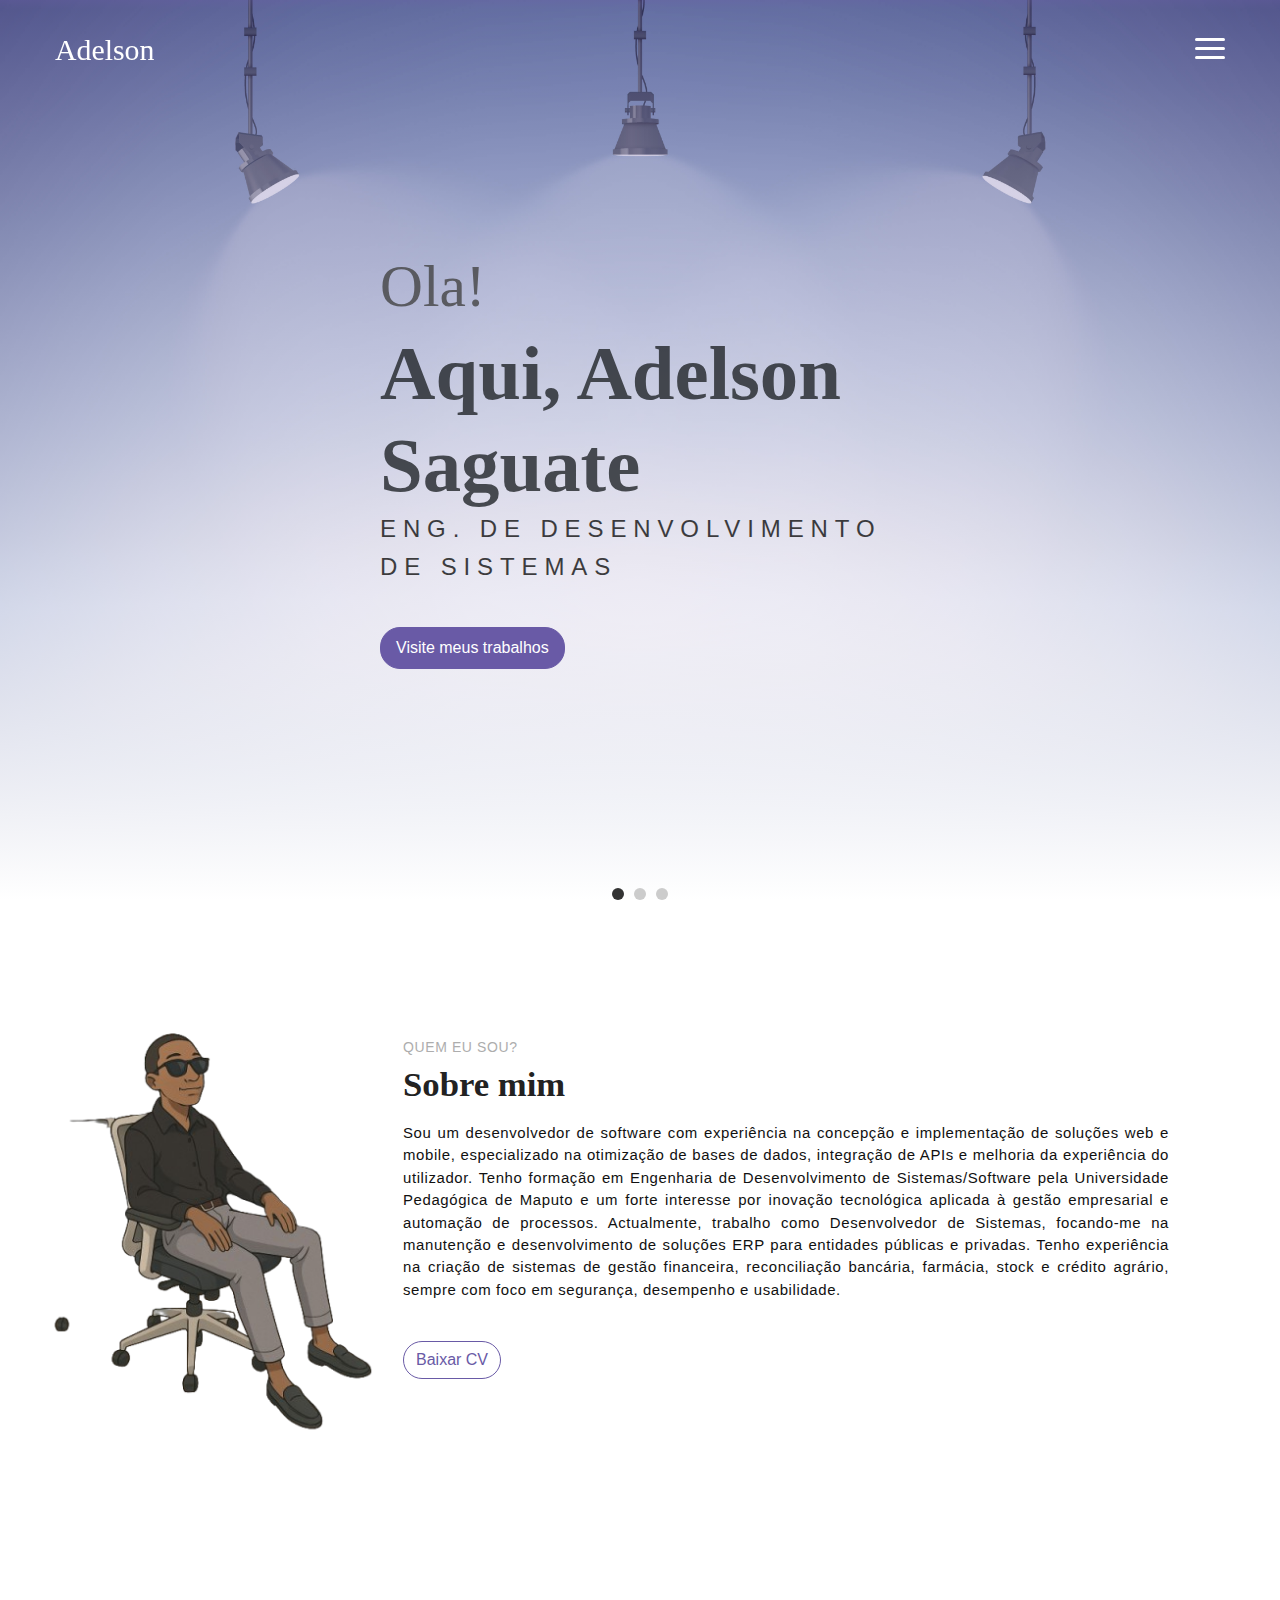
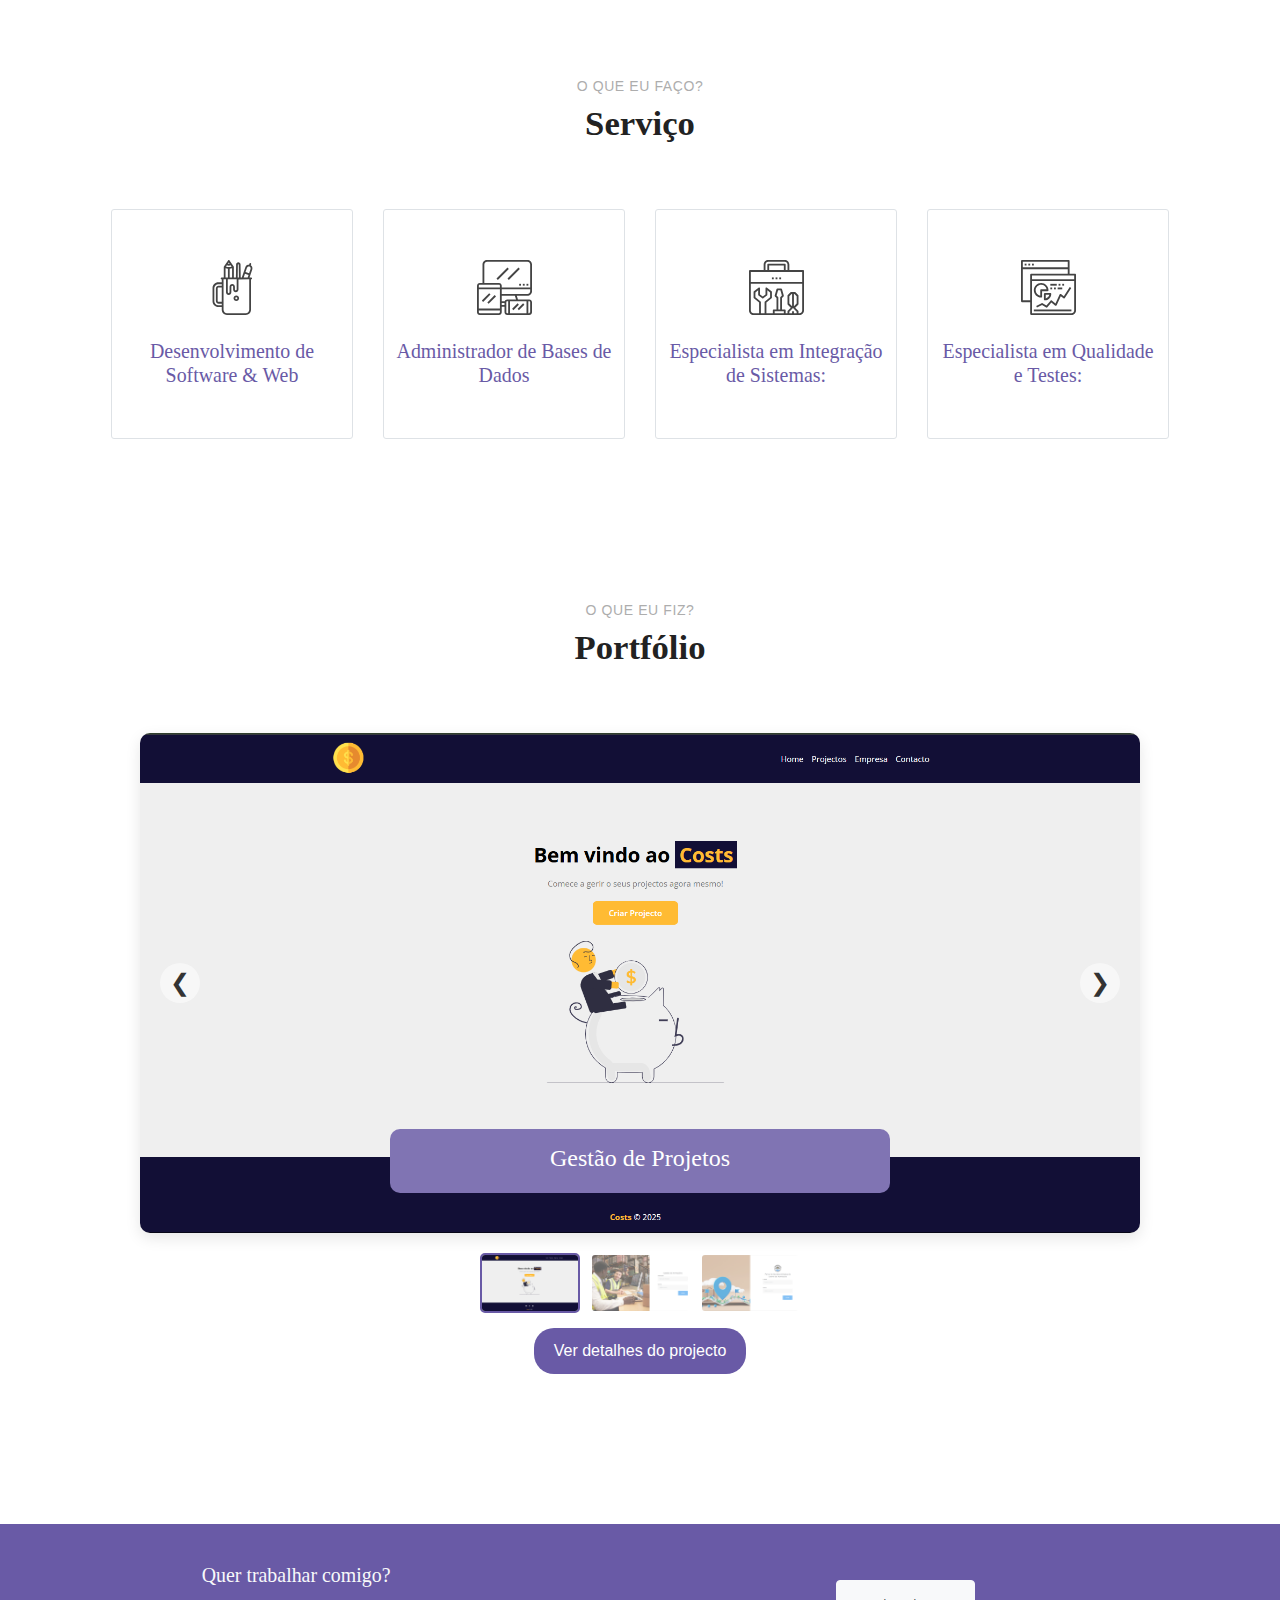
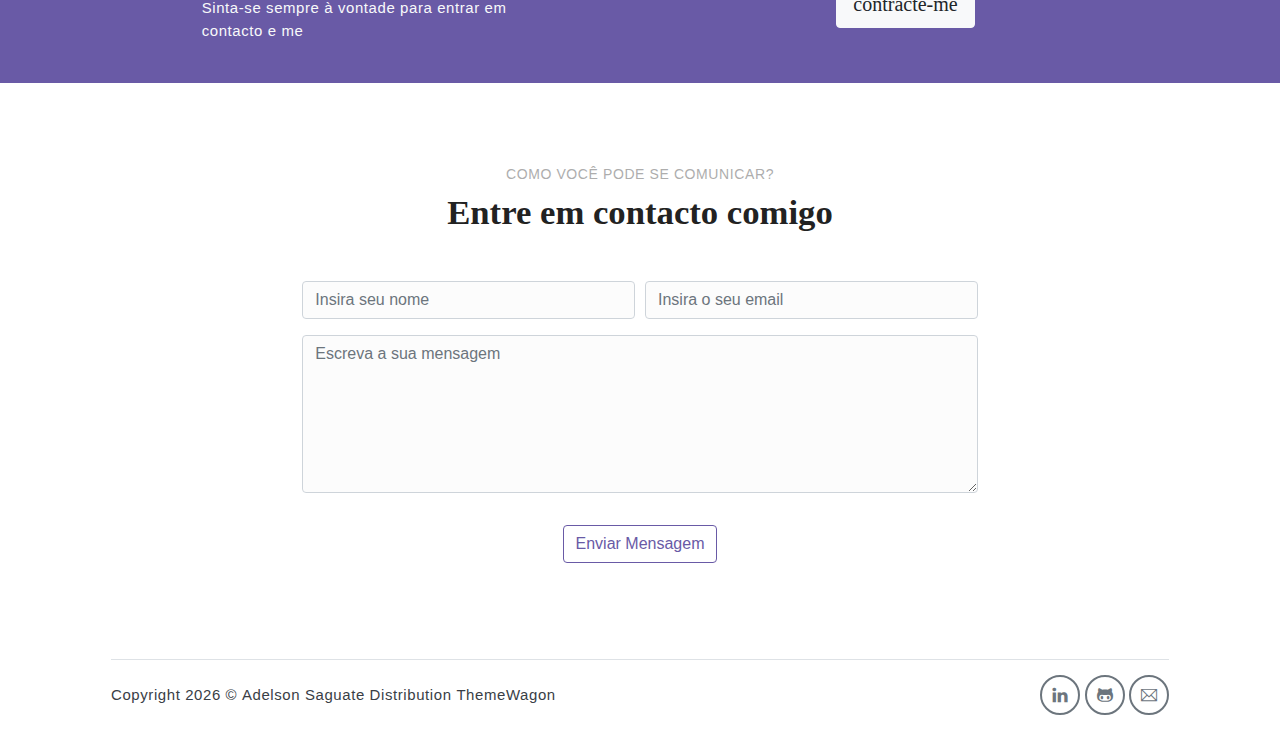
==== commit 588b78c9: "Ajustes feitos na seccção sobre mim" ====
--- a/index.html
+++ b/index.html
@@ -87,7 +87,7 @@
         <div class="about">
           <div class="about-img-holder" style="margin-left: -8rem">
             <img
-              src="assets/imgs/perfil2.png"
+              src="assets/imgs/perfil2.PNG"
               class="about-img"
               alt=""
             />
